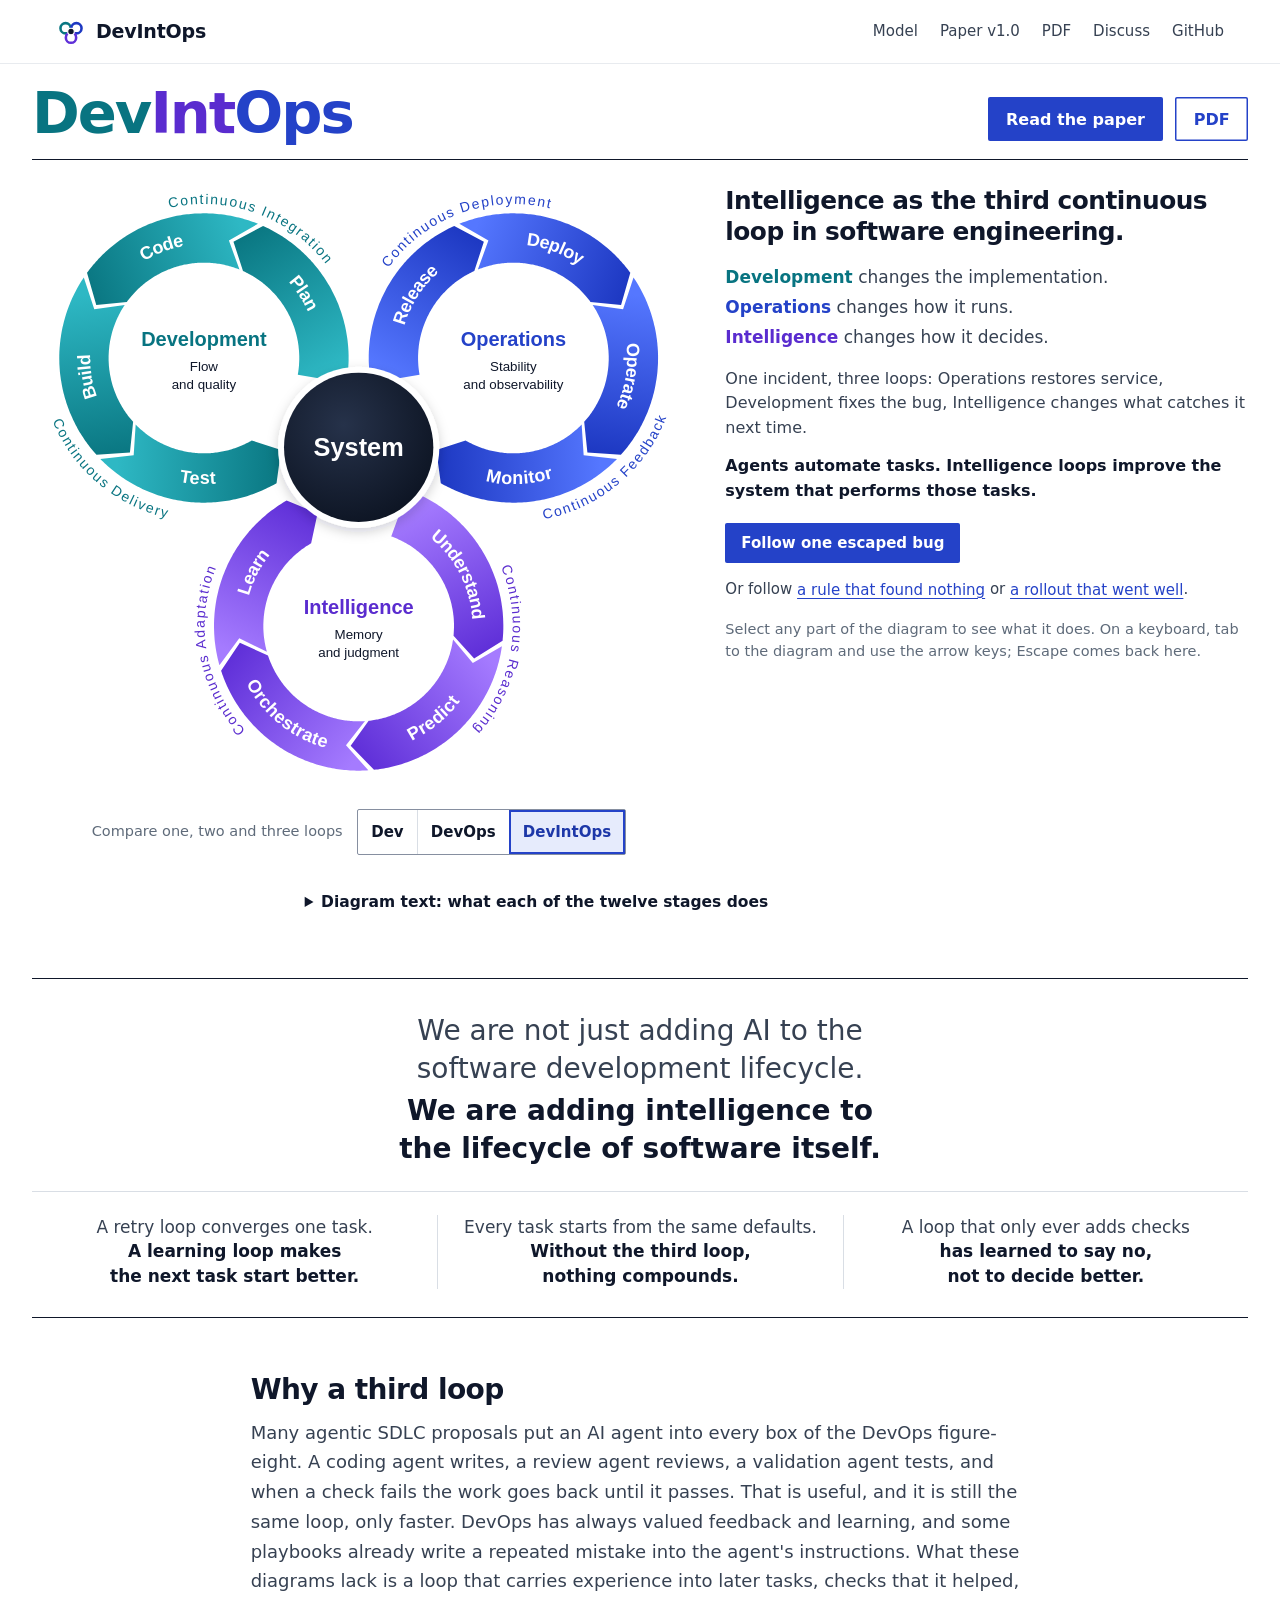
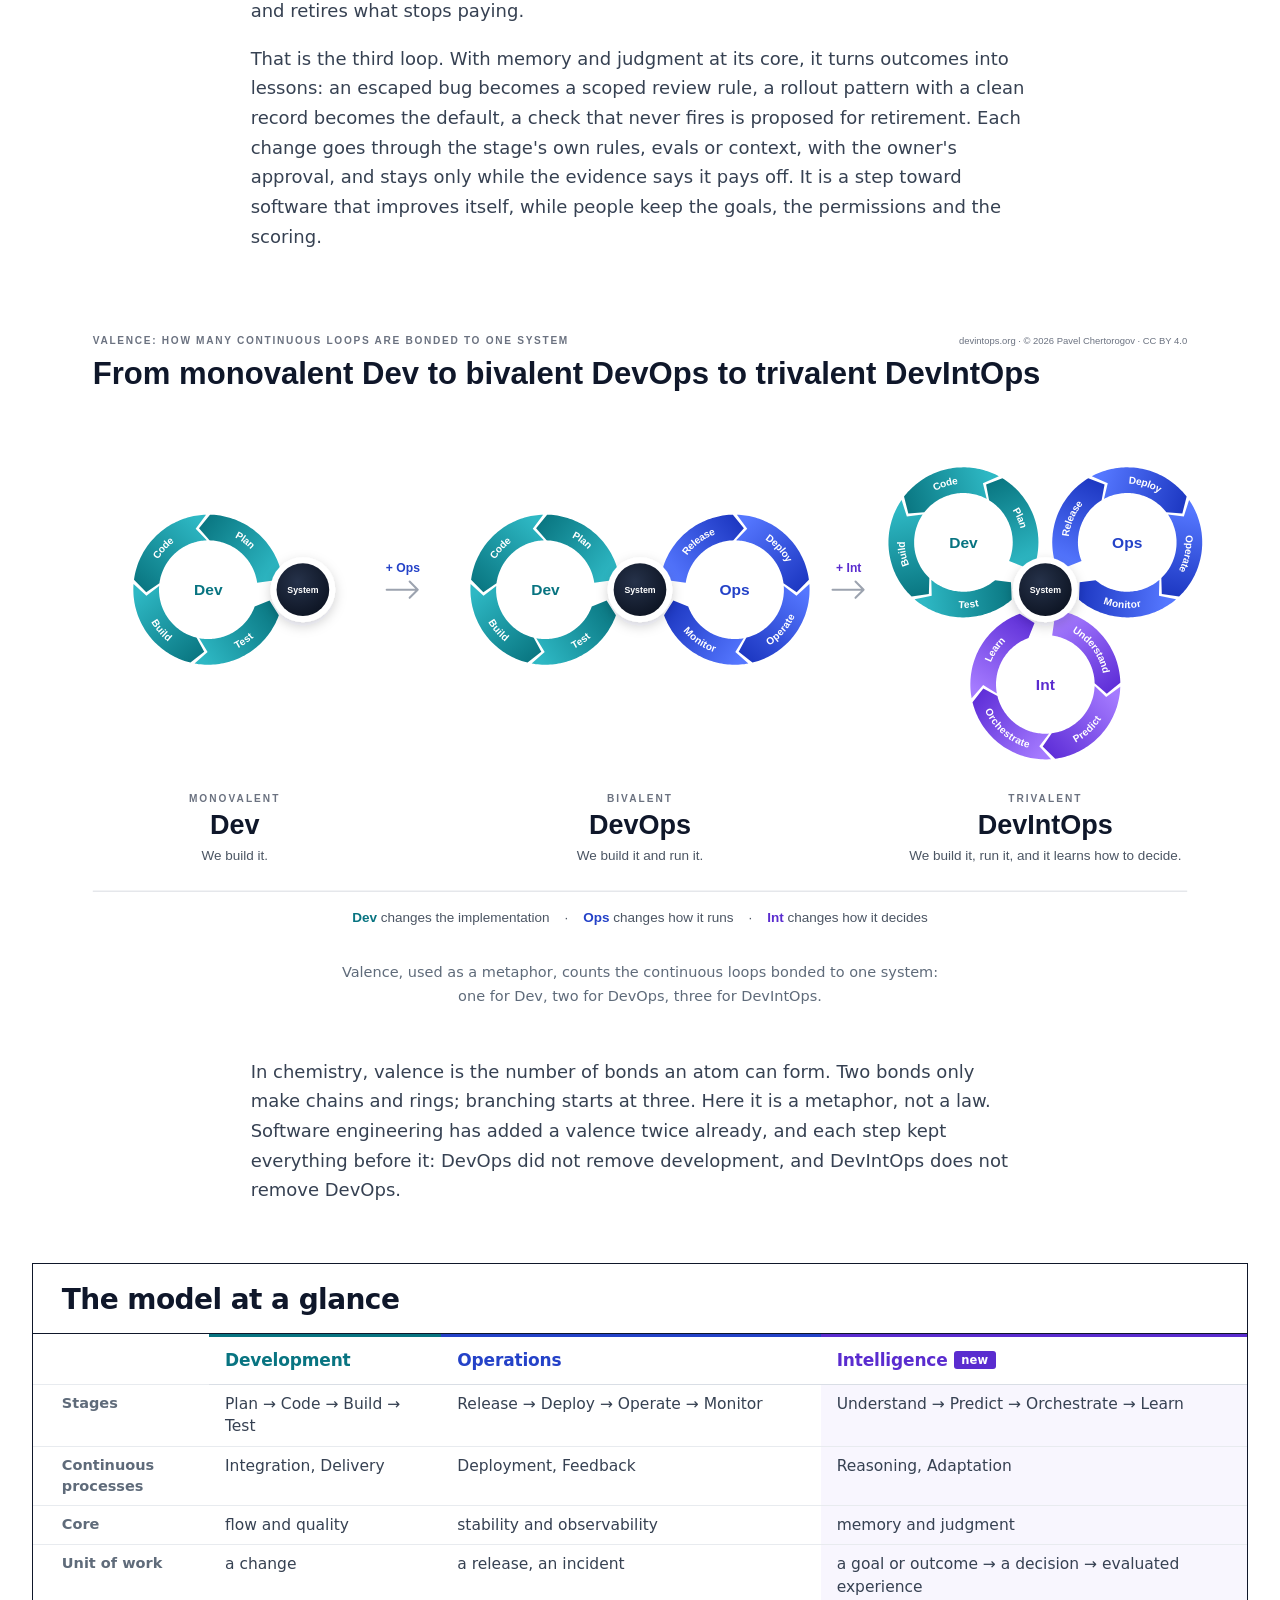
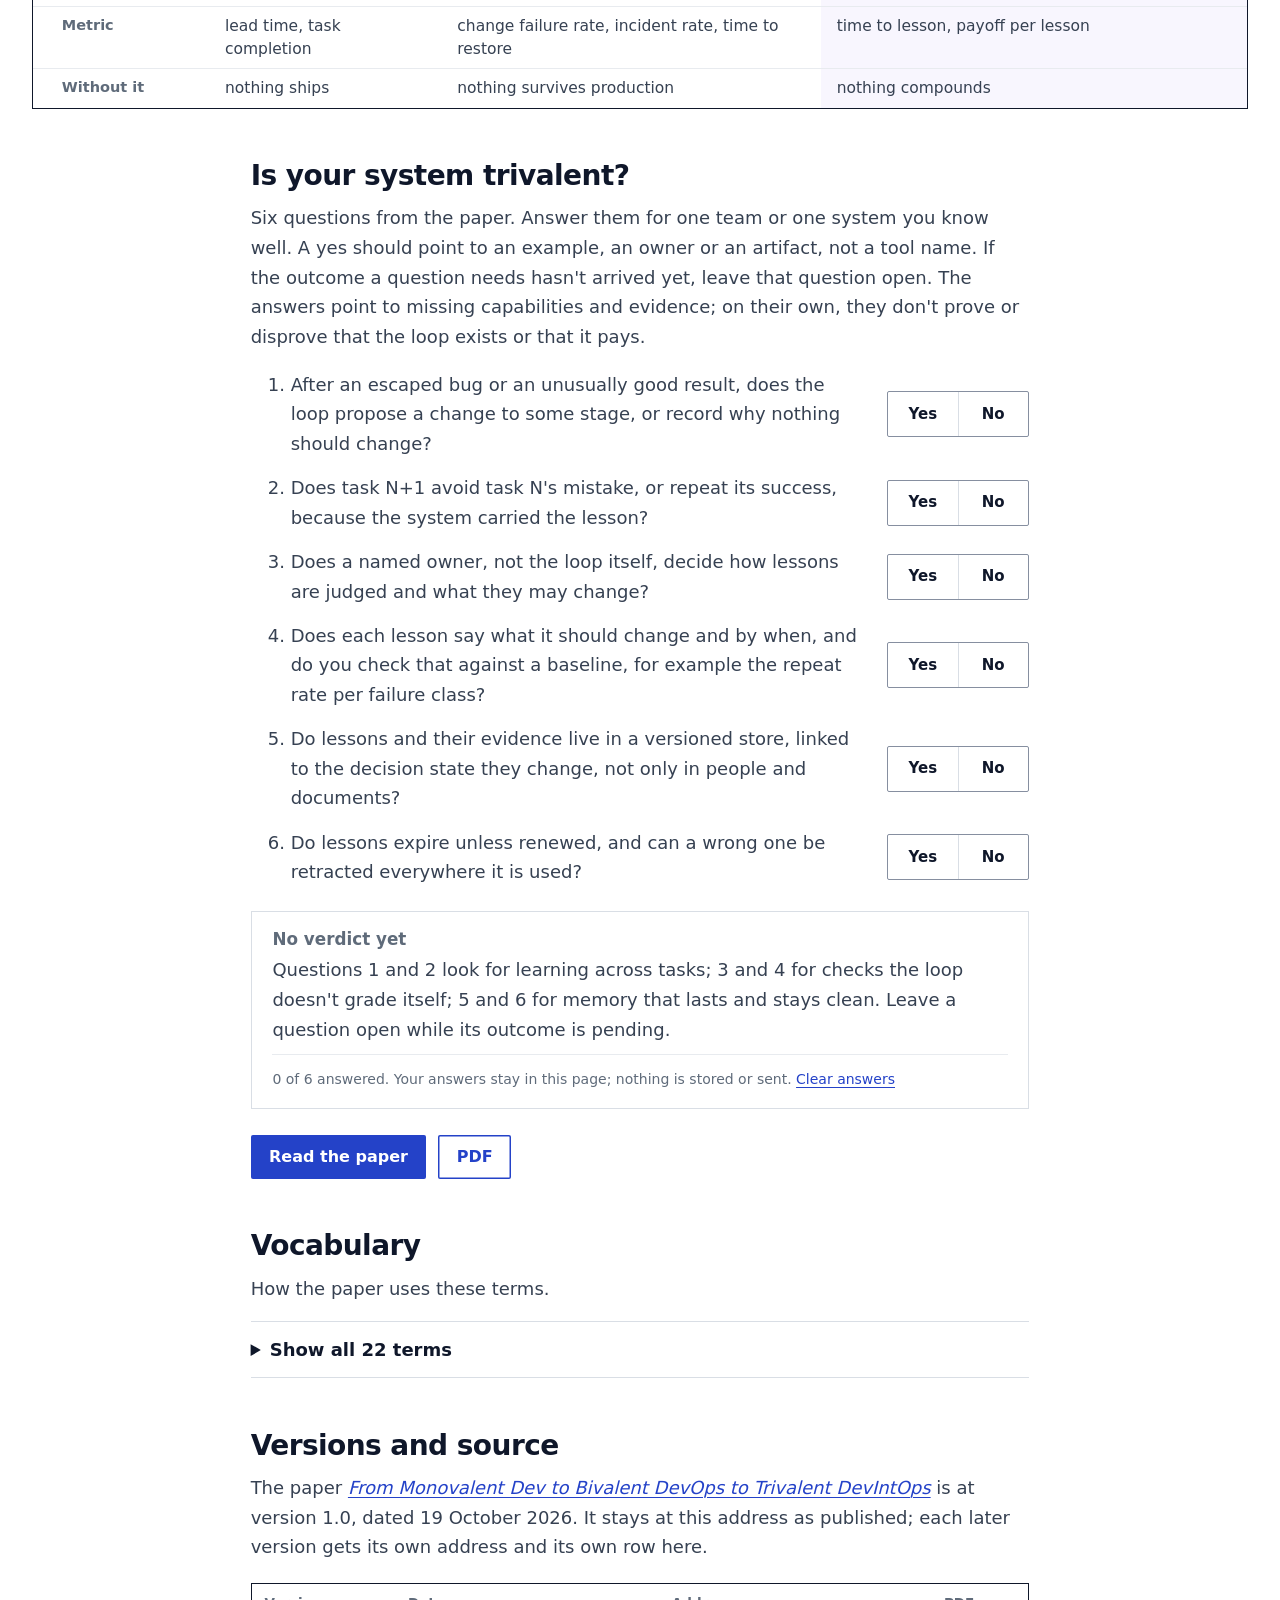
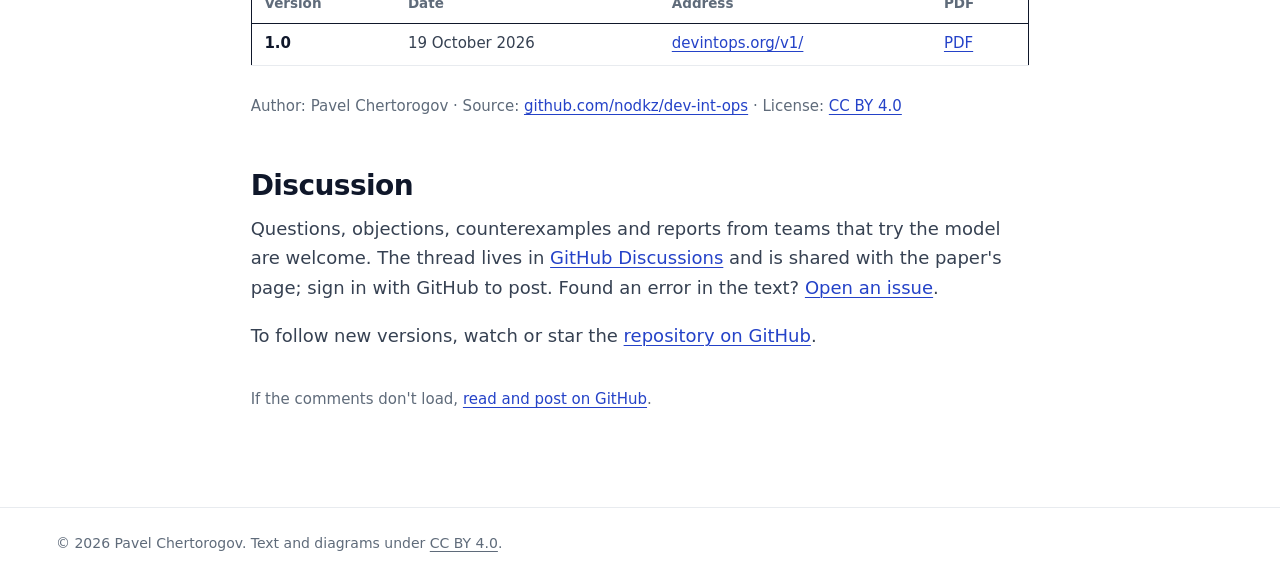
==== site/index.html @ 6a82e6d7 "Proofread version 1.0 and align the site with the paper Paper (typo and consistency fixes only, mean" ====
<!doctype html>
<html lang="en">
<head>
<meta charset="utf-8">
<meta name="viewport" content="width=device-width, initial-scale=1">
<title>DevIntOps: Intelligence as the third continuous loop in software engineering</title>
<meta name="description" content="DevIntOps adds a third continuous loop to software engineering. Development changes the implementation, Operations changes how it runs, Intelligence changes how it decides. A paper by Pavel Chertorogov.">
<meta name="author" content="Pavel Chertorogov">
<link rel="canonical" href="https://devintops.org/">
<link rel="icon" href="assets/favicon.svg" type="image/svg+xml">
<link rel="stylesheet" href="assets/style.css">
<meta property="og:type" content="website">
<meta property="og:site_name" content="DevIntOps">
<meta property="og:title" content="DevIntOps: from monovalent Dev to bivalent DevOps to trivalent DevIntOps">
<meta property="og:description" content="Development changes the implementation. Operations changes how it runs. Intelligence changes how it decides. A paper by Pavel Chertorogov.">
<meta property="og:url" content="https://devintops.org/">
<meta property="og:image" content="https://devintops.org/assets/og-image.png">
<meta property="og:image:width" content="1200">
<meta property="og:image:height" content="630">
<meta property="og:image:alt" content="DevIntOps: three ribbon loops, Development, Operations and Intelligence, around one system.">
<meta name="twitter:card" content="summary_large_image">
<script type="application/ld+json">
{
  "@context": "https://schema.org",
  "@type": "WebSite",
  "name": "DevIntOps",
  "url": "https://devintops.org/",
  "description": "Intelligence as the third continuous loop in software engineering.",
  "author": { "@type": "Person", "name": "Pavel Chertorogov" },
  "license": "https://creativecommons.org/licenses/by/4.0/"
}
</script>
</head>
<body>
<!--
THESIS: The model is the hero: the whole diagram and its argument in the first screen, then the visitor takes it apart word by word.
OWN-WORLD: White paper, ink #0F172A for text, Operations blue #2442C8 for every action (links, buttons, focus), hairline rules, square corners. Loop colors from the approved diagrams: teal #087481, blue #2442C8, violet #5A2CCF. System sans, ribbon diagrams as figures.
STORY: The visitor reads the three verbs next to the diagram, selects parts or follows one lesson through the loops (an escaped bug, a rule that found nothing, a rollout that went well), checks their own system with six questions, then reads the paper or joins the discussion.
FIRST VIEWPORT: A slim title band (the wordmark beside Read the paper and PDF), then the explorable diagram beside its resting panel: the lead, the three verbs, one incident in three loops, the thesis.
FORM: Title band, explorer, the key lines (a thesis band with three supporting punchlines), why, valence figure, the model at a glance, self-check, vocabulary (folded), versions and source, discussion. Revised after a three-model design review (Sol, Astra, Opus).
-->
<a class="skip" href="#main">Skip to content</a>
<header class="site-header">
  <div class="bar">
    <a class="brand" href="./"><img src="assets/favicon.svg" alt="" width="30" height="30">DevIntOps</a>
    <nav class="nav" aria-label="Site">
      <a href="#explore">Model</a>
      <a href="v1/">Paper<span class="nav-version"> v1.0</span></a>
      <a href="v1/devintops-v1.0.pdf">PDF</a>
      <a href="#discuss">Discuss</a>
      <a class="nav-wide" href="https://github.com/nodkz/dev-int-ops">GitHub</a>
    </nav>
  </div>
</header>

<main id="main">
  <section class="hero" aria-labelledby="title">
    <div class="hero-id">
      <h1 id="title" class="wordmark"><span class="dev">Dev</span><span class="int">Int</span><span class="ops">Ops</span></h1>
    </div>
    <div class="actions">
      <a class="button" href="v1/">Read the paper</a>
      <a class="button secondary" href="v1/devintops-v1.0.pdf">PDF</a>
    </div>
  </section>

  <section class="explorer explorer-home" id="explore" aria-labelledby="explore-title" data-explorer data-src="assets/model/three-loops.svg">
    <h2 id="explore-title" class="sr-only">Explore the model</h2>
    <div class="explorer-body">
      <figure class="explorer-figure">
        <div class="explorer-art"><a class="static-figure" href="assets/diagrams/02-three-loops.png"><img src="assets/model/three-loops.svg" width="980" height="918" alt="Three ribbon loops around a dark System hub. Development: Plan, Code, Build and Test, with Continuous Integration and Continuous Delivery and a core of flow and quality. Operations: Release, Deploy, Operate and Monitor, with Continuous Deployment and Continuous Feedback and a core of stability and observability. Intelligence: Understand, Predict, Orchestrate and Learn, with Continuous Reasoning and Continuous Adaptation and a core of memory and judgment."></a></div>
        <div class="explorer-controls"></div>
        <figcaption>Three loops around one system: twelve stages and six continuous processes.</figcaption>
      </figure>
      <aside class="explorer-panel" aria-label="About the model">
        <div class="panel-body">
          <h3 class="panel-title panel-lead" tabindex="-1">Intelligence as the third continuous loop in software engineering.</h3>
          <ul class="panel-verbs">
            <li><b class="dev">Development</b> changes the implementation.</li>
            <li><b class="ops">Operations</b> changes how it runs.</li>
            <li><b class="int">Intelligence</b> changes how it decides.</li>
          </ul>
          <p>One incident, three loops: Operations restores service, Development fixes the bug, Intelligence changes what catches it next time.</p>
          <p class="panel-thesis">Agents automate tasks. Intelligence loops improve the system that performs those tasks.</p>
        </div>
      </aside>
    </div>
  </section>

  <details class="diagram-text measure">
    <summary>Diagram text: what each of the twelve stages does</summary>
    <dl class="stages">
      <dt class="dev">Plan</dt><dd>Turn goals and evidence into a roadmap and specs.</dd>
      <dt class="dev">Code</dt><dd>Implement the change, with agents and people in one repo.</dd>
      <dt class="dev">Build</dt><dd>Turn code into deployable artifacts, automatically.</dd>
      <dt class="dev">Test</dt><dd>Check the change works before anyone depends on it.</dd>
      <dt class="ops">Release</dt><dd>Package a tested build into a versioned release, ready to ship.</dd>
      <dt class="ops">Deploy</dt><dd>Roll out step by step through rings and feature flags.</dd>
      <dt class="ops">Operate</dt><dd>Keep the system available, scaled and within budget.</dd>
      <dt class="ops">Monitor</dt><dd>Watch real behavior: telemetry, errors and user signals.</dd>
      <dt class="int">Understand</dt><dd>Read goals, context and outcomes: what is asked, known and unclear.</dd>
      <dt class="int">Predict</dt><dd>Weigh options, including no action, and select one within the limits.</dd>
      <dt class="int">Orchestrate</dt><dd>Send each decision to the stage or agent allowed to act on it.</dd>
      <dt class="int">Learn</dt><dd>Compare expected with actual and keep, revise or retract the lesson.</dd>
    </dl>
  </details>

  <section class="thesis thesis-home" aria-label="The argument in four lines">
    <div class="thesis-lead">
      <p class="quiet">We are not just adding AI to the software development lifecycle.</p>
      <p>We are adding intelligence to the lifecycle of software itself.</p>
    </div>
    <ul class="thesis-lines">
      <li><span class="quiet">A retry loop converges one task.</span> <span>A learning loop makes the next task start better.</span></li>
      <li><span class="quiet">Every task starts from the same defaults.</span> <span>Without the third loop, nothing compounds.</span></li>
      <li><span class="quiet">A loop that only ever adds checks</span> <span>has learned to say no, not to decide better.</span></li>
    </ul>
  </section>

  <div class="measure">
    <h2 id="why">Why a third loop</h2>
    <p>Many agentic SDLC proposals put an AI agent into every box of the DevOps figure-eight. A coding agent writes, a review agent reviews, a validation agent tests, and when a check fails the work goes back until it passes. That is useful, and it is still the same loop, only faster. DevOps has always valued feedback and learning, and some playbooks already write a repeated mistake into the agent's instructions. What these diagrams lack is a loop that carries experience into later tasks, checks that it helped, and retires what stops paying.</p>
    <p>That is the third loop. With memory and judgment at its core, it turns outcomes into lessons: an escaped bug becomes a scoped review rule, a rollout pattern with a clean record becomes the default, a check that never fires is proposed for retirement. Each change goes through the stage's own rules, evals or context, with the owner's approval, and stays only while the evidence says it pays off. It is a step toward software that improves itself, while people keep the goals, the permissions and the scoring.</p>
  </div>

  <figure class="wide">
    <a href="assets/diagrams/01-valence.png"><img src="assets/diagrams/01-valence.svg" width="1800" height="960" loading="lazy" alt="Diagram titled From monovalent Dev to bivalent DevOps to trivalent DevIntOps. Three panels. Dev: one ribbon loop of Plan, Code, Build and Test attached to a System hub. DevOps: a second loop of Release, Deploy, Operate and Monitor on the other side of the hub. DevIntOps: a third loop of Understand, Predict, Orchestrate and Learn below the hub."></a>
    <figcaption>Valence, used as a metaphor, counts the continuous loops bonded to one system: one for Dev, two for DevOps, three for DevIntOps.</figcaption>
  </figure>

  <div class="measure">
    <p>In chemistry, valence is the number of bonds an atom can form. Two bonds only make chains and rings; branching starts at three. Here it is a metaphor, not a law. Software engineering has added a valence twice already, and each step kept everything before it: DevOps did not remove development, and DevIntOps does not remove DevOps.</p>
  </div>

  <section class="sheet glance" aria-labelledby="glance">
    <div class="glance-head">
      <h2 id="glance">The model at a glance</h2>
    </div>
    <table class="ref">
      <caption class="sr-only">The DevIntOps model at a glance</caption>
      <thead>
        <tr>
          <td></td>
          <th scope="col" class="dev">Development</th>
          <th scope="col" class="ops">Operations</th>
          <th scope="col" class="int">Intelligence<span class="tag">new</span></th>
        </tr>
      </thead>
      <tbody>
        <tr>
          <th scope="row">Stages</th>
          <td class="dev" data-loop="Development">Plan → Code → Build → Test</td>
          <td class="ops" data-loop="Operations">Release → Deploy → Operate → Monitor</td>
          <td class="int" data-loop="Intelligence">Understand → Predict → Orchestrate → Learn</td>
        </tr>
        <tr>
          <th scope="row">Continuous processes</th>
          <td class="dev" data-loop="Development">Integration, Delivery</td>
          <td class="ops" data-loop="Operations">Deployment, Feedback</td>
          <td class="int" data-loop="Intelligence">Reasoning, Adaptation</td>
        </tr>
        <tr>
          <th scope="row">Core</th>
          <td class="dev" data-loop="Development">flow and quality</td>
          <td class="ops" data-loop="Operations">stability and observability</td>
          <td class="int" data-loop="Intelligence">memory and judgment</td>
        </tr>
        <tr>
          <th scope="row">Unit of work</th>
          <td class="dev" data-loop="Development">a change</td>
          <td class="ops" data-loop="Operations">a release, an incident</td>
          <td class="int" data-loop="Intelligence">a goal or outcome → a decision → evaluated experience</td>
        </tr>
        <tr>
          <th scope="row">Metric</th>
          <td class="dev" data-loop="Development">lead time, task completion</td>
          <td class="ops" data-loop="Operations">change failure rate, incident rate, time to restore</td>
          <td class="int" data-loop="Intelligence">time to lesson, payoff per lesson</td>
        </tr>
        <tr>
          <th scope="row">Without it</th>
          <td class="dev" data-loop="Development">nothing ships</td>
          <td class="ops" data-loop="Operations">nothing survives production</td>
          <td class="int" data-loop="Intelligence">nothing compounds</td>
        </tr>
      </tbody>
    </table>
  </section>

  <section class="measure" aria-labelledby="self-check">
    <h2 id="self-check">Is your system trivalent?</h2>
    <p>Six questions from the paper. Answer them for one team or one system you know well. A yes should point to an example, an owner or an artifact, not a tool name. If the outcome a question needs hasn't arrived yet, leave that question open. The answers point to missing capabilities and evidence; on their own, they don't prove or disprove that the loop exists or that it pays.</p>
    <ol data-selfcheck data-paper="v1/" id="check">
      <li>After an escaped bug or an unusually good result, does the loop propose a change to some stage, or record why nothing should change?</li>
      <li>Does task N+1 avoid task N's mistake, or repeat its success, because the system carried the lesson?</li>
      <li>Does a named owner, not the loop itself, decide how lessons are judged and what they may change?</li>
      <li>Does each lesson say what it should change and by when, and do you check that against a baseline, for example the repeat rate per failure class?</li>
      <li>Do lessons and their evidence live in a versioned store, linked to the decision state they change, not only in people and documents?</li>
      <li>Do lessons expire unless renewed, and can a wrong one be retracted everywhere it is used?</li>
    </ol>
    <div class="actions after-check">
      <a class="button" href="v1/">Read the paper</a>
      <a class="button secondary" href="v1/devintops-v1.0.pdf">PDF</a>
    </div>
  </section>

  <section class="measure" aria-labelledby="vocabulary">
    <h2 id="vocabulary">Vocabulary</h2>
    <p>How the paper uses these terms.</p>
    <details class="vocab-more">
      <summary>Show all 22 terms</summary>
      <dl class="vocab">
      <dt id="term-devintops">DevIntOps</dt><dd>Development, Intelligence and Operations: three continuous loops bonded to one system. Int stands for Intelligence.</dd>
      <dt id="term-intelligence">Intelligence</dt><dd>The third loop: Understand, Predict, Orchestrate, Learn. The word means learning from experience to decide better, not a claim that any model is intelligent.</dd>
      <dt id="term-valence">Valence</dt><dd>A metaphor: the number of continuous loops bonded to one system, one for Dev, two for DevOps, three for DevIntOps.</dd>
      <dt id="term-loop">Loop</dt><dd>A continuous cycle with its own unit of work, clock, owner and metric. Development, Operations and Intelligence are the three.</dd>
      <dt id="term-stage">Stage</dt><dd>One step of a loop, such as Plan, Deploy or Learn. There are twelve, four per loop.</dd>
      <dt id="term-process">Continuous process</dt><dd>A practice drawn between two neighboring stages, such as Continuous Integration. The label marks its main area of responsibility; the practice itself can span more stages. There are six, two per loop.</dd>
      <dt id="term-engineering-system">Engineering system</dt><dd>How we build and run software: the repositories, pipelines, agents, people and rules. The paper's main application.</dd>
      <dt id="term-product-system">Product system</dt><dd>What we build: the running product and the decisions it makes for its users. Its loops have their own owners and memory.</dd>
      <dt id="term-outcome">Outcome</dt><dd>An observed result of a decision, including a decision not to act: an escaped bug, an incident, a flaky verdict, a review comment accepted or dismissed, a rollback, a cost spike, user feedback, a change that went better than expected.</dd>
      <dt id="term-outcome-class">Outcome class</dt><dd>A stable, versioned category that people define, so that similar outcomes can be compared over time. A failure class is the most common kind.</dd>
      <dt id="term-failure-class">Failure class</dt><dd>An outcome class for one kind of failure, such as unchecked optional in retry code. People define and version the classes, not the loop.</dd>
      <dt id="term-lesson">Lesson</dt><dd>A scoped, versioned bet about a named class of outcomes: usually that a change in some stage will improve it, sometimes that no change is justified. The class can be a failure that should stop coming back, waste to remove, or a result worth repeating. Its record names the trigger and sources, the evidence, the expected effect and its check date, the owner, what it rests on and when it expires. It can be wrong, so it can be retracted.</dd>
      <dt id="term-decision-state">Decision state</dt><dd>What the stages apply when they make judgment calls: an agent's instructions and context, review rules, gate thresholds, rollout speed, decision policies. It is versioned like any other code or config. Intelligence changes it; memory records why.</dd>
      <dt id="term-memory">Memory</dt><dd>Versioned, provenance-tracked experience, knowledge, preferences, evidence and policies, within permission scopes. In the engineering application, the lesson records and their evidence; lessons reach the stages as decision state. Not a wiki. If the loop goes down, the stages keep their last lessons, and each lesson carries its own expiry date, so it still expires on time.</dd>
      <dt id="term-judgment">Judgment</dt><dd>Weighing options and selecting one, including no action, within owner limits.</dd>
      <dt id="term-owner">Owner</dt><dd>The named team or role that owns a loop, its memory and its learning metric. Stage owners keep a veto over writes to their stage.</dd>
      <dt id="term-payoff">Payoff</dt><dd>What a lesson changed in its class of outcomes, against a baseline, with its attribution and uncertainty stated: repeats for a failure class, time or compute saved for waste, cycle time for flow, cost per task for spend.</dd>
      <dt id="term-repeat-rate">Repeat rate</dt><dd>How often a failure class comes back, per comparable exposure, in a fixed window. Against a baseline, it measures the payoff of a lesson about that class.</dd>
      <dt id="term-time-to-lesson">Time to lesson</dt><dd>From a recorded outcome to a lesson live in the owning stage, at the evidence level its authority needs, or to an explicit decision to change nothing.</dd>
      <dt id="term-cost-of-learning">Cost of learning</dt><dd>What the loop spends to learn: compute, reviewer time, false positives and dismissed comments, upkeep of the lessons it keeps, and rollbacks when a lesson goes wrong.</dd>
      <dt id="term-calibration">Calibration</dt><dd>How well the loop's stated confidence matches what happened: of the bets it calls 80% likely, decisions to change nothing included, about 80% should come true. A check on confidence, read next to payoff and cost.</dd>
      <dt id="term-compounding">Compounding</dt><dd>Later work starting from what earlier work taught, instead of learning it again. It lasts only while kept lessons return more than they cost to keep.</dd>
    </dl>
    </details>
  </section>

  <section class="measure" aria-labelledby="versions">
    <h2 id="versions">Versions and source</h2>
    <p>The paper <a href="v1/"><cite>From Monovalent Dev to Bivalent DevOps to Trivalent DevIntOps</cite></a> is at version 1.0, dated 19 October 2026. It stays at this address as published; each later version gets its own address and its own row here.</p>
    <div class="table-scroll">
      <table class="ledger">
        <caption class="sr-only">Versions</caption>
        <thead>
          <tr><th scope="col">Version</th><th scope="col">Date</th><th scope="col">Address</th><th scope="col">PDF</th></tr>
        </thead>
        <tbody>
          <tr><th scope="row">1.0</th><td data-label="Date"><time datetime="2026-10-19">19 October 2026</time></td><td data-label="Address"><a href="v1/">devintops.org/v1/</a></td><td data-label="PDF"><a href="v1/devintops-v1.0.pdf">PDF</a></td></tr>
        </tbody>
      </table>
    </div>
    <p class="ledger-meta">Author: Pavel Chertorogov · Source: <a href="https://github.com/nodkz/dev-int-ops">github.com/nodkz/dev-int-ops</a> · License: <a href="https://creativecommons.org/licenses/by/4.0/">CC BY 4.0</a></p>
  </section>

  <section class="discuss measure no-print" id="discuss" aria-labelledby="discuss-title">
    <h2 id="discuss-title">Discussion</h2>
    <p>Questions, objections, counterexamples and reports from teams that try the model are welcome. The thread lives in <a href="https://github.com/nodkz/dev-int-ops/discussions">GitHub Discussions</a> and is shared with the paper's page; sign in with GitHub to post. Found an error in the text? <a href="https://github.com/nodkz/dev-int-ops/issues">Open an issue</a>.</p>
    <p>To follow new versions, watch or star the <a href="https://github.com/nodkz/dev-int-ops">repository on GitHub</a>.</p>
    <div class="discuss-box" data-discuss data-term="DevIntOps">
      <div class="giscus"></div>
      <p class="discuss-cta"><a class="button secondary" href="https://github.com/nodkz/dev-int-ops/discussions">Read and post on GitHub</a></p>
      <p class="discuss-note">If the comments don't load, <a href="https://github.com/nodkz/dev-int-ops/discussions">read and post on GitHub</a>.</p>
    </div>
  </section>
</main>

<footer class="site-footer">
  <div class="bar">
    <span>© 2026 Pavel Chertorogov. Text and diagrams under <a href="https://creativecommons.org/licenses/by/4.0/">CC BY 4.0</a>.</span>
  </div>
</footer>
<script src="assets/model-data.js" defer></script>
<script src="assets/explorer.js" defer></script>
<script src="assets/selfcheck.js" defer></script>
<script src="assets/site.js" defer></script>
<script src="assets/discuss.js" defer></script>
</body>
</html>
---- site/assets/style.css ----
/* devintops.org: white sheet, ink, hairline rules, loop colors from the diagrams. No webfonts; small vanilla scripts enhance the model, the self-check and comments. */
:root {
  --ink: #0f172a;
  --body: #364152;
  --muted: #5f6b7a;
  --rule: #d9dee5;
  --hair: #e8ebef;
  --soft: #f5f7fa;
  --dev: #087481;
  --ops: #2442c8;
  --int: #5a2ccf;
  --action: #2442c8;
  --action-hover: #1d37a8;
  --action-active: #172d8a;
  --action-tint: #eef2fe;
  --action-pressed: #e6ebfc;
  --measure: 68ch;
  --wide: 76rem;
  color-scheme: light;
}

*, *::before, *::after { box-sizing: border-box; }

html { -webkit-text-size-adjust: 100%; }

body {
  margin: 0;
  font-family: -apple-system, BlinkMacSystemFont, "Segoe UI", system-ui, "Helvetica Neue", Arial, sans-serif;
  font-size: 18px;
  line-height: 1.65;
  color: var(--body);
  background: #fff;
  text-rendering: optimizeLegibility;
}

a { color: var(--ops); text-decoration-thickness: 1px; text-underline-offset: 3px; }
a:hover { text-decoration-thickness: 2px; }
a:focus-visible, .button:focus-visible { outline: 3px solid var(--action); outline-offset: 3px; border-radius: 2px; }

.skip { position: absolute; left: -9999px; }
.skip:focus { left: 16px; top: 12px; background: #fff; padding: 6px 10px; z-index: 10; }
.sr-only { position: absolute; width: 1px; height: 1px; overflow: hidden; clip: rect(0 0 0 0); white-space: nowrap; }

/* Header and footer */
.site-header .bar, .site-footer .bar {
  max-width: var(--wide);
  margin: 0 auto;
  padding: 16px 24px;
  display: flex;
  align-items: center;
  justify-content: space-between;
  gap: 12px 24px;
  flex-wrap: wrap;
}
.site-header { border-bottom: 1px solid var(--hair); }
.brand { display: inline-flex; align-items: center; gap: 10px; color: var(--ink); text-decoration: none; font-weight: 800; font-size: 19px; letter-spacing: -0.01em; }
.brand img { width: 30px; height: 30px; }
.nav { display: flex; flex-wrap: wrap; gap: 6px 22px; font-size: 15px; }
.nav a { color: var(--body); text-decoration: none; }
.nav a:hover, .nav a[aria-current="page"] { color: var(--ink); text-decoration: underline; }
.site-footer { border-top: 1px solid var(--hair); margin-top: 6rem; font-size: 14px; color: var(--muted); }
.site-footer .bar { padding-top: 24px; padding-bottom: 32px; }
.site-footer a { color: var(--muted); }

/* Layout */
main { padding: 0 24px; }
.measure { max-width: var(--measure); margin-left: auto; margin-right: auto; }
.wide { max-width: var(--wide); margin-left: auto; margin-right: auto; }

/* Type */
h1, h2, h3 { color: var(--ink); line-height: 1.15; letter-spacing: -0.02em; text-wrap: balance; }
h1 { font-size: clamp(2rem, 3.6vw, 2.6rem); margin: 0; font-weight: 800; }
h2 { font-size: clamp(1.45rem, 2.6vw, 1.75rem); margin: 3.2rem 0 0.7rem; font-weight: 800; }
h3 { font-size: 1.18rem; margin: 2rem 0 0.4rem; font-weight: 750; }
p, ul, ol { margin: 0 0 1em; }
li { margin: 0.3em 0; }
strong { color: var(--ink); }
.lead { font-size: clamp(1.15rem, 2vw, 1.35rem); line-height: 1.5; color: var(--ink); text-wrap: pretty; }
.byline { margin: 0.9rem 0 0; font-size: 15px; color: var(--muted); }
.dev { color: var(--dev); }
.ops { color: var(--ops); }
.int { color: var(--int); }

/* Buttons: Operations blue means "you can act", like links and focus rings. Ink stays for text. */
.actions { display: flex; flex-wrap: wrap; gap: 10px 12px; }
.button {
  display: inline-flex;
  align-items: center;
  justify-content: center;
  gap: 0.3em;
  min-height: 44px;
  padding: 0.6rem 1.15rem;
  border: 0;
  border-radius: 2px;
  background: var(--action);
  color: #fff;
  font-family: inherit;
  font-weight: 700;
  font-size: 16px;
  line-height: 1.2;
  text-decoration: none;
  cursor: pointer;
  transition: background-color 0.2s ease-out, color 0.2s ease-out, box-shadow 0.2s ease-out;
}
.button:hover { background: var(--action-hover); }
.button:active { background: var(--action-active); }
.button.secondary { background: #fff; color: var(--action); box-shadow: inset 0 0 0 1.5px var(--action); }
.button.secondary:hover { background: var(--action-tint); color: var(--action-hover); }

/* The reference sheet: the model at a glance */
.sheet {
  max-width: var(--wide);
  margin: 1.5rem auto 0;
  border: 1.5px solid var(--ink);
  background: #fff;
}

.ref { width: 100%; border-collapse: collapse; font-size: 15.5px; line-height: 1.45; }
.ref th, .ref td { text-align: left; vertical-align: top; padding: 0.5rem 1rem; border-bottom: 1px solid var(--hair); }
.ref thead th { padding-top: 0.9rem; padding-bottom: 0.7rem; border-bottom: 1px solid var(--rule); font-size: 17px; font-weight: 800; letter-spacing: -0.01em; }
.ref thead th.dev { color: var(--dev); box-shadow: inset 0 3px 0 var(--dev); }
.ref thead th.ops { color: var(--ops); box-shadow: inset 0 3px 0 var(--ops); }
.ref thead th.int { color: var(--int); box-shadow: inset 0 3px 0 var(--int); }
.ref tbody th { width: 11rem; padding-left: 1.8rem; color: var(--muted); font-weight: 600; font-size: 14.5px; }
.ref td { color: var(--body); }
.ref td:last-child { background: #f8f6fe; }
.ref tbody tr:last-child th, .ref tbody tr:last-child td { border-bottom: 0; }
.tag { display: inline-block; margin-left: 0.4rem; padding: 0.05rem 0.45rem; border-radius: 3px; font-size: 11.5px; font-weight: 700; letter-spacing: 0.02em; vertical-align: 0.2em; color: #fff; background: var(--int); }


/* Figures and blocks */
figure { margin: 3rem auto; }
figure img { display: block; width: 100%; height: auto; }
figure > a { display: block; }
figure > a:focus-visible { outline-offset: 6px; }
figcaption { max-width: var(--measure); margin: 0.8rem auto 0; font-size: 14.5px; color: var(--muted); text-align: center; }
.note { background: var(--soft); border: 1px solid var(--hair); border-radius: 2px; padding: 1rem 1.2rem; margin: 1.6rem 0; font-size: 16px; }
.note p:last-child { margin-bottom: 0; }
.thesis { margin: 3.5rem auto; padding: 1.8rem 0; border-top: 1.5px solid var(--ink); border-bottom: 1.5px solid var(--ink); text-align: center; }
.thesis p { margin: 0.15em auto; max-width: 34ch; font-size: clamp(1.25rem, 2.6vw, 1.65rem); line-height: 1.35; font-weight: 800; color: var(--ink); text-wrap: balance; }
.thesis p.quiet { font-weight: 500; color: var(--body); }

.table-scroll { overflow-x: auto; margin: 1.3rem 0 1.8rem; }
.table { width: 100%; border-collapse: collapse; font-size: 15px; line-height: 1.45; }
.table th, .table td { text-align: left; vertical-align: top; padding: 0.6rem 0.75rem; border-bottom: 1px solid var(--hair); }
.table thead th { color: var(--ink); border-bottom: 1.5px solid var(--ink); }
.table tbody th { color: var(--ink); font-weight: 700; }
.table thead th.dev { color: var(--dev); }
.table thead th.ops { color: var(--ops); }
.table thead th.int { color: var(--int); }

.record { width: 100%; border-collapse: collapse; font-size: 15.5px; }
.record th, .record td { text-align: left; padding: 0.55rem 0; border-bottom: 1px dashed var(--rule); vertical-align: top; }
.record th { width: 9.5rem; color: var(--muted); font-weight: 600; padding-right: 1rem; }
.pending { color: var(--muted); font-style: italic; }
.print-only { display: none; }

/* Version ledger: one row per published version */
.ledger { width: 100%; border-collapse: collapse; border: 1.5px solid var(--ink); font-size: 15px; line-height: 1.45; }
.ledger th, .ledger td { text-align: left; vertical-align: top; padding: 0.6rem 0.8rem; border-bottom: 1px solid var(--hair); }
.ledger thead th { color: var(--muted); font-weight: 600; font-size: 13.5px; border-bottom: 1.5px solid var(--ink); }
.ledger tbody th { color: var(--ink); font-weight: 800; }
.ledger-meta { margin: 0.8rem 0 1.4rem; font-size: 15px; color: var(--muted); }

/* Diagram text, native disclosure */
.diagram-text { margin: -1.2rem auto 3rem; font-size: 15.5px; }
.diagram-text summary { cursor: pointer; color: var(--ink); font-weight: 700; padding: 0.4rem 0; }
.diagram-text summary:focus-visible { outline: 3px solid var(--ops); outline-offset: 3px; }
.stages { display: grid; grid-template-columns: 8.5rem 1fr; gap: 0.3rem 1rem; margin: 0.8rem 0 0; }
.stages dt { font-weight: 750; }
.stages dd { margin: 0; }


.toc { margin: 2rem 0 0.5rem; border-top: 1px solid var(--rule); border-bottom: 1px solid var(--rule); font-size: 15px; }
.toc summary { cursor: pointer; padding: 0.7rem 0; font-weight: 700; color: var(--ink); }
.toc summary:focus-visible { outline: 3px solid var(--action); outline-offset: 2px; }
.toc ol { margin: 0 0 0.9rem; padding-left: 1.7rem; columns: 2; column-gap: 2.5rem; }
.toc li { margin: 0.12em 0; break-inside: avoid; }
.toc a { text-decoration: none; }
.toc a:hover { text-decoration: underline; }
h2 .anchor { margin-left: 0.35em; color: var(--action); font-weight: 600; text-decoration: none; opacity: 0; transition: opacity 0.15s ease-out; }
h2:hover .anchor, h2 .anchor:focus-visible { opacity: 1; }

/* Citations and the reference list */
.cite { text-decoration: none; white-space: nowrap; font-size: 0.88em; }
.cite:hover { text-decoration: underline; }
.references { padding-left: 2.1rem; font-size: 15.5px; }
.references li { margin: 0.5rem 0; overflow-wrap: anywhere; }
.references li:target { background: var(--action-tint); }

/* Article header */
.article-head { margin-top: 2rem; margin-bottom: 1.4rem; }
.version-note { margin: 0 0 1rem; font-size: 15px; color: var(--muted); }
.article-head .lead { margin: 0.8rem 0 0; }
.status { display: flex; flex-wrap: wrap; gap: 8px 16px; margin: 1.2rem 0 0; font-size: 15px; color: var(--muted); }

@media (max-width: 760px) {
  body { font-size: 17px; }
  main { padding: 0 16px; }
  .ref thead { position: absolute; width: 1px; height: 1px; overflow: hidden; clip: rect(0 0 0 0); }
  .ref, .ref tbody, .ref tr, .ref th, .ref td { display: block; width: auto; }
  .ref tbody tr { padding: 0.7rem 1.1rem 0.8rem; border-bottom: 1px solid var(--hair); }
  .ref tbody tr:last-child { border-bottom: 0; }
  .ref tbody th { padding: 0 0 0.25rem; border: 0; }
  .ref td { display: grid; grid-template-columns: 6.6rem 1fr; gap: 0.6rem; padding: 0.2rem 0; border: 0; background: none; }
  .ref td:last-child { background: none; }
  .ref td::before { content: attr(data-loop); font-weight: 800; font-size: 14px; }
  .ref td.dev::before { color: var(--dev); }
  .ref td.ops::before { color: var(--ops); }
  .ref td.int::before { color: var(--int); }
  .ref td.dev, .ref td.ops, .ref td.int { color: var(--body); }
  .toc ul { columns: 1; }
  .actions .button { flex: 1 1 auto; }
  .table-scroll .table { min-width: 34rem; }
  .ledger thead { position: absolute; width: 1px; height: 1px; overflow: hidden; clip: rect(0 0 0 0); }
  .ledger, .ledger tbody, .ledger tr, .ledger th, .ledger td { display: block; width: auto; }
  .ledger tbody th { padding: 0.7rem 0.9rem 0.3rem; border: 0; }
  .ledger tbody th::before { content: "Version "; }
  .ledger td { display: grid; grid-template-columns: 6.2rem 1fr; gap: 0.6rem; padding: 0.15rem 0.9rem; border: 0; }
  .ledger tbody tr { padding-bottom: 0.6rem; }
  .ledger td::before { content: attr(data-label); color: var(--muted); font-weight: 600; font-size: 13.5px; font-style: normal; }
  .site-header .bar { padding: 12px 16px; }
  .brand { font-size: 17px; gap: 8px; }
  .brand img { width: 26px; height: 26px; }
  .nav { font-size: 14.5px; gap: 6px 14px; }
  .nav-version, .nav-wide { display: none; }
}

@media print {
  @page {
    size: A4;
    margin: 15mm 16mm 18mm;
    @bottom-right { content: counter(page) " / " counter(pages); font-family: -apple-system, BlinkMacSystemFont, "Segoe UI", system-ui, "Helvetica Neue", Arial, sans-serif; font-size: 8pt; color: #5f6b7a; }
  }
  body { font-size: 10pt; line-height: 1.5; }
  .site-header, .site-footer, .no-print, .toc, .skip { display: none !important; }
  .print-only { display: block; }
  main { padding: 0; }
  .measure, .wide { max-width: none; }
  .article-head { margin-top: 0; }
  a { color: inherit; text-decoration: none; }
  h2 { break-after: avoid; margin-top: 1.8em; }
  h3 { break-after: avoid; }
  figure, table, pre, .note, .thesis { break-inside: avoid; }
  /* Two long tables may break between rows, so they don't leave half a page blank. */
  .table-scroll.print-split { overflow: visible; }
  .print-split table { break-inside: auto; }
  .print-split tr { break-inside: avoid; }
  .print-split thead { display: table-header-group; }
  #appendix { break-before: page; margin-top: 0; }
  figure { margin: 1.2rem 0; }
}

/* Discussion: GitHub Discussions through giscus */
.discuss-box { margin-top: 1.4rem; }
.discuss-box .giscus { min-height: 1px; }
.discuss-cta { margin: 0.4rem 0 0; }
.discuss-note { display: none; margin: 0.8rem 0 0; font-size: 15px; color: var(--muted); }
.discuss-box[data-state="loading"] .discuss-cta { display: none; }
.discuss-box[data-state="loading"] .discuss-note { display: block; }


/* Landing: a slim title band, then the explorer */
.hero { max-width: var(--wide); margin: 1.4rem auto 0; display: flex; flex-wrap: wrap; align-items: flex-end; justify-content: space-between; gap: 0.9rem 2rem; padding-bottom: 1.1rem; border-bottom: 1.5px solid var(--ink); }
.wordmark { margin: 0; font-size: clamp(2.5rem, 5vw, 3.6rem); line-height: 0.95; letter-spacing: -0.035em; }

/* The model at a glance: the reference sheet, lower on the landing page */
.sheet.glance { margin: 3.6rem auto 0; }
.glance-head { padding: 1.3rem 1.8rem 1rem; border-bottom: 1.5px solid var(--ink); }
.glance-head h2 { margin: 0; }

/* Model explorer: the three-loops diagram, explorable word by word (assets/explorer.js) */
.explorer { max-width: var(--wide); margin: 1.6rem auto 3rem; }
.explorer-figure { margin: 0; }
.explorer.is-live .explorer-body { display: grid; grid-template-columns: minmax(0, 1.25fr) minmax(0, 1fr); gap: 1.5rem 2.5rem; align-items: start; }
.explorer.is-live .static-figure { display: none; }
.explorer-home.is-live .explorer-figure figcaption { display: none; }
.explorer-controls { display: flex; flex-wrap: wrap; align-items: center; justify-content: center; gap: 8px 14px; margin-top: 0.7rem; }
.explorer-controls:empty { display: none; }
.valence-label { font-size: 14.5px; color: var(--muted); }

.seg-control { display: inline-flex; border: 1px solid #868fa0; border-radius: 2px; background: #fff; }
.seg-control button { font: inherit; font-size: 15px; font-weight: 700; line-height: 1.2; min-height: 44px; padding: 0 0.85rem; border: 0; background: none; color: var(--ink); cursor: pointer; transition: background-color 0.2s ease-out, color 0.2s ease-out; }
.seg-control button + button { box-shadow: inset 1px 0 0 var(--rule); }
.seg-control button:hover { background: var(--action-tint); }
.seg-control button[aria-pressed="true"] { background: var(--action-pressed); color: var(--action-hover); box-shadow: inset 0 0 0 2px var(--action); }

.model { display: block; width: 100%; height: auto; overflow: visible; -webkit-tap-highlight-color: transparent; }
.model .loop { transition: opacity 0.5s cubic-bezier(0.2, 0.7, 0.2, 1); }
.model .loop[data-loop="dev"] { color: var(--dev); }
.model .loop[data-loop="ops"] { color: var(--ops); }
.model .loop[data-loop="int"] { color: var(--int); }
.model .hot { cursor: pointer; outline: none; transition: filter 0.3s ease-out; }
/* With a selection, the other parts lose color but keep their brightness, so every label stays as readable. */
.model.has-focus .hot:not(.is-lit):not(.is-active):not(.hub) { filter: saturate(0.2); }
/* A segment lifts its ribbon only. The label never scales or moves, so it stays sharp while the ribbon grows
   and casts its shadow under it. Lit and active come from explorer.js, after the pointer settles on a part. */
.model .seg > path:first-child { transform-box: fill-box; transform-origin: center; transition: transform 0.28s cubic-bezier(0.2, 0.8, 0.2, 1), filter 0.28s ease-out; }
.model .seg.is-lit > path:first-child { transform: scale(1.03); filter: drop-shadow(0 5px 8px rgb(15 23 42 / 0.26)); }
.model .seg.is-active > path:first-child { transform: scale(1.045); filter: drop-shadow(0 6px 8px rgb(15 23 42 / 0.28)); }
.model .seg:focus-visible > path:first-child { stroke: var(--action); stroke-width: 7px; paint-order: stroke; }
.model .proc .hit { stroke: currentColor; transition: stroke-opacity 0.2s ease-out; }
.model .proc.is-lit .hit { stroke-opacity: 0.1; }
.model .proc.is-active .hit { stroke-opacity: 0.16; }
.model .proc:focus-visible .hit { stroke-opacity: 1; }
.model .proc:focus-visible text { fill: #fff; }
.model .core .hit { fill: currentColor; transition: fill-opacity 0.2s ease-out; }
.model .core.is-lit .hit { fill-opacity: 0.06; }
.model .core.is-active .hit { fill-opacity: 0.1; }
.model .core:focus-visible .hit { fill-opacity: 0.12; stroke: currentColor; stroke-width: 3px; }
.model .hub > circle:first-child { stroke: var(--ink); stroke-width: 3px; stroke-opacity: 0; transition: stroke-opacity 0.2s ease-out; }
.model .hub.is-active > circle:first-child { stroke-opacity: 1; }
.model .hub:focus-visible > circle:first-child { stroke: var(--action); stroke-width: 6px; stroke-opacity: 1; }
.model[data-valence="1"] .loop[data-loop="ops"],
.model[data-valence="1"] .loop[data-loop="int"],
.model[data-valence="2"] .loop[data-loop="int"] { opacity: 0.06; pointer-events: none; }
.model.is-tour .seg.is-lit > path:first-child { animation: lit-pulse 1.6s ease-in-out 2; }
@keyframes lit-pulse { 50% { filter: drop-shadow(0 9px 12px rgb(15 23 42 / 0.34)) brightness(1.1); } }

.explorer-panel { padding: 0 0 0.4rem; background: #fff; font-size: 16px; line-height: 1.55; }
/* Without the script the panel follows the figure in plain flow, at the live stacked layout's row gap. */
.explorer:not(.is-live) .explorer-panel { margin-top: 1.5rem; }
/* Live, the panel reserves room for the views it covers (explorer.js measures them all at the panel's width),
   so moving among them swaps the text in place and moves nothing: not the panel, not its buttons, not the page
   below. Each kind of view keeps its navigation where its tallest covered member puts it; stacked, part
   navigation follows its text. A view taller than the reserve makes the page longer only when selected, and a
   shorter view after it keeps the height until the change is out of sight. */
.explorer.is-live .panel-body { display: flow-root; min-height: var(--reserve-panel, 0px); }
.panel-main { display: flow-root; }
.panel-main.is-part { min-height: var(--reserve-part, 0px); }
.panel-main.is-tour { min-height: var(--reserve-tour, 0px); }
.panel-main.is-valence { min-height: var(--reserve-valence, 0px); }
.panel-body p { margin: 0 0 0.8em; }
.panel-title { margin: 0; font-size: clamp(1.45rem, 2.4vw, 1.8rem); line-height: 1.15; outline: none; }
.panel-title:focus-visible { outline: 3px solid var(--action); outline-offset: 3px; }
.panel-title .tag { vertical-align: 0.3em; }
.panel-lead { font-size: clamp(1.3rem, 2.1vw, 1.55rem); line-height: 1.25; }
.panel-verbs { list-style: none; margin: 1rem 0; padding: 0; font-size: 17px; }
.panel-verbs li { margin: 0.25rem 0; }
.panel-verbs b { font-weight: 800; }
.panel-body .panel-thesis { font-weight: 750; color: var(--ink); }
.panel-body .panel-cta { margin: 1.2rem 0 0.8rem; }
/* The other walkthroughs, as links in one sentence under the button. */
.panel-body .panel-more { margin: 0 0 0.8rem; font-size: 15px; }
.panel-more .link-button { padding: 0.2rem 0; }
.panel-hint { font-size: 14.5px; color: var(--muted); }
.panel-body .panel-meta { margin: 0.3rem 0 0; font-size: 14.5px; color: var(--muted); }
.panel-body .panel-summary { margin: 0.95rem 0 0.7rem; font-size: 17px; font-weight: 700; color: var(--ink); line-height: 1.45; }
.panel-note { padding: 0.75rem 0.95rem; background: var(--soft); font-size: 15px; line-height: 1.5; }
.panel-note.is-int { background: #f8f6fe; }
.panel-note strong { color: var(--ink); }
.panel-note.is-int strong { color: var(--int); }
.panel-how { margin-top: 1.1rem; }
.panel-how h4 { margin: 0 0 0.35rem; font-size: 15px; font-weight: 700; line-height: 1.4; color: var(--ink); }
.panel-facts { display: grid; grid-template-columns: 6.6rem minmax(0, 1fr); gap: 0.3rem 1rem; margin: 0 0 0.8rem; font-size: 15px; line-height: 1.45; }
.panel-facts dt { color: var(--muted); font-weight: 600; }
.panel-facts dd { margin: 0; }
.panel-body .panel-related { display: flex; flex-wrap: wrap; align-items: center; gap: 6px 8px; margin: 1rem 0 0; font-size: 14px; }
.panel-related > span { color: var(--muted); font-weight: 600; margin-right: 2px; }
/* The reserved block ends at its last line; the gap below it belongs to what follows. */
.panel-body .panel-main > :last-child { margin-bottom: 0; }
.panel-body .panel-add { margin-top: 0.7rem; }
.panel-nav { display: flex; flex-wrap: wrap; align-items: center; justify-content: space-between; gap: 0.6rem 1rem; margin-top: 1.1rem; padding-top: 0.9rem; border-top: 1px solid var(--hair); font-size: 15px; }
/* Previous, Overview and next keep fixed columns, so each stays under the pointer from part to part. */
.panel-nav.is-part { display: grid; grid-template-columns: minmax(0, 1fr) auto minmax(0, 1fr); align-items: start; }
.panel-nav.is-part [data-nav="prev"] { justify-self: stretch; text-align: left; }
.panel-nav.is-part [data-overview] { justify-self: center; }
.panel-nav.is-part [data-nav="next"] { justify-self: stretch; text-align: right; }
.panel-body .panel-exit { margin: 0.7rem 0 0; font-size: 14.5px; }
.explorer-panel .button { font-size: 15px; min-height: 40px; padding: 0.5rem 1rem; }
.tour-track { display: grid; grid-template-columns: repeat(8, 1fr); gap: 3px; margin: 0 0 0.9rem; }
.tour-track span { height: 6px; transition: background-color 0.3s ease-out; }
.tour-track .is-ops { background: #d3d9f4; }
.tour-track .is-int { background: #ddd5f5; }
.tour-track .is-ops.is-reached { background: var(--ops); }
.tour-track .is-int.is-reached { background: var(--int); }

.chip { font: inherit; font-size: 14px; font-weight: 700; line-height: 1.2; padding: 0.4rem 0.65rem; border: 1px solid #b6bfcc; border-radius: 2px; background: #fff; color: var(--ink); cursor: pointer; transition: border-color 0.2s ease-out, background-color 0.2s ease-out; }
.chip.dev { color: var(--dev); }
.chip.ops { color: var(--ops); }
.chip.int { color: var(--int); }
.chip:hover { border-color: currentColor; background: var(--action-tint); }
.link-button { font: inherit; padding: 0.55rem 0; border: 0; background: none; color: var(--action); cursor: pointer; text-decoration: underline; text-decoration-thickness: 1px; text-underline-offset: 3px; }
.link-button:hover { color: var(--action-hover); text-decoration-thickness: 2px; }
.link-button:disabled { color: var(--muted); text-decoration: none; cursor: default; }
.chip:focus-visible, .link-button:focus-visible, .seg-control button:focus-visible { outline: 3px solid var(--action); outline-offset: 2px; }

/* Self-check: six yes/no questions with a live verdict (assets/selfcheck.js) */
ol[data-selfcheck] > li { margin: 0.9rem 0; }
.answers { display: inline-flex; margin-top: 0.5rem; border: 1px solid #868fa0; border-radius: 2px; background: #fff; }
.answers label { position: relative; display: inline-flex; align-items: center; justify-content: center; min-width: 4.4rem; min-height: 44px; padding: 0 0.9rem; font-size: 15px; font-weight: 700; color: var(--ink); cursor: pointer; transition: background-color 0.2s ease-out; }
.answers label + label { box-shadow: inset 1px 0 0 var(--rule); }
.answers input { position: absolute; inset: 0; width: 100%; height: 100%; margin: 0; opacity: 0; cursor: pointer; }
.answers label:hover { background: var(--action-tint); }
.answers label:has(input:checked) { background: var(--action-pressed); color: var(--action-hover); box-shadow: inset 0 0 0 2px var(--action); }
.answers label:has(input:focus-visible) { outline: 3px solid var(--action); outline-offset: 2px; z-index: 1; }
.verdict { margin: 1.5rem 0 0; padding: 1.1rem 1.3rem 0.9rem; border: 1.5px solid var(--ink); }
.verdict[data-level="pending"] { border-color: var(--rule); }
.verdict-title { margin: 0 0 0.3rem; font-size: 1.3rem; font-weight: 800; line-height: 1.25; color: var(--ink); }
.verdict[data-level="bivalent"] .verdict-title { color: var(--ops); }
.verdict[data-level="unproven"] .verdict-title, .verdict[data-level="fragile"] .verdict-title, .verdict[data-level="trivalent"] .verdict-title { color: var(--int); }
.verdict[data-level="pending"] .verdict-title { font-size: 1.05rem; color: var(--muted); }
.verdict-text { margin: 0 0 0.6rem; }
.verdict-link { margin: 0 0 0.7rem; font-weight: 600; }
.verdict-link:empty { display: none; }
.verdict-foot { margin: 0; padding-top: 0.6rem; border-top: 1px solid var(--hair); font-size: 14px; color: var(--muted); }
.verdict-foot .link-button { padding: 0.2rem 0; }

/* Vocabulary, folded until opened or deep-linked (assets/site.js) */
.vocab-more { margin-top: 1rem; border-top: 1px solid var(--rule); border-bottom: 1px solid var(--rule); }
.vocab-more summary { cursor: pointer; padding: 0.8rem 0; font-weight: 700; color: var(--ink); }
.vocab-more summary:focus-visible { outline: 3px solid var(--action); outline-offset: 2px; }
.vocab-more[open] { padding-bottom: 1rem; }
.vocab { display: grid; grid-template-columns: 11rem minmax(0, 1fr); gap: 0.55rem 1.4rem; margin: 0.4rem 0 0; font-size: 16.5px; line-height: 1.55; }
.vocab dt { font-weight: 750; color: var(--ink); }
.vocab dd { margin: 0; }
.vocab dt:target, .vocab dt:target + dd { background: #f8f6fe; }

@media (min-width: 761px) {
  .check-row { display: grid; grid-template-columns: minmax(0, 1fr) auto; column-gap: 1.5rem; align-items: center; }
  .check-row .answers { margin-top: 0; }
}

@media (max-width: 960px) {
  .explorer.is-live .explorer-body { grid-template-columns: 1fr; }
}

@media (max-width: 760px) {
  .hero { margin-top: 1rem; gap: 0.8rem; }
  .hero .actions { width: 100%; }
  .glance-head { padding-left: 1.1rem; padding-right: 1.1rem; }
  .article-head { margin-top: 1.5rem; }
  .toc ol { columns: 1; }
  /* The diagram runs edge to edge and scrolls with the page; selecting a part scrolls its text into view. */
  .explorer.is-live .explorer-figure { margin: 0 -16px; padding: 4px 0 8px; }
  .explorer-controls { margin-top: 0.3rem; padding: 0 16px; }
  .valence-label { display: none; }
  .seg-control button { padding: 0 0.75rem; }
  .vocab { grid-template-columns: 1fr; gap: 0.1rem; }
  .vocab dd { margin-bottom: 0.7rem; }
}

@media (prefers-reduced-motion: reduce) {
  .model .loop, .model .hot, .model .seg > path:first-child, .model .hit, .chip, .seg-control button, .answers label, .tour-track span { transition: none; }
  .model.is-tour .seg.is-lit > path:first-child { animation: none; }
}

@media print {
  .explorer .model, .explorer-controls, .explorer-panel, .answers, .verdict, h2 .anchor { display: none !important; }
  .explorer .static-figure { display: block !important; }
  .explorer.is-live .explorer-body { display: block; }
  .explorer { margin: 1.2rem 0; }
}
.after-check { margin-top: 1.6rem; }

/* Landing: the key lines. The thesis band, wide, under the model, with three supporting punchlines (setup quiet, punchline ink). */
.thesis-home { max-width: var(--wide); }
.thesis-home .thesis-lead p { max-width: 36ch; font-size: clamp(1.45rem, 2.6vw, 1.75rem); }
.thesis-lines { list-style: none; display: grid; grid-template-columns: repeat(3, minmax(0, 1fr)); margin: 1.5rem 0 0; padding: 1.4rem 0 0; border-top: 1px solid var(--rule); }
.thesis-lines li { margin: 0; padding: 0 1.4rem; font-size: 17px; line-height: 1.45; text-wrap: balance; }
.thesis-lines li + li { border-left: 1px solid var(--rule); }
.thesis-lines span { display: block; }
.thesis-lines .quiet { color: var(--body); font-weight: 500; }
.thesis-lines span:last-child { color: var(--ink); font-weight: 750; }
@media (max-width: 760px) {
  .thesis-lines { grid-template-columns: 1fr; padding-top: 0; }
  .thesis-lines li { padding: 1rem 0.25rem; }
  .thesis-lines li + li { border-left: 0; border-top: 1px solid var(--hair); }
}

/* Paper: Figure 3's written-out text and the appendix follow a stage list with a paragraph. */
.stages + p { margin-top: 1em; }
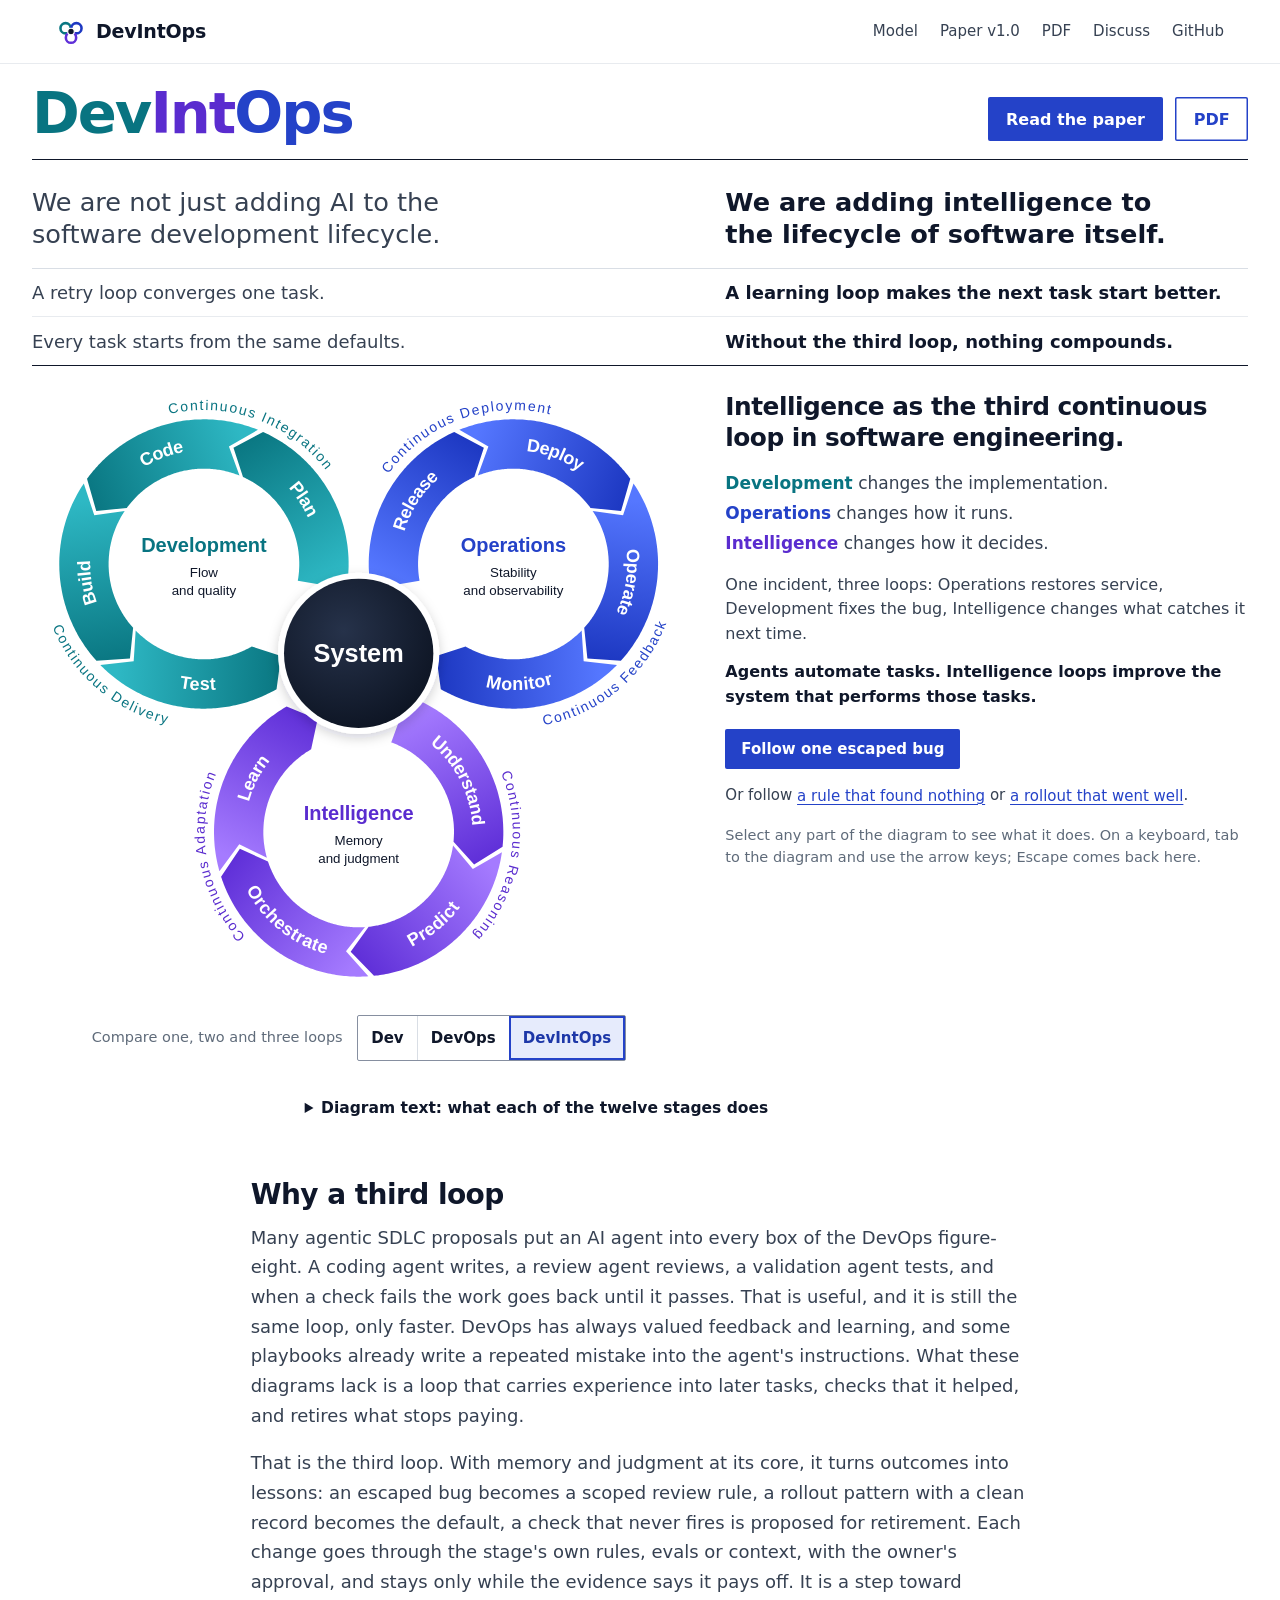
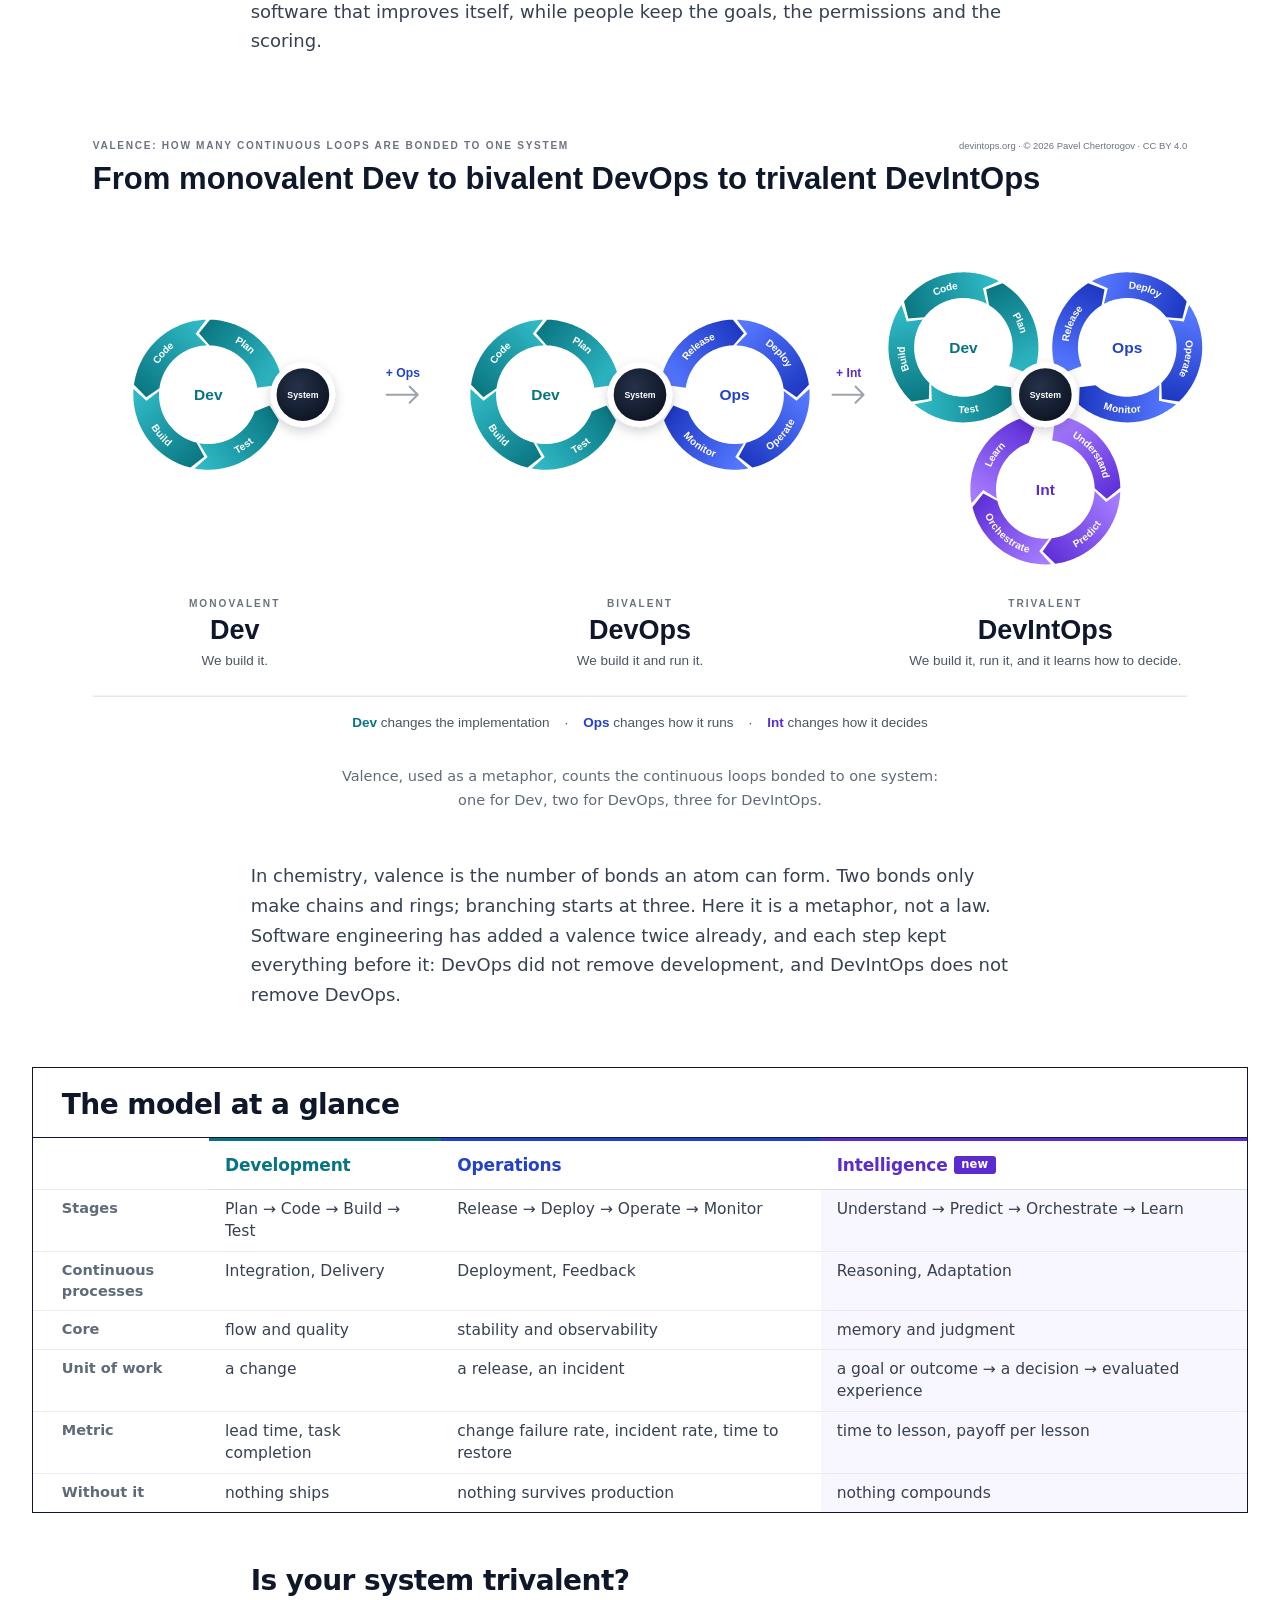
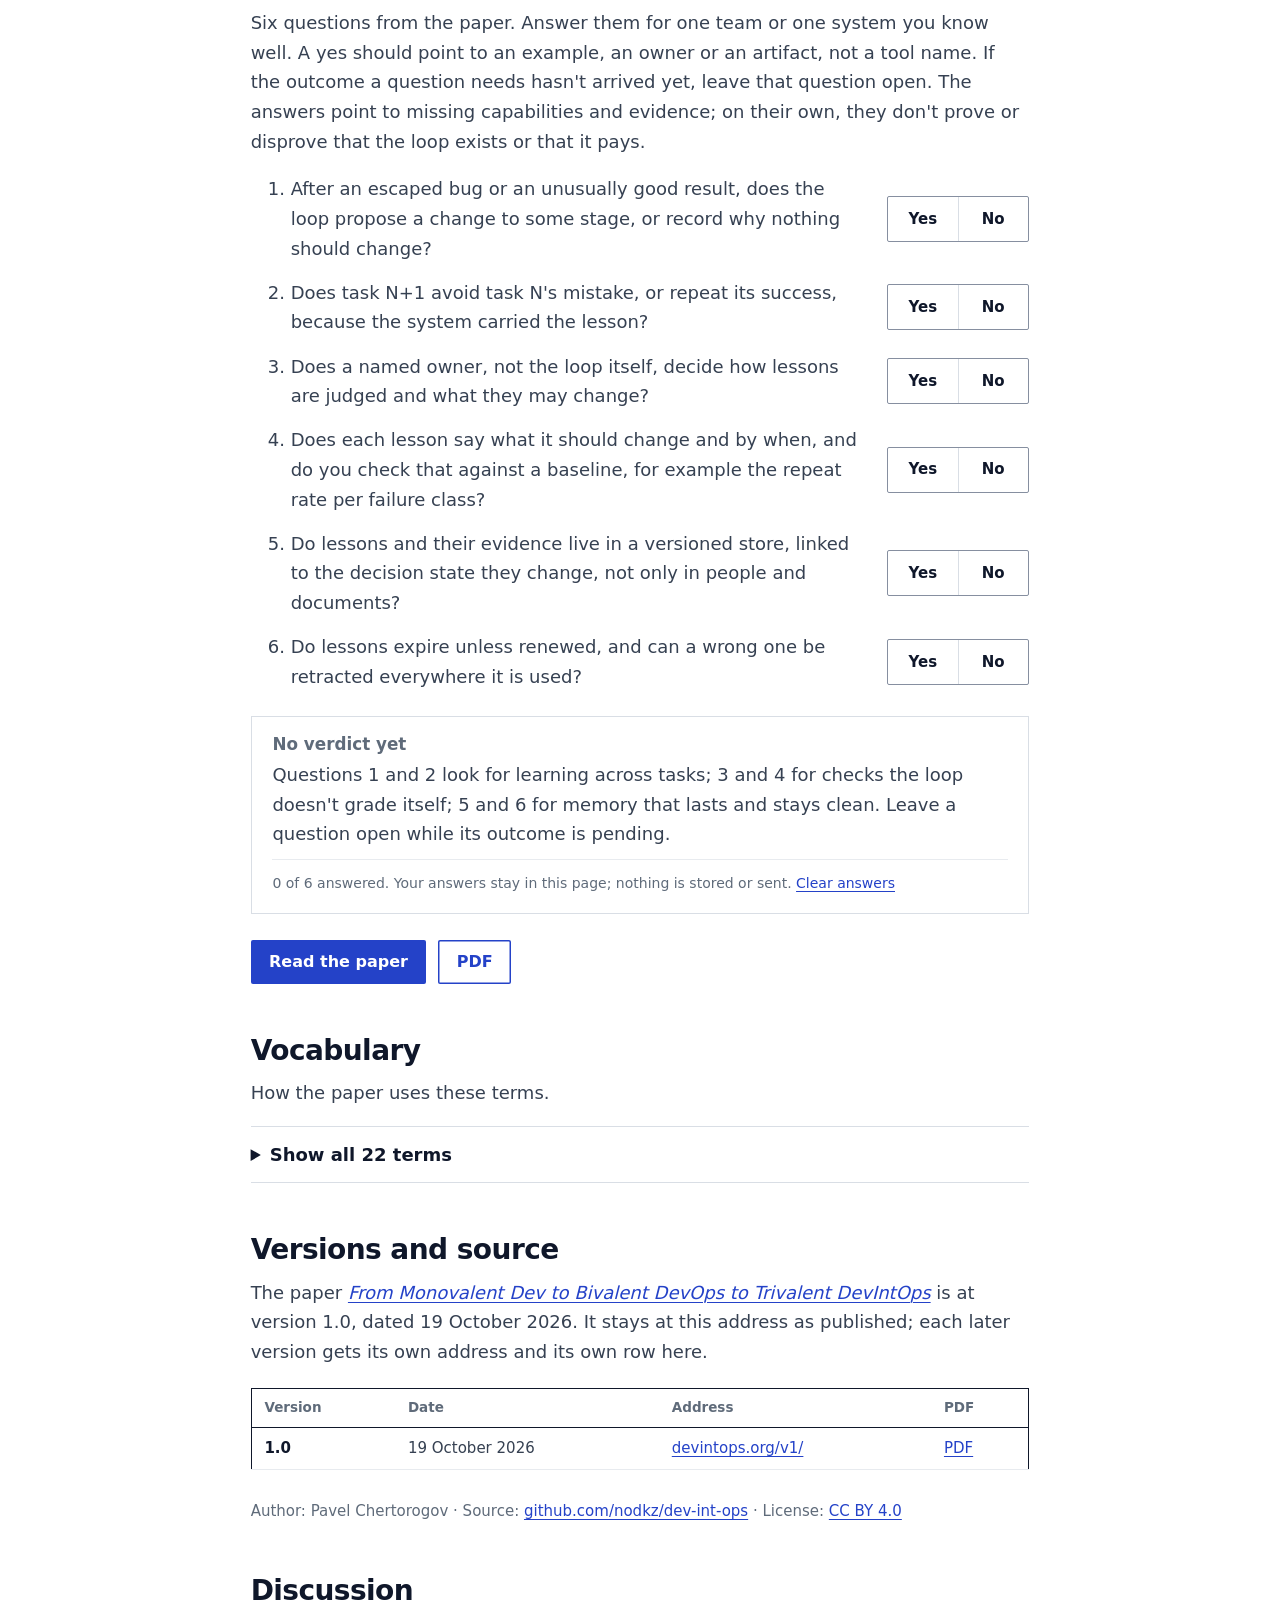
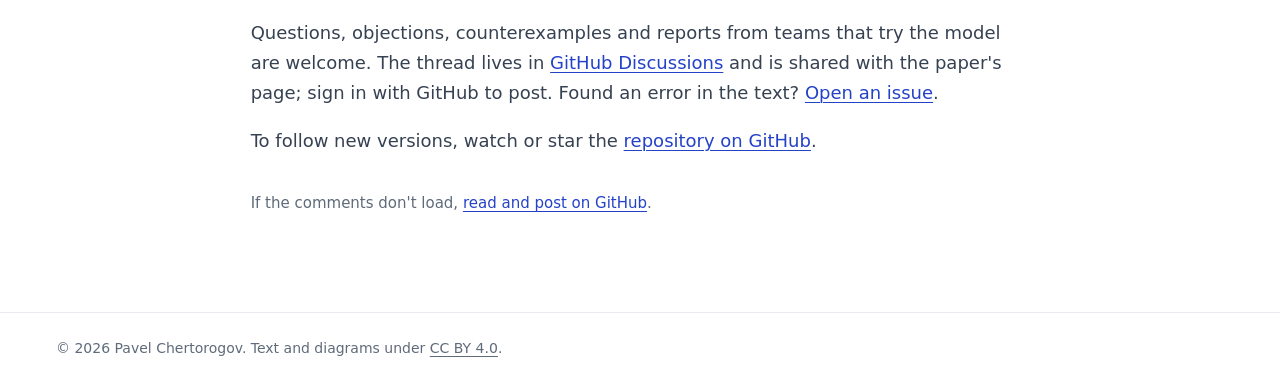
==== commit 3a1931cc: "Move the key lines above the model and set them as a ledger The home page's key lines now sit betwee" ====
--- a/site/index.html
+++ b/site/index.html
@@ -33,11 +33,11 @@
 </head>
 <body>
 <!--
-THESIS: The model is the hero: the whole diagram and its argument in the first screen, then the visitor takes it apart word by word.
+THESIS: The argument, then the model: the key lines set as a short ledger under the wordmark, then the diagram, still the hero of the first screen, which the visitor takes apart word by word.
 OWN-WORLD: White paper, ink #0F172A for text, Operations blue #2442C8 for every action (links, buttons, focus), hairline rules, square corners. Loop colors from the approved diagrams: teal #087481, blue #2442C8, violet #5A2CCF. System sans, ribbon diagrams as figures.
-STORY: The visitor reads the three verbs next to the diagram, selects parts or follows one lesson through the loops (an escaped bug, a rule that found nothing, a rollout that went well), checks their own system with six questions, then reads the paper or joins the discussion.
-FIRST VIEWPORT: A slim title band (the wordmark beside Read the paper and PDF), then the explorable diagram beside its resting panel: the lead, the three verbs, one incident in three loops, the thesis.
-FORM: Title band, explorer, the key lines (a thesis band with three supporting punchlines), why, valence figure, the model at a glance, self-check, vocabulary (folded), versions and source, discussion. Revised after a three-model design review (Sol, Astra, Opus).
+STORY: The visitor reads the key lines, then the three verbs next to the diagram, selects parts or follows one lesson through the loops (an escaped bug, a rule that found nothing, a rollout that went well), checks their own system with six questions, then reads the paper or joins the discussion.
+FIRST VIEWPORT: A slim title band (the wordmark beside Read the paper and PDF), the key lines as a ledger (each quiet setup on the left, its ink punchline on the right, on the explorer's columns), then the explorable diagram beside its resting panel: the lead, the three verbs, one incident in three loops, the thesis. At 1440 by 900 the hub and both upper loops are in view; on a phone, the hub.
+FORM: Title band, the key lines (the lead pair and two supporting pairs, closed by an ink rule), explorer, why, valence figure, the model at a glance, self-check, vocabulary (folded), versions and source, discussion. Revised after a three-model design review (Sol, Astra, Opus); the key lines moved above the explorer at the author's request.
 -->
 <a class="skip" href="#main">Skip to content</a>
 <header class="site-header">
@@ -62,6 +62,17 @@
       <a class="button" href="v1/">Read the paper</a>
       <a class="button secondary" href="v1/devintops-v1.0.pdf">PDF</a>
     </div>
+  </section>
+
+  <section class="thesis thesis-home" aria-label="The argument in three lines">
+    <div class="thesis-lead">
+      <p class="quiet">We are not just adding AI to the software development lifecycle.</p>
+      <p>We are adding intelligence to the lifecycle of software itself.</p>
+    </div>
+    <ul class="thesis-lines">
+      <li><span class="quiet">A retry loop converges one task.</span> <span>A learning loop makes the next task start better.</span></li>
+      <li><span class="quiet">Every task starts from the same defaults.</span> <span>Without the third loop, nothing compounds.</span></li>
+    </ul>
   </section>
 
   <section class="explorer explorer-home" id="explore" aria-labelledby="explore-title" data-explorer data-src="assets/model/three-loops.svg">
@@ -104,18 +115,6 @@
       <dt class="int">Learn</dt><dd>Compare expected with actual and keep, revise or retract the lesson.</dd>
     </dl>
   </details>
-
-  <section class="thesis thesis-home" aria-label="The argument in four lines">
-    <div class="thesis-lead">
-      <p class="quiet">We are not just adding AI to the software development lifecycle.</p>
-      <p>We are adding intelligence to the lifecycle of software itself.</p>
-    </div>
-    <ul class="thesis-lines">
-      <li><span class="quiet">A retry loop converges one task.</span> <span>A learning loop makes the next task start better.</span></li>
-      <li><span class="quiet">Every task starts from the same defaults.</span> <span>Without the third loop, nothing compounds.</span></li>
-      <li><span class="quiet">A loop that only ever adds checks</span> <span>has learned to say no, not to decide better.</span></li>
-    </ul>
-  </section>
 
   <div class="measure">
     <h2 id="why">Why a third loop</h2>
--- a/site/assets/style.css
+++ b/site/assets/style.css
@@ -453,19 +453,22 @@
 }
 .after-check { margin-top: 1.6rem; }
 
-/* Landing: the key lines. The thesis band, wide, under the model, with three supporting punchlines (setup quiet, punchline ink). */
-.thesis-home { max-width: var(--wide); }
-.thesis-home .thesis-lead p { max-width: 36ch; font-size: clamp(1.45rem, 2.6vw, 1.75rem); }
-.thesis-lines { list-style: none; display: grid; grid-template-columns: repeat(3, minmax(0, 1fr)); margin: 1.5rem 0 0; padding: 1.4rem 0 0; border-top: 1px solid var(--rule); }
-.thesis-lines li { margin: 0; padding: 0 1.4rem; font-size: 17px; line-height: 1.45; text-wrap: balance; }
-.thesis-lines li + li { border-left: 1px solid var(--rule); }
-.thesis-lines span { display: block; }
+/* Landing: the key lines, a ledger under the title band and above the model. Each row sets its quiet setup on the
+   explorer's figure column and its ink punchline on the panel column, so the punchlines read down as one argument. */
+.thesis-home { max-width: var(--wide); margin: 0 auto; padding: 0; border-top: 0; text-align: left; }
+.thesis-home .thesis-lead, .thesis-lines li { display: grid; grid-template-columns: minmax(0, 1.25fr) minmax(0, 1fr); column-gap: 2.5rem; align-items: baseline; }
+.thesis-home .thesis-lead { padding: 1.6rem 0 1.05rem; }
+.thesis-home .thesis-lead p { max-width: 30ch; margin: 0; font-size: clamp(1.3rem, 2.2vw, 1.6rem); line-height: 1.28; }
+.thesis-lines { list-style: none; margin: 0; padding: 0; border-top: 1px solid var(--rule); }
+.thesis-lines li { margin: 0; padding: 0.7rem 0; font-size: 18px; line-height: 1.4; text-wrap: balance; }
+.thesis-lines li + li { border-top: 1px solid var(--hair); }
 .thesis-lines .quiet { color: var(--body); font-weight: 500; }
 .thesis-lines span:last-child { color: var(--ink); font-weight: 750; }
 @media (max-width: 760px) {
-  .thesis-lines { grid-template-columns: 1fr; padding-top: 0; }
-  .thesis-lines li { padding: 1rem 0.25rem; }
-  .thesis-lines li + li { border-left: 0; border-top: 1px solid var(--hair); }
+  .thesis-home .thesis-lead, .thesis-lines li { grid-template-columns: 1fr; }
+  .thesis-home .thesis-lead { padding: 1.4rem 0 0.9rem; }
+  .thesis-home .thesis-lead p { font-size: 1.3rem; }
+  .thesis-lines li { font-size: 16px; }
 }
 
 /* Paper: Figure 3's written-out text and the appendix follow a stage list with a paragraph. */
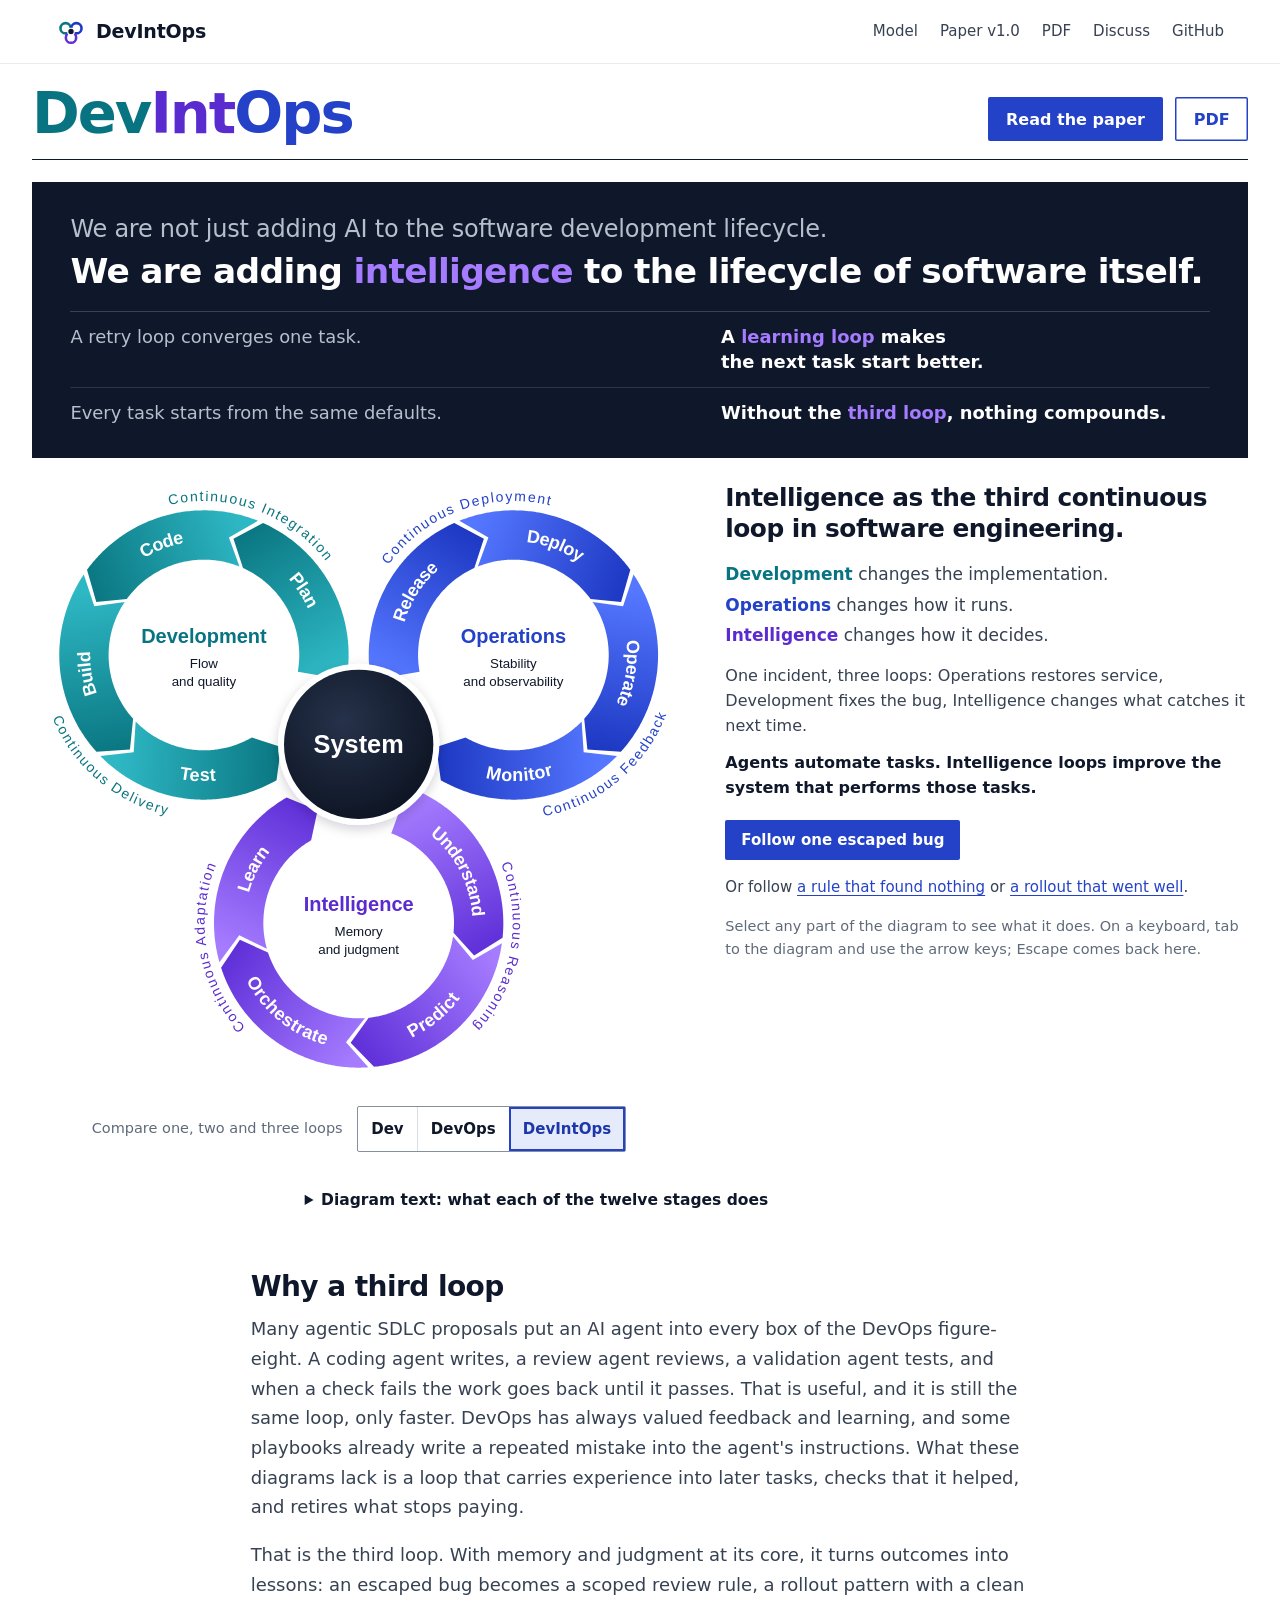
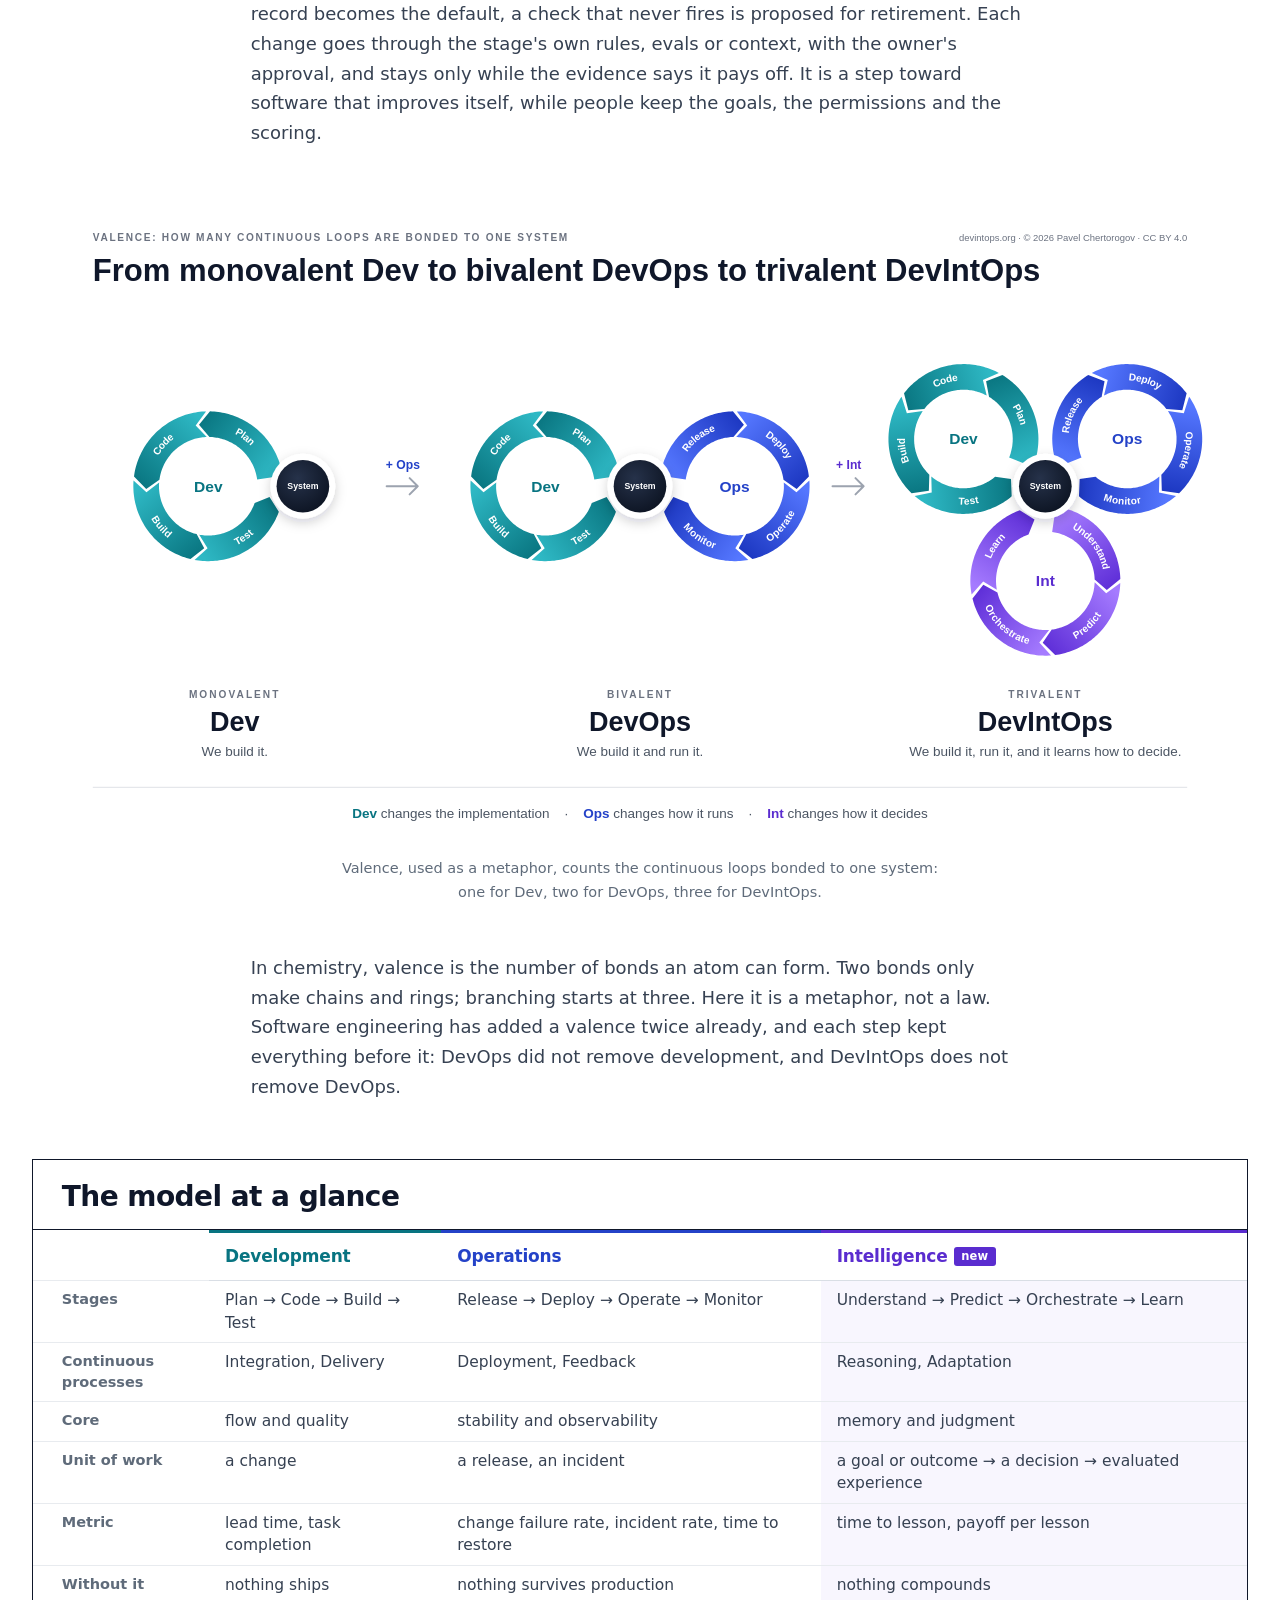
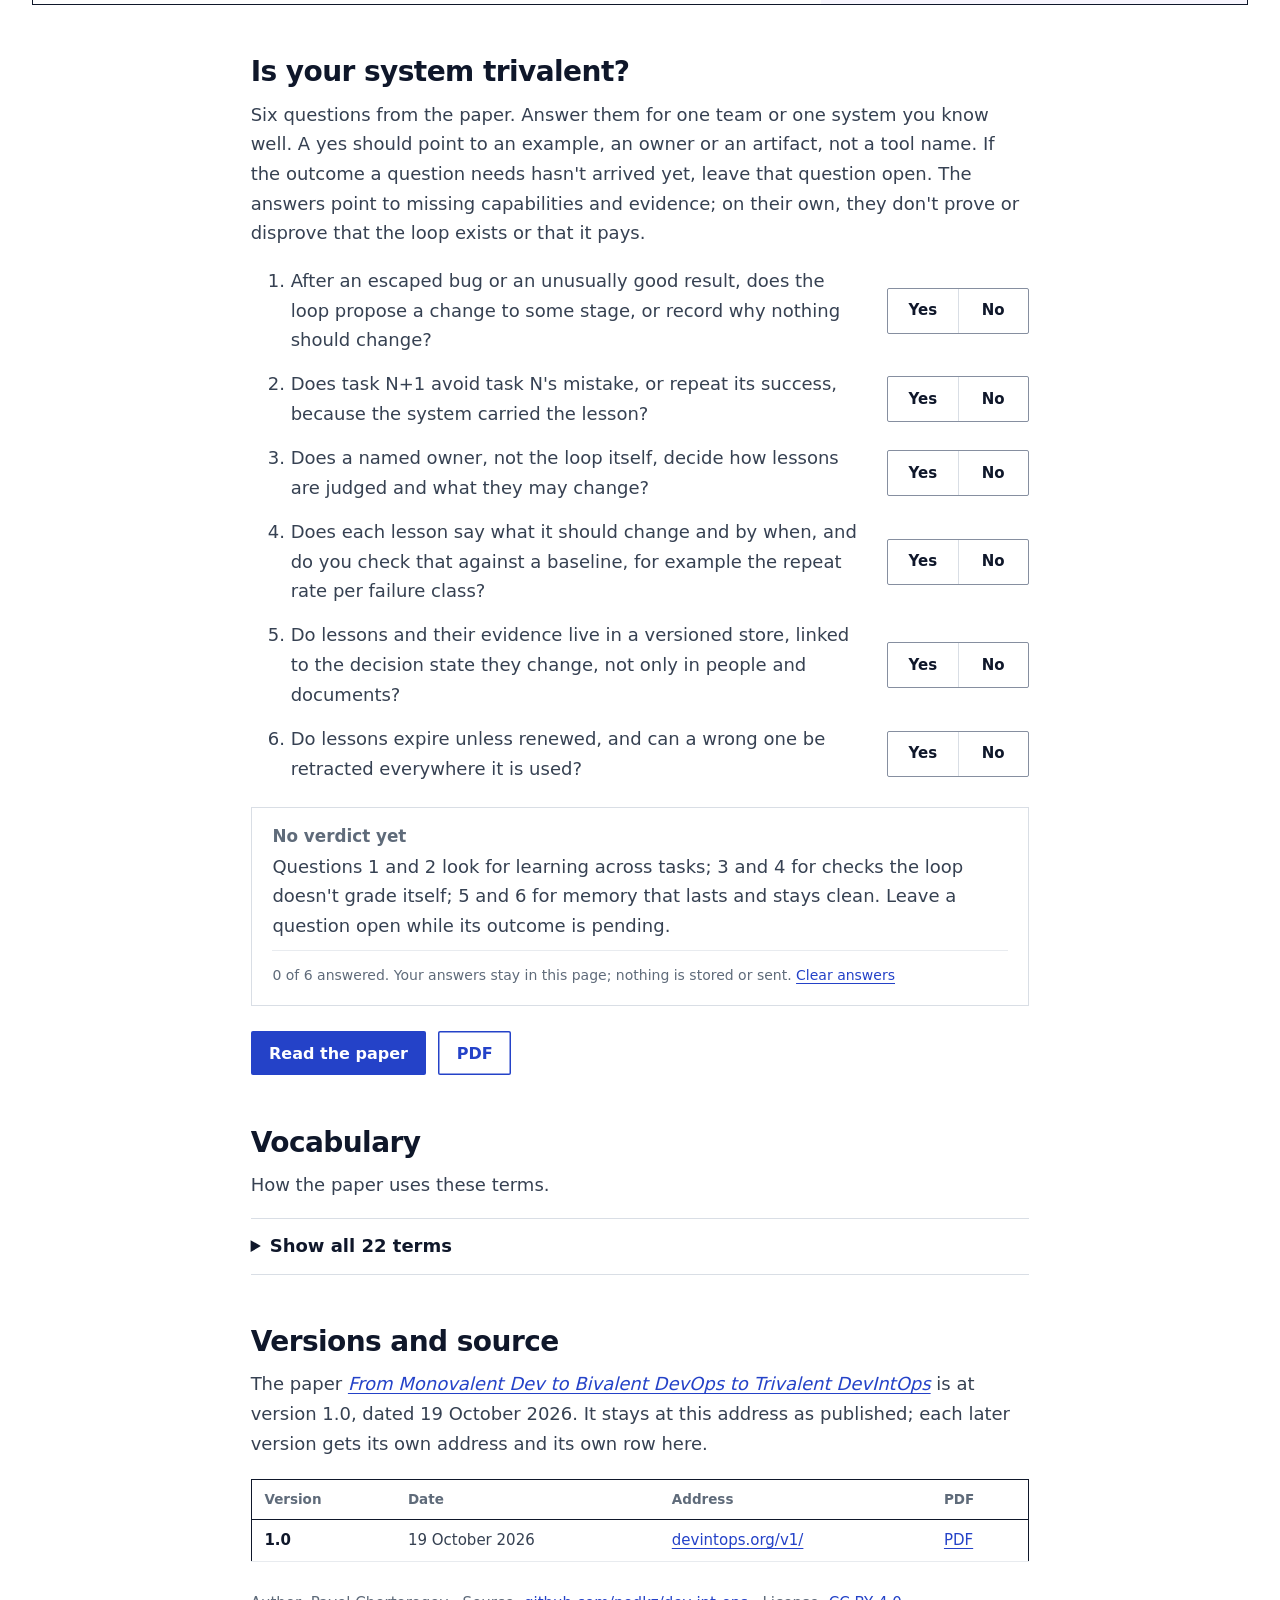
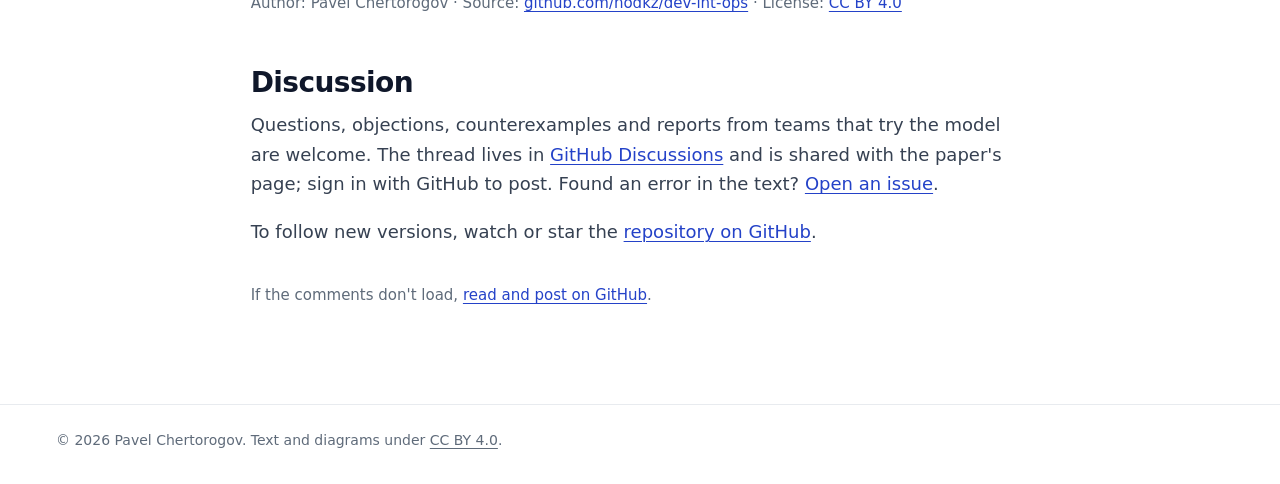
==== commit ee47521e: "Set the key lines on a slate slab with larger type The ledger read too plain as the top of the page." ====
--- a/site/index.html
+++ b/site/index.html
@@ -33,11 +33,11 @@
 </head>
 <body>
 <!--
-THESIS: The argument, then the model: the key lines set as a short ledger under the wordmark, then the diagram, still the hero of the first screen, which the visitor takes apart word by word.
+THESIS: The argument, then the model: the key lines on a slate slab under the wordmark, in the System hub's ink, then the diagram, still the hero of the first screen, which the visitor takes apart word by word.
 OWN-WORLD: White paper, ink #0F172A for text, Operations blue #2442C8 for every action (links, buttons, focus), hairline rules, square corners. Loop colors from the approved diagrams: teal #087481, blue #2442C8, violet #5A2CCF. System sans, ribbon diagrams as figures.
 STORY: The visitor reads the key lines, then the three verbs next to the diagram, selects parts or follows one lesson through the loops (an escaped bug, a rule that found nothing, a rollout that went well), checks their own system with six questions, then reads the paper or joins the discussion.
-FIRST VIEWPORT: A slim title band (the wordmark beside Read the paper and PDF), the key lines as a ledger (each quiet setup on the left, its ink punchline on the right, on the explorer's columns), then the explorable diagram beside its resting panel: the lead, the three verbs, one incident in three loops, the thesis. At 1440 by 900 the hub and both upper loops are in view; on a phone, the hub.
-FORM: Title band, the key lines (the lead pair and two supporting pairs, closed by an ink rule), explorer, why, valence figure, the model at a glance, self-check, vocabulary (folded), versions and source, discussion. Revised after a three-model design review (Sol, Astra, Opus); the key lines moved above the explorer at the author's request.
+FIRST VIEWPORT: A slim title band (the wordmark beside Read the paper and PDF), the key lines on a slate slab (the lead pair one headline step up in white, then the two lines as a ledger whose punchlines line up with the panel; the loop names in the ribbons' light violet), then the explorable diagram beside its resting panel: the lead, the three verbs, one incident in three loops, the thesis. At 1440 by 900 the hub and both upper loops are in view; on a phone, the hub.
+FORM: Title band, the key lines (the lead pair and two supporting pairs on a slate slab), explorer, why, valence figure, the model at a glance, self-check, vocabulary (folded), versions and source, discussion. Revised after a three-model design review (Sol, Astra, Opus); the key lines moved above the explorer at the author's request.
 -->
 <a class="skip" href="#main">Skip to content</a>
 <header class="site-header">
@@ -67,11 +67,11 @@
   <section class="thesis thesis-home" aria-label="The argument in three lines">
     <div class="thesis-lead">
       <p class="quiet">We are not just adding AI to the software development lifecycle.</p>
-      <p>We are adding intelligence to the lifecycle of software itself.</p>
+      <p>We are adding <b class="int">intelligence</b> to the lifecycle of software itself.</p>
     </div>
     <ul class="thesis-lines">
-      <li><span class="quiet">A retry loop converges one task.</span> <span>A learning loop makes the next task start better.</span></li>
-      <li><span class="quiet">Every task starts from the same defaults.</span> <span>Without the third loop, nothing compounds.</span></li>
+      <li><span class="quiet">A retry loop converges one task.</span> <span>A <b class="int">learning loop</b> makes the next task start better.</span></li>
+      <li><span class="quiet">Every task starts from the same defaults.</span> <span>Without the <b class="int">third loop</b>, nothing compounds.</span></li>
     </ul>
   </section>
 
--- a/site/assets/style.css
+++ b/site/assets/style.css
@@ -453,22 +453,35 @@
 }
 .after-check { margin-top: 1.6rem; }
 
-/* Landing: the key lines, a ledger under the title band and above the model. Each row sets its quiet setup on the
-   explorer's figure column and its ink punchline on the panel column, so the punchlines read down as one argument. */
-.thesis-home { max-width: var(--wide); margin: 0 auto; padding: 0; border-top: 0; text-align: left; }
-.thesis-home .thesis-lead, .thesis-lines li { display: grid; grid-template-columns: minmax(0, 1.25fr) minmax(0, 1fr); column-gap: 2.5rem; align-items: baseline; }
-.thesis-home .thesis-lead { padding: 1.6rem 0 1.05rem; }
-.thesis-home .thesis-lead p { max-width: 30ch; margin: 0; font-size: clamp(1.3rem, 2.2vw, 1.6rem); line-height: 1.28; }
-.thesis-lines { list-style: none; margin: 0; padding: 0; border-top: 1px solid var(--rule); }
-.thesis-lines li { margin: 0; padding: 0.7rem 0; font-size: 18px; line-height: 1.4; text-wrap: balance; }
-.thesis-lines li + li { border-top: 1px solid var(--hair); }
-.thesis-lines .quiet { color: var(--body); font-weight: 500; }
-.thesis-lines span:last-child { color: var(--ink); font-weight: 750; }
+/* Landing: the key lines, a slate slab in the System hub's ink under the title band and above the model. The lead
+   pair one headline step up, then the two lines as a ledger whose punchlines line up with the panel's text below.
+   Loop names take the ribbons' light violet, the violet that reads on slate (5.8:1); setups take #b6bfcc (9.6:1). */
+.thesis-home { max-width: var(--wide); margin: 1.4rem auto 0; padding: 1.9rem 2.4rem 1.2rem; border: 0; background: var(--ink); text-align: left; }
+.thesis-home b { font-weight: inherit; }
+.thesis-home .int { color: #a57bff; }
+.thesis-home .thesis-lead { padding: 0 0 1.25rem; }
+.thesis-home .thesis-lead p { max-width: none; margin: 0; color: #fff; font-size: clamp(1.55rem, 2.75vw, 2.15rem); line-height: 1.15; letter-spacing: -0.02em; }
+.thesis-home .thesis-lead p.quiet { margin-bottom: 0.4rem; color: #b6bfcc; font-size: clamp(1.15rem, 1.9vw, 1.5rem); line-height: 1.35; letter-spacing: -0.01em; }
+.thesis-lines { list-style: none; margin: 0; padding: 0; border-top: 1px solid rgb(255 255 255 / 0.18); }
+.thesis-lines li { display: grid; grid-template-columns: minmax(0, 1.25fr) minmax(0, 1fr); column-gap: 2.5rem; align-items: baseline; margin: 0; padding: 0.8rem 0; font-size: clamp(1.02rem, 1.4vw, 1.25rem); line-height: 1.38; text-wrap: balance; }
+.thesis-lines li + li { border-top: 1px solid rgb(255 255 255 / 0.12); }
+.thesis-lines .quiet { color: #b6bfcc; font-weight: 500; }
+.thesis-lines span:last-child { color: #fff; font-weight: 750; }
 @media (max-width: 760px) {
-  .thesis-home .thesis-lead, .thesis-lines li { grid-template-columns: 1fr; }
-  .thesis-home .thesis-lead { padding: 1.4rem 0 0.9rem; }
-  .thesis-home .thesis-lead p { font-size: 1.3rem; }
-  .thesis-lines li { font-size: 16px; }
+  .thesis-home { margin-top: 0.9rem; padding: 1.15rem 1rem 0.5rem; }
+  .thesis-home .thesis-lead { padding-bottom: 0.95rem; }
+  .thesis-home .thesis-lead p { font-size: 1.45rem; line-height: 1.13; }
+  .thesis-home .thesis-lead p.quiet { margin-bottom: 0.3rem; font-size: 1.08rem; }
+  .thesis-lines li { grid-template-columns: 1fr; padding: 0.65rem 0; font-size: 16px; line-height: 1.36; }
+}
+/* On paper the slab gives way to ink on white between two ink rules, like the paper's thesis band. */
+@media print {
+  .thesis-home { margin-top: 1.2rem; padding: 1rem 0 0.4rem; background: none; border-top: 1.5px solid var(--ink); border-bottom: 1.5px solid var(--ink); }
+  .thesis-home .thesis-lead p, .thesis-lines span:last-child { color: var(--ink); }
+  .thesis-home .thesis-lead p.quiet, .thesis-lines .quiet { color: var(--body); }
+  .thesis-home .int { color: var(--int); }
+  .thesis-lines { border-top-color: var(--rule); }
+  .thesis-lines li + li { border-top-color: var(--hair); }
 }
 
 /* Paper: Figure 3's written-out text and the appendix follow a stage list with a paragraph. */
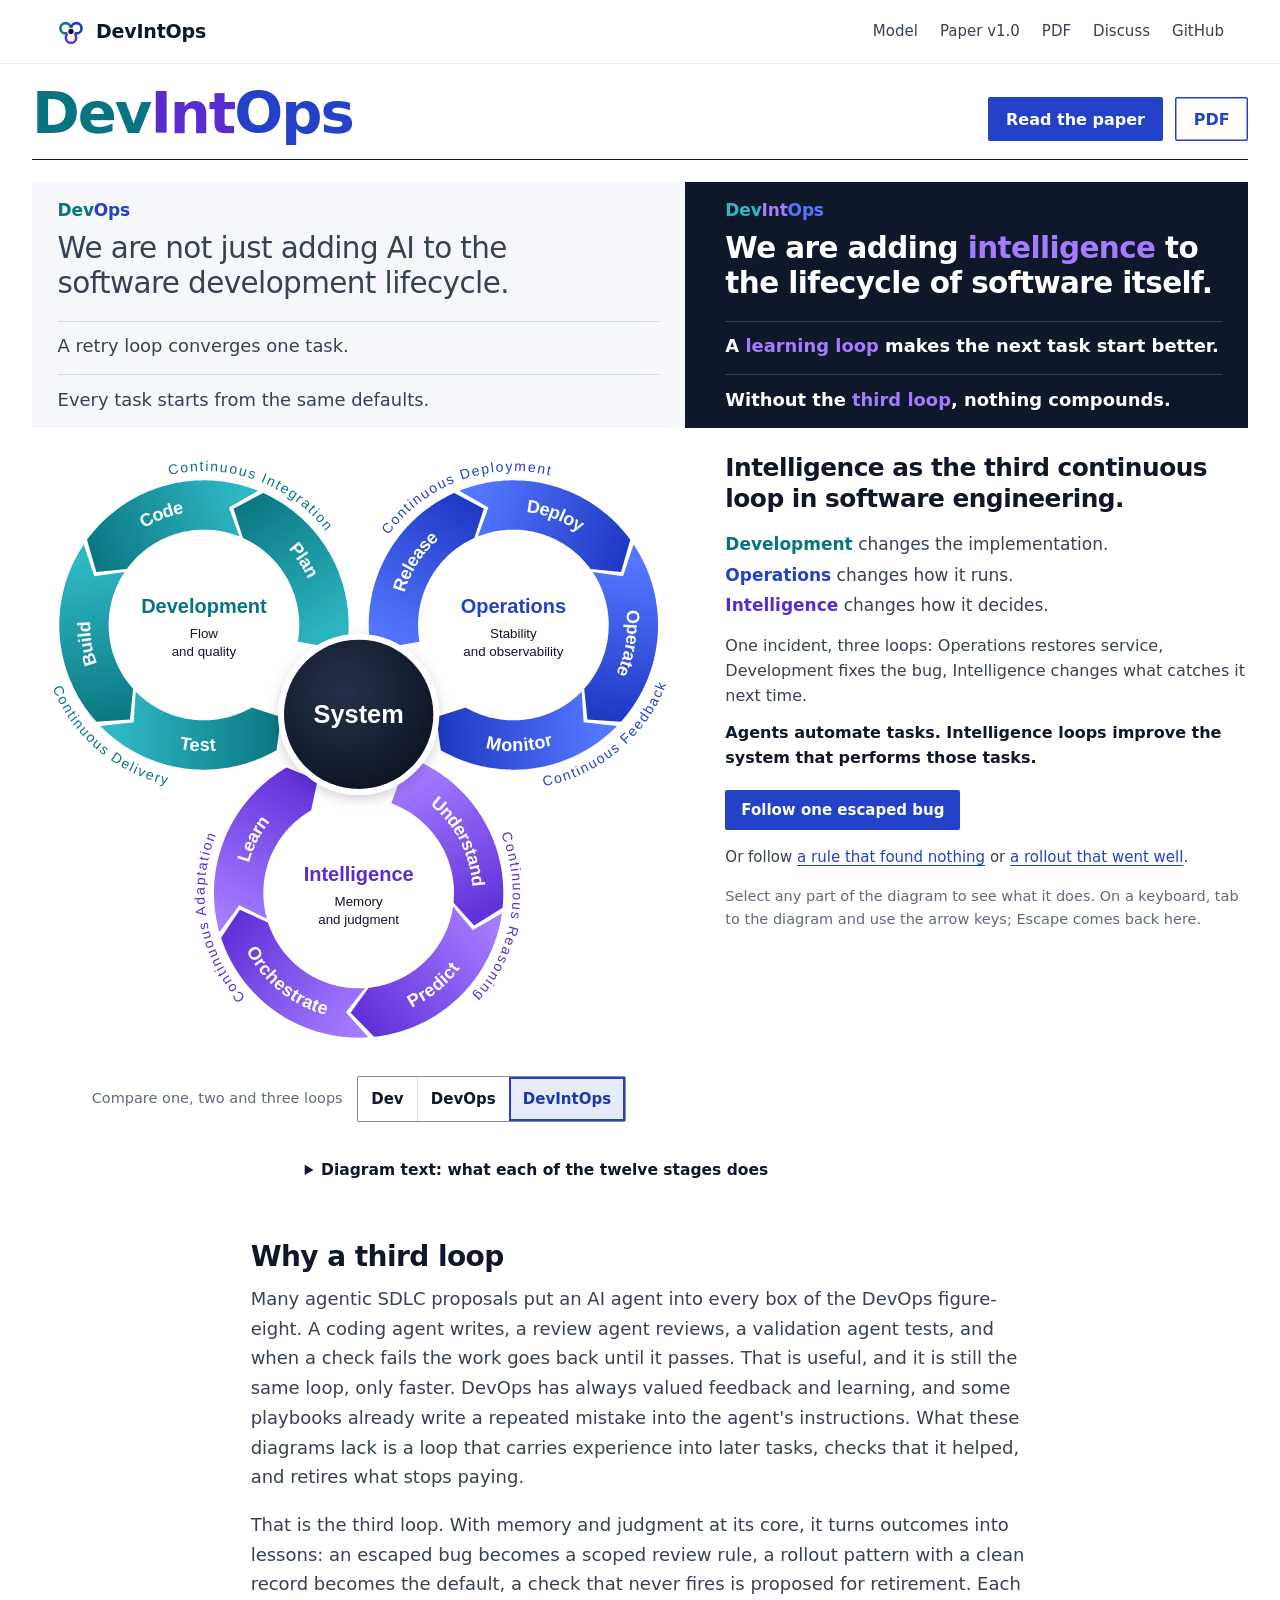
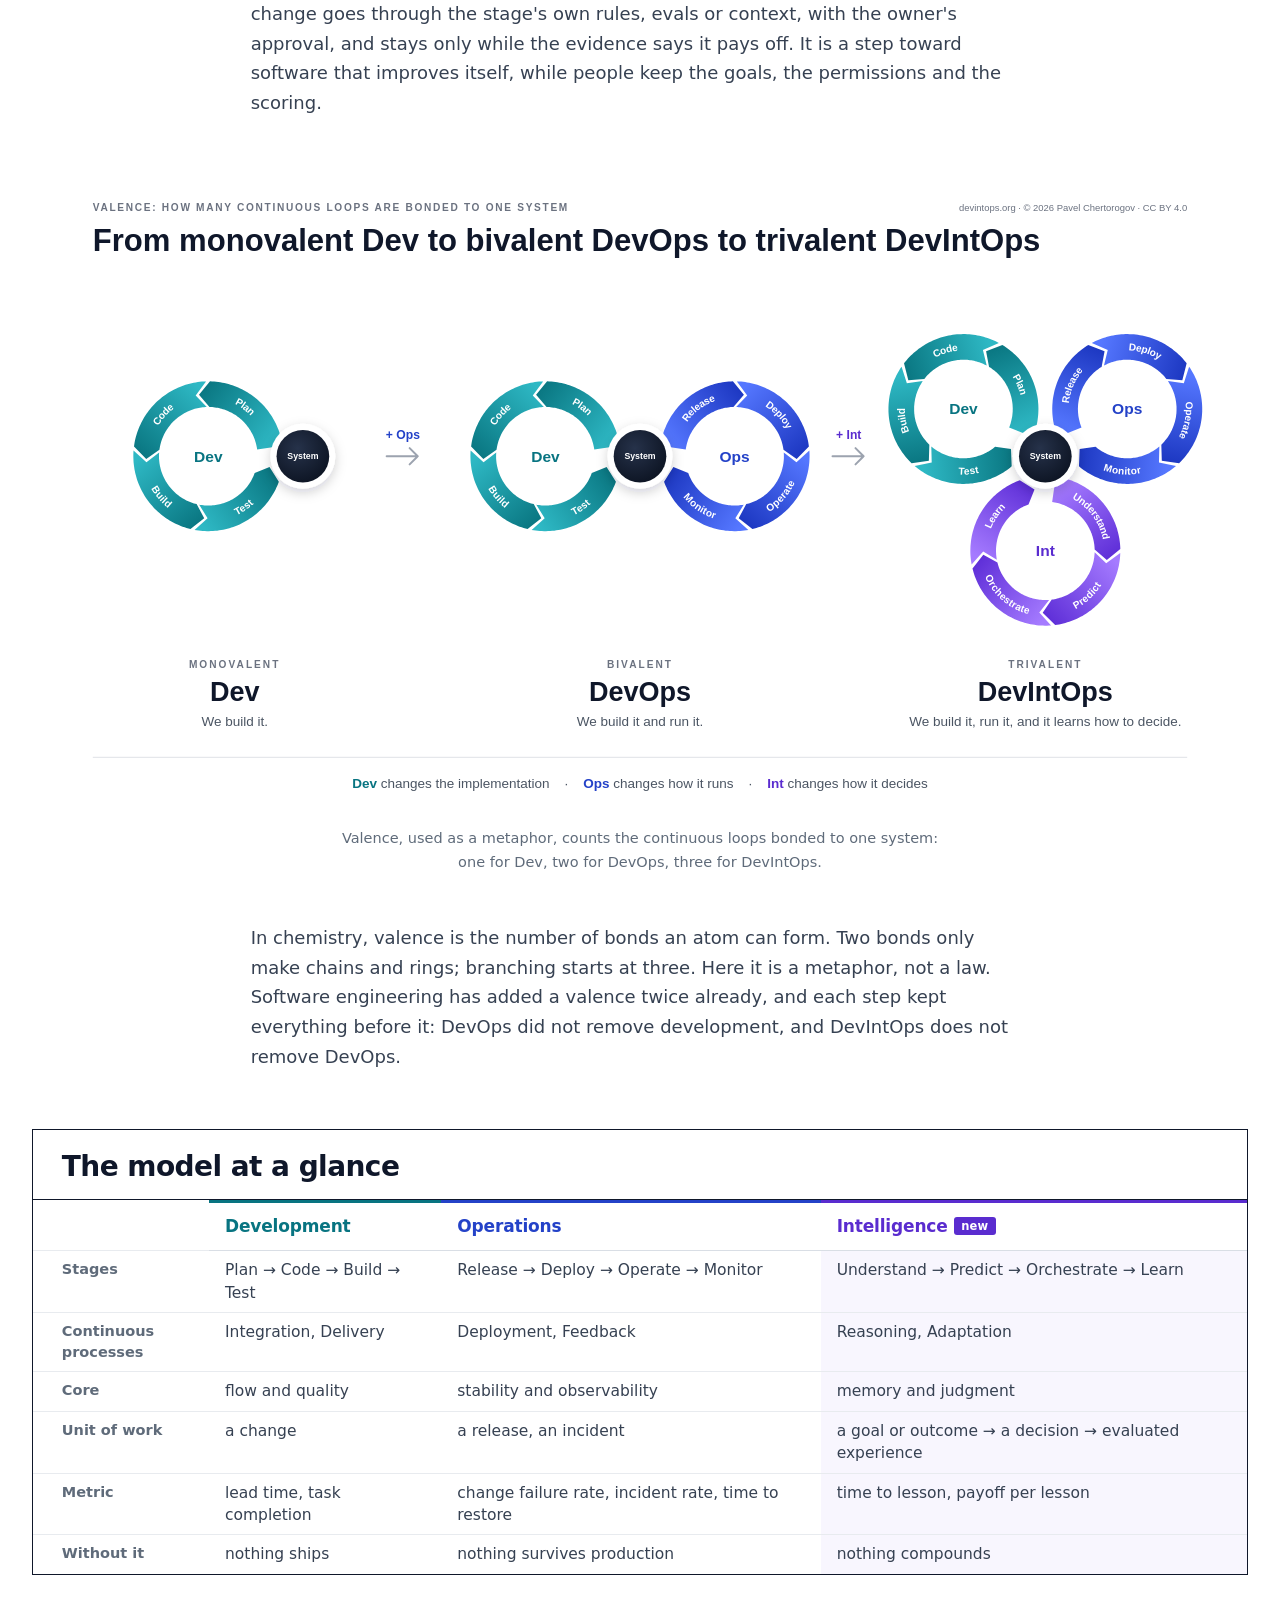
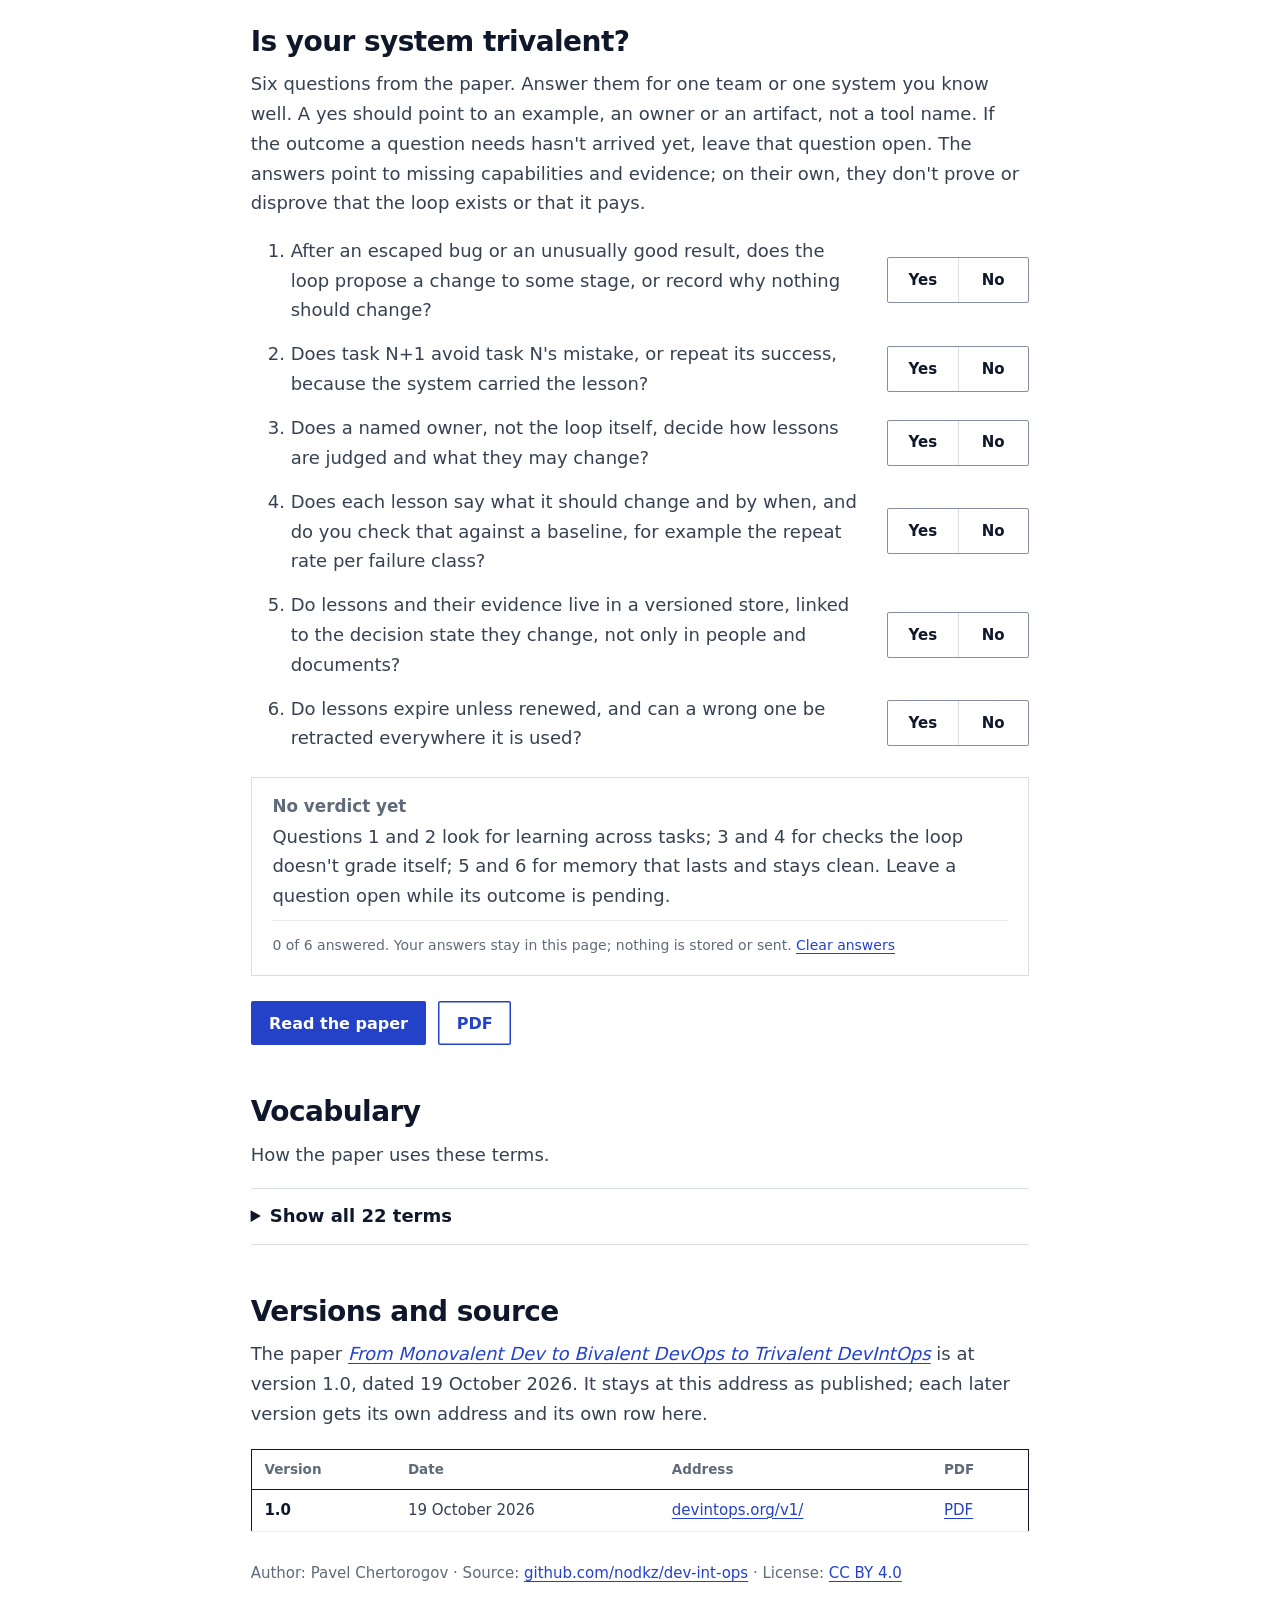
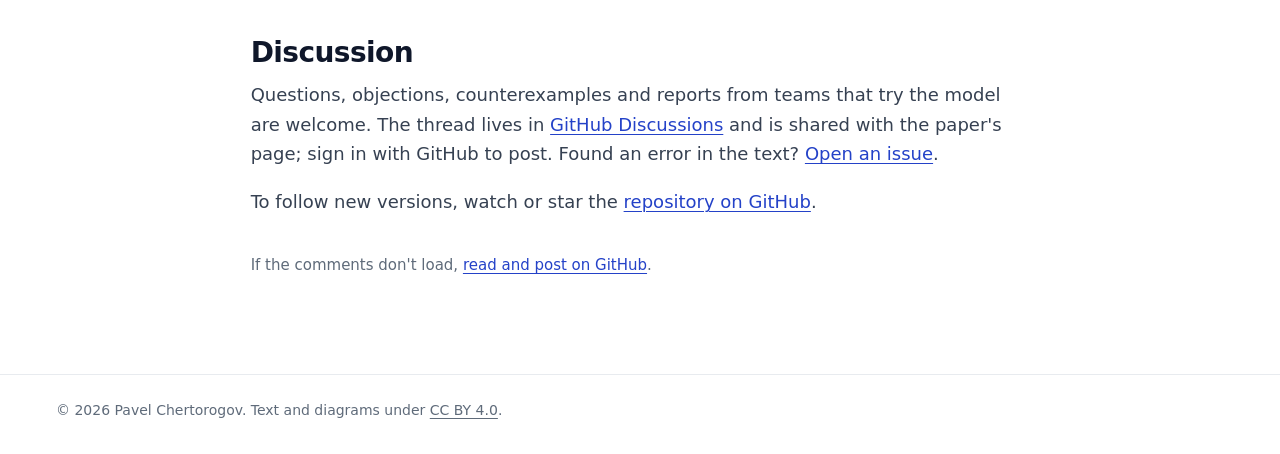
==== commit 282a62d1: "Set the key lines as DevOps against DevIntOps The author asked for better options made with the desi" ====
--- a/site/index.html
+++ b/site/index.html
@@ -33,11 +33,11 @@
 </head>
 <body>
 <!--
-THESIS: The argument, then the model: the key lines on a slate slab under the wordmark, in the System hub's ink, then the diagram, still the hero of the first screen, which the visitor takes apart word by word.
+THESIS: The argument, then the model: the key lines as a comparison under the wordmark, DevOps on light paper against DevIntOps on the System hub's slate, then the diagram, still the hero of the first screen, which the visitor takes apart word by word.
 OWN-WORLD: White paper, ink #0F172A for text, Operations blue #2442C8 for every action (links, buttons, focus), hairline rules, square corners. Loop colors from the approved diagrams: teal #087481, blue #2442C8, violet #5A2CCF. System sans, ribbon diagrams as figures.
 STORY: The visitor reads the key lines, then the three verbs next to the diagram, selects parts or follows one lesson through the loops (an escaped bug, a rule that found nothing, a rollout that went well), checks their own system with six questions, then reads the paper or joins the discussion.
-FIRST VIEWPORT: A slim title band (the wordmark beside Read the paper and PDF), the key lines on a slate slab (the lead pair one headline step up in white, then the two lines as a ledger whose punchlines line up with the panel; the loop names in the ribbons' light violet), then the explorable diagram beside its resting panel: the lead, the three verbs, one incident in three loops, the thesis. At 1440 by 900 the hub and both upper loops are in view; on a phone, the hub.
-FORM: Title band, the key lines (the lead pair and two supporting pairs on a slate slab), explorer, why, valence figure, the model at a glance, self-check, vocabulary (folded), versions and source, discussion. Revised after a three-model design review (Sol, Astra, Opus); the key lines moved above the explorer at the author's request.
+FIRST VIEWPORT: A slim title band (the wordmark beside Read the paper and PDF), the key lines as two columns on the explorer's grid (DevOps: the setups on Soft Sheet; DevIntOps: the punchlines in white on slate, the loop names in the ribbons' light stops; phones stack DevOps over DevIntOps), then the explorable diagram beside its resting panel: the lead, the three verbs, one incident in three loops, the thesis. At 1440 by 900 the hub and both upper loops are in view; on a phone, the hub.
+FORM: Title band, the key lines (the lead pair and two supporting pairs as a DevOps and DevIntOps comparison), explorer, why, valence figure, the model at a glance, self-check, vocabulary (folded), versions and source, discussion. Revised after a three-model design review (Sol, Astra, Opus); the key lines moved above the explorer at the author's request.
 -->
 <a class="skip" href="#main">Skip to content</a>
 <header class="site-header">
@@ -65,14 +65,18 @@
   </section>
 
   <section class="thesis thesis-home" aria-label="The argument in three lines">
-    <div class="thesis-lead">
-      <p class="quiet">We are not just adding AI to the software development lifecycle.</p>
-      <p>We are adding <b class="int">intelligence</b> to the lifecycle of software itself.</p>
-    </div>
-    <ul class="thesis-lines">
-      <li><span class="quiet">A retry loop converges one task.</span> <span>A <b class="int">learning loop</b> makes the next task start better.</span></li>
-      <li><span class="quiet">Every task starts from the same defaults.</span> <span>Without the <b class="int">third loop</b>, nothing compounds.</span></li>
-    </ul>
+    <div class="thesis-col thesis-was">
+      <p class="thesis-label"><span class="dev">Dev</span><span class="ops">Ops</span></p>
+      <p class="thesis-claim">We are not just adding AI to the software development lifecycle.</p>
+      <p>A retry loop converges one task.</p>
+      <p>Every task starts from the same defaults.</p>
+    </div>
+    <div class="thesis-col thesis-now">
+      <p class="thesis-label"><span class="dev">Dev</span><span class="int">Int</span><span class="ops">Ops</span></p>
+      <p class="thesis-claim">We are adding <b class="int">intelligence</b> to the lifecycle of software itself.</p>
+      <p>A <b class="int">learning loop</b> makes the next task start better.</p>
+      <p>Without the <b class="int">third loop</b>, nothing compounds.</p>
+    </div>
   </section>
 
   <section class="explorer explorer-home" id="explore" aria-labelledby="explore-title" data-explorer data-src="assets/model/three-loops.svg">
--- a/site/assets/style.css
+++ b/site/assets/style.css
@@ -453,35 +453,42 @@
 }
 .after-check { margin-top: 1.6rem; }
 
-/* Landing: the key lines, a slate slab in the System hub's ink under the title band and above the model. The lead
-   pair one headline step up, then the two lines as a ledger whose punchlines line up with the panel's text below.
-   Loop names take the ribbons' light violet, the violet that reads on slate (5.8:1); setups take #b6bfcc (9.6:1). */
-.thesis-home { max-width: var(--wide); margin: 1.4rem auto 0; padding: 1.9rem 2.4rem 1.2rem; border: 0; background: var(--ink); text-align: left; }
+/* Landing: the key lines as a comparison under the title band and above the model. The setups stand in a light
+   DevOps column, the punchlines in a DevIntOps column of the System hub's slate, split on the explorer's columns so
+   the punchlines line up with the panel's text below; subgrid keeps each setup level with its punchline. On slate
+   the loops take the ribbons' light stops (teal 7.5:1, violet 5.9:1, blue 4.7:1). Phones stack DevOps over DevIntOps. */
+.thesis-home { display: grid; grid-template-columns: minmax(0, 1.25fr) 2.5rem minmax(0, 1fr); max-width: var(--wide); margin: 1.4rem auto 0; padding: 0; border: 0; text-align: left; }
+.thesis-col { display: grid; grid-row: span 4; grid-template-rows: subgrid; }
+.thesis-was { grid-column: 1; padding: 0 1.6rem; background: var(--soft); }
+.thesis-now { grid-column: 2 / 4; padding: 0 1.6rem 0 2.5rem; background: var(--ink); -webkit-font-smoothing: antialiased; -moz-osx-font-smoothing: grayscale; }
+.thesis-home p { max-width: none; margin: 0; padding: 0.85rem 0 0.95rem; font-size: clamp(1.02rem, 1.4vw, 1.22rem); line-height: 1.38; text-wrap: balance; }
+.thesis-was p { color: var(--body); font-weight: 500; box-shadow: inset 0 1px 0 var(--rule); }
+.thesis-now p { color: #fff; font-weight: 750; box-shadow: inset 0 1px 0 rgb(255 255 255 / 0.16); }
 .thesis-home b { font-weight: inherit; }
-.thesis-home .int { color: #a57bff; }
-.thesis-home .thesis-lead { padding: 0 0 1.25rem; }
-.thesis-home .thesis-lead p { max-width: none; margin: 0; color: #fff; font-size: clamp(1.55rem, 2.75vw, 2.15rem); line-height: 1.15; letter-spacing: -0.02em; }
-.thesis-home .thesis-lead p.quiet { margin-bottom: 0.4rem; color: #b6bfcc; font-size: clamp(1.15rem, 1.9vw, 1.5rem); line-height: 1.35; letter-spacing: -0.01em; }
-.thesis-lines { list-style: none; margin: 0; padding: 0; border-top: 1px solid rgb(255 255 255 / 0.18); }
-.thesis-lines li { display: grid; grid-template-columns: minmax(0, 1.25fr) minmax(0, 1fr); column-gap: 2.5rem; align-items: baseline; margin: 0; padding: 0.8rem 0; font-size: clamp(1.02rem, 1.4vw, 1.25rem); line-height: 1.38; text-wrap: balance; }
-.thesis-lines li + li { border-top: 1px solid rgb(255 255 255 / 0.12); }
-.thesis-lines .quiet { color: #b6bfcc; font-weight: 500; }
-.thesis-lines span:last-child { color: #fff; font-weight: 750; }
+.thesis-now .int { color: #a57bff; white-space: nowrap; }
+.thesis-home .thesis-label { padding: 1.1rem 0 0.15rem; font-size: 17px; font-weight: 800; line-height: 1.2; letter-spacing: -0.01em; box-shadow: none; }
+.thesis-now .thesis-label .dev { color: #2eb8c4; }
+.thesis-now .thesis-label .ops { color: #5577ff; }
+.thesis-home .thesis-claim { padding: 0.5rem 0 1.2rem; font-size: clamp(1.35rem, 2.3vw, 1.85rem); line-height: 1.2; letter-spacing: -0.02em; box-shadow: none; }
+.thesis-now .thesis-claim { font-weight: 800; }
 @media (max-width: 760px) {
-  .thesis-home { margin-top: 0.9rem; padding: 1.15rem 1rem 0.5rem; }
-  .thesis-home .thesis-lead { padding-bottom: 0.95rem; }
-  .thesis-home .thesis-lead p { font-size: 1.45rem; line-height: 1.13; }
-  .thesis-home .thesis-lead p.quiet { margin-bottom: 0.3rem; font-size: 1.08rem; }
-  .thesis-lines li { grid-template-columns: 1fr; padding: 0.65rem 0; font-size: 16px; line-height: 1.36; }
-}
-/* On paper the slab gives way to ink on white between two ink rules, like the paper's thesis band. */
+  .thesis-home { display: block; margin-top: 0.9rem; }
+  .thesis-col { display: block; padding: 0.8rem 1rem 0.85rem; }
+  .thesis-home p { padding: 0; font-size: 15.5px; line-height: 1.36; box-shadow: none; }
+  .thesis-home p + p { margin-top: 0.4rem; }
+  .thesis-home .thesis-label { padding: 0; font-size: 15px; }
+  .thesis-home .thesis-claim { margin-top: 0.25rem; padding: 0 0 0.1rem; font-size: 1.1rem; line-height: 1.24; letter-spacing: -0.012em; }
+  .thesis-now .thesis-claim { font-size: 1.24rem; line-height: 1.16; }
+}
+/* On paper both columns print as ink on white between two ink rules, the loops in their own colors. */
 @media print {
-  .thesis-home { margin-top: 1.2rem; padding: 1rem 0 0.4rem; background: none; border-top: 1.5px solid var(--ink); border-bottom: 1.5px solid var(--ink); }
-  .thesis-home .thesis-lead p, .thesis-lines span:last-child { color: var(--ink); }
-  .thesis-home .thesis-lead p.quiet, .thesis-lines .quiet { color: var(--body); }
-  .thesis-home .int { color: var(--int); }
-  .thesis-lines { border-top-color: var(--rule); }
-  .thesis-lines li + li { border-top-color: var(--hair); }
+  .thesis-home { margin-top: 1.2rem; border-top: 1.5px solid var(--ink); border-bottom: 1.5px solid var(--ink); }
+  .thesis-was, .thesis-now { background: none; }
+  .thesis-now p { color: var(--ink); box-shadow: inset 0 1px 0 var(--rule); }
+  .thesis-now .int { color: var(--int); }
+  .thesis-now .thesis-label .dev { color: var(--dev); }
+  .thesis-now .thesis-label .ops { color: var(--ops); }
+  .thesis-home .thesis-label, .thesis-home .thesis-claim { box-shadow: none; }
 }
 
 /* Paper: Figure 3's written-out text and the appendix follow a stage list with a paragraph. */
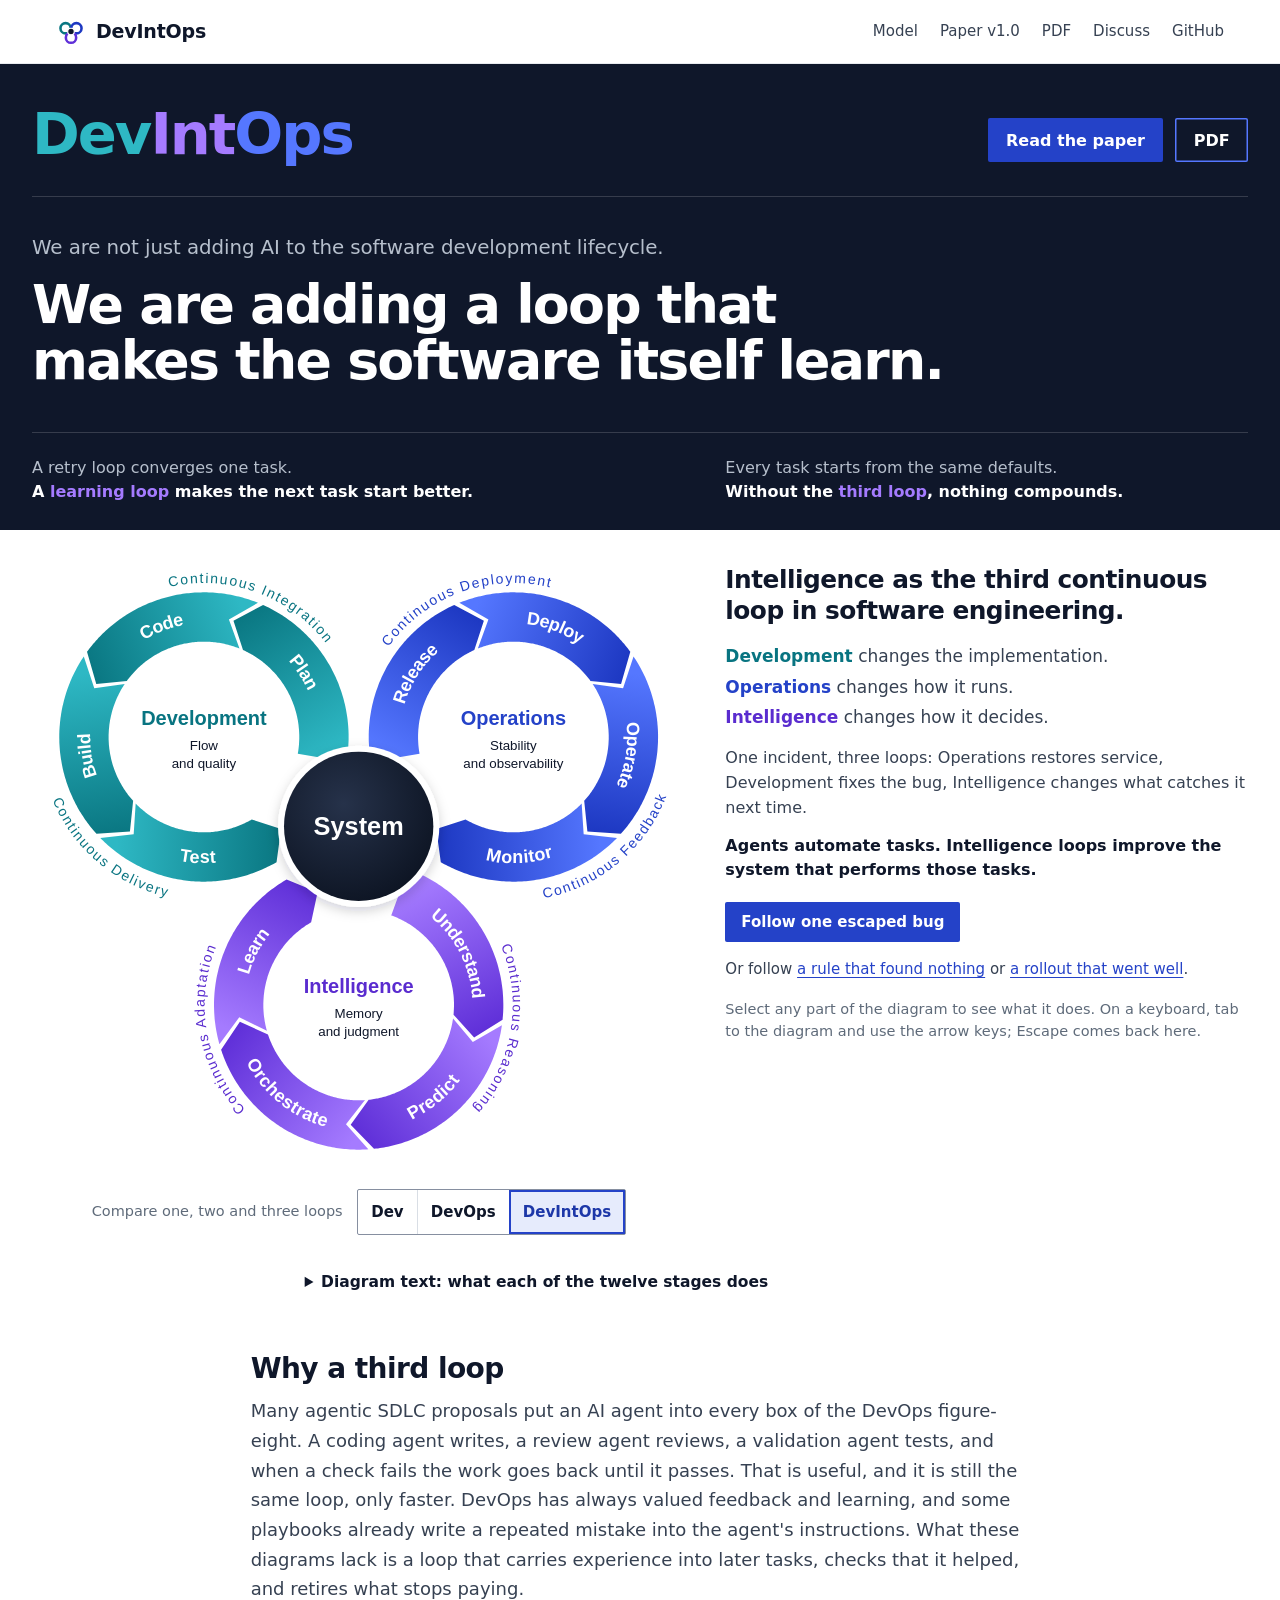
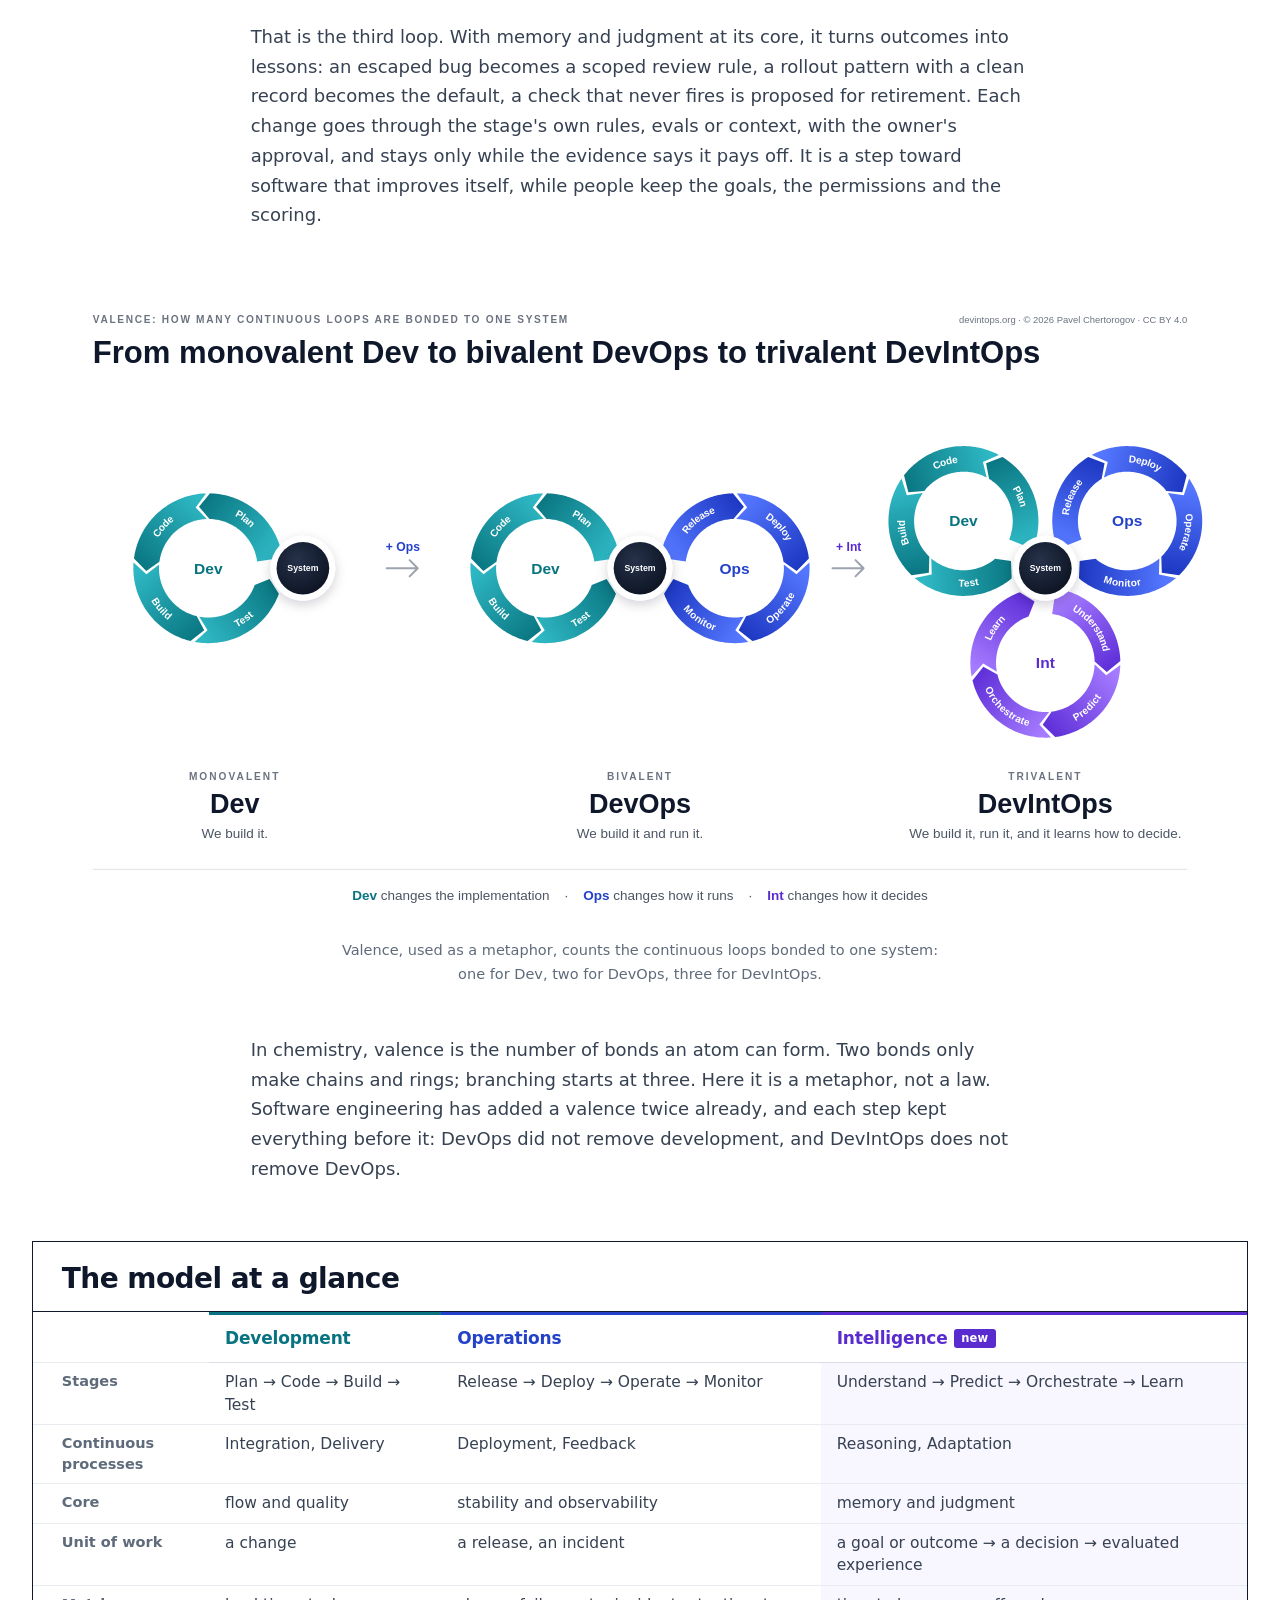
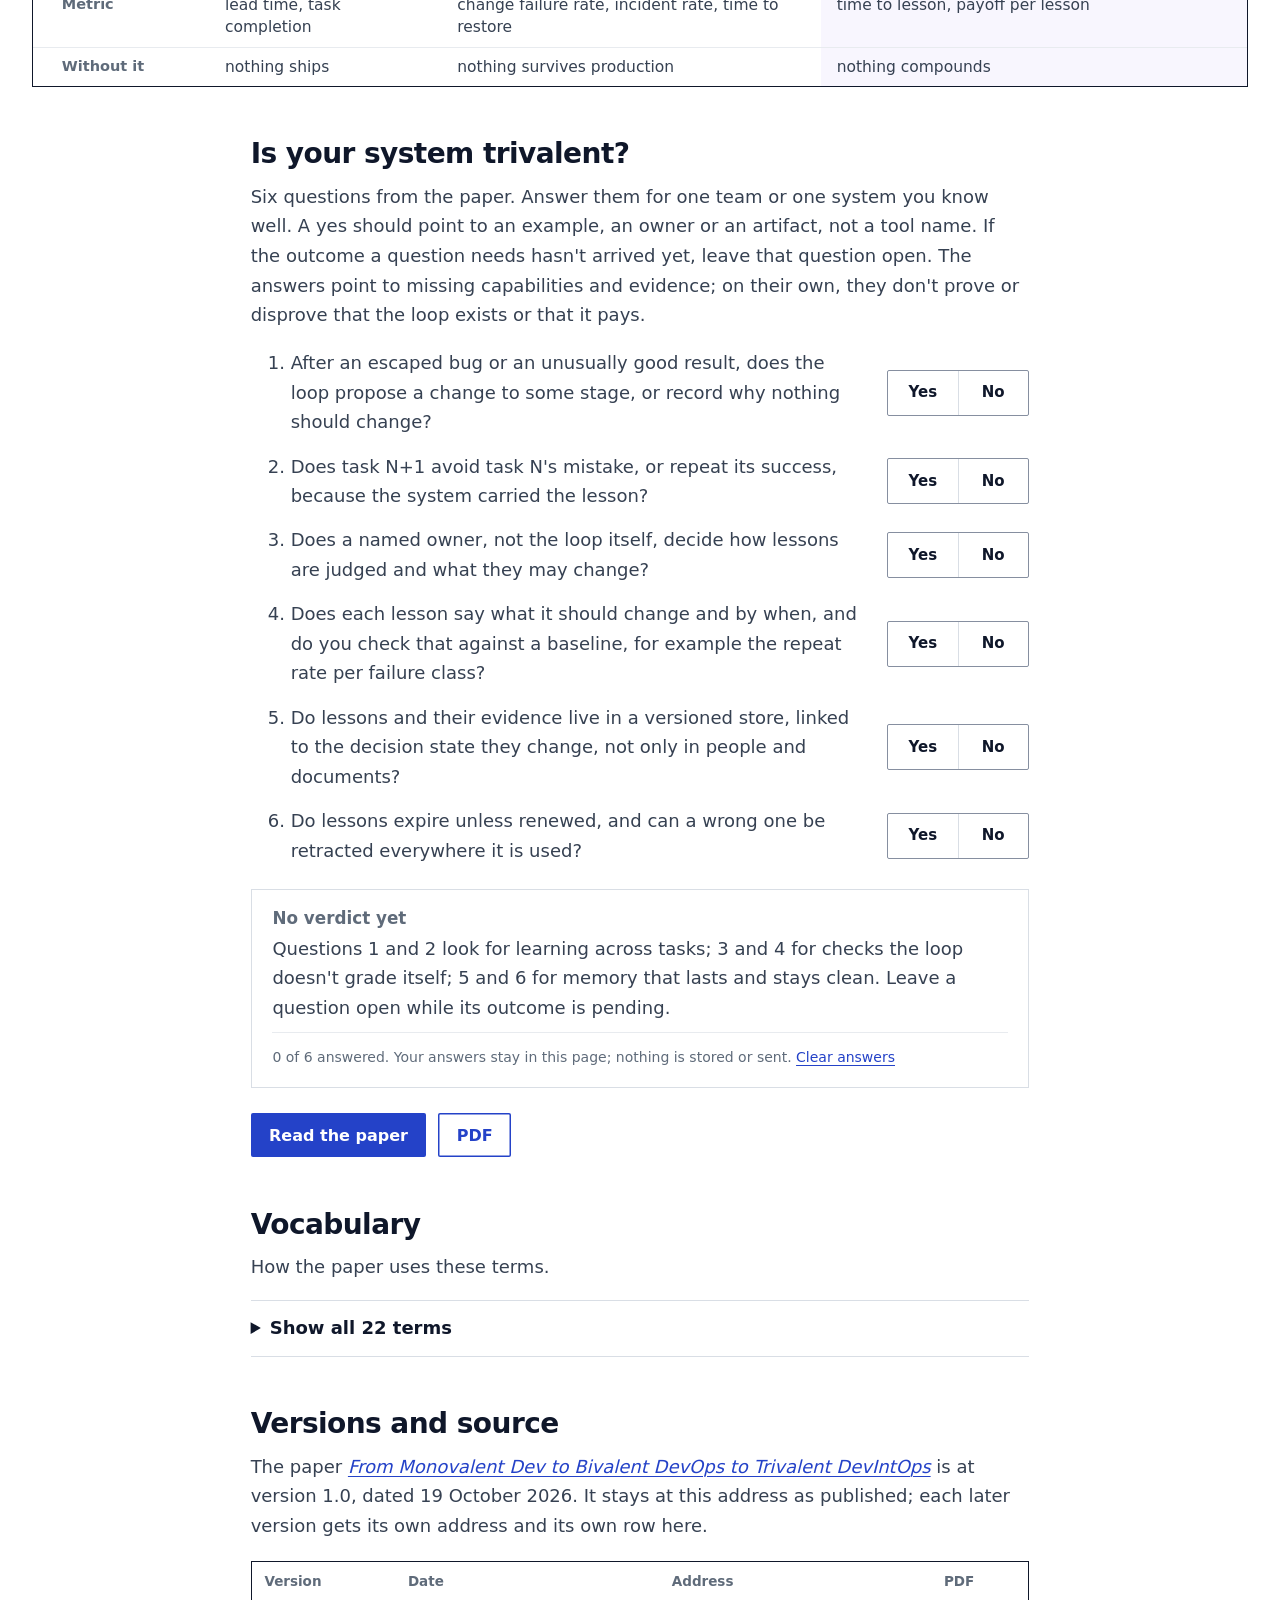
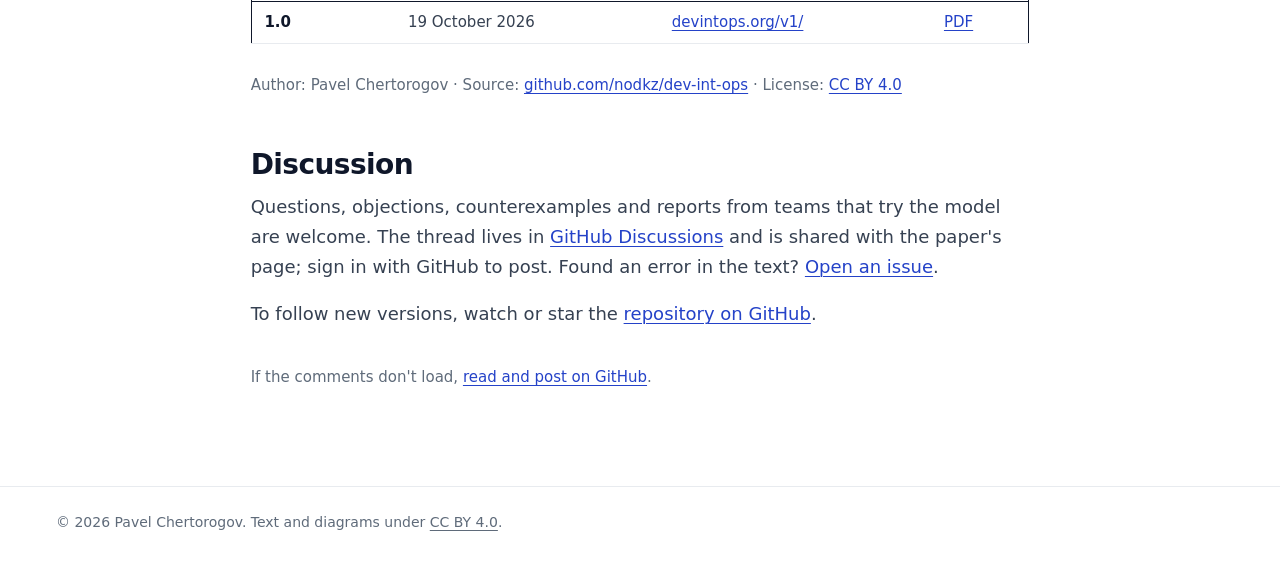
==== commit 69520113: "Open the home page on one slate field edge to edge The author liked round three's M but asked for mo" ====
--- a/site/index.html
+++ b/site/index.html
@@ -33,11 +33,11 @@
 </head>
 <body>
 <!--
-THESIS: The argument, then the model: the key lines as a comparison under the wordmark, DevOps on light paper against DevIntOps on the System hub's slate, then the diagram, still the hero of the first screen, which the visitor takes apart word by word.
+THESIS: The argument, then the model: one slate field edge to edge under the header carries the wordmark, the paper's two buttons and the claim, "We are adding a loop that makes the software itself learn.", then the diagram, still the hero of the first screen, which the visitor takes apart word by word.
 OWN-WORLD: White paper, ink #0F172A for text, Operations blue #2442C8 for every action (links, buttons, focus), hairline rules, square corners. Loop colors from the approved diagrams: teal #087481, blue #2442C8, violet #5A2CCF. System sans, ribbon diagrams as figures.
 STORY: The visitor reads the key lines, then the three verbs next to the diagram, selects parts or follows one lesson through the loops (an escaped bug, a rule that found nothing, a rollout that went well), checks their own system with six questions, then reads the paper or joins the discussion.
-FIRST VIEWPORT: A slim title band (the wordmark beside Read the paper and PDF), the key lines as two columns on the explorer's grid (DevOps: the setups on Soft Sheet; DevIntOps: the punchlines in white on slate, the loop names in the ribbons' light stops; phones stack DevOps over DevIntOps), then the explorable diagram beside its resting panel: the lead, the three verbs, one incident in three loops, the thesis. At 1440 by 900 the hub and both upper loops are in view; on a phone, the hub.
-FORM: Title band, the key lines (the lead pair and two supporting pairs as a DevOps and DevIntOps comparison), explorer, why, valence figure, the model at a glance, self-check, vocabulary (folded), versions and source, discussion. Revised after a three-model design review (Sol, Astra, Opus); the key lines moved above the explorer at the author's request.
+FIRST VIEWPORT: The title band and the key lines as one field of the System hub's slate, edge to edge, its text on the wide column: the wordmark (loops in the ribbons' light stops) beside Read the paper and PDF over a pale rule; the setup quiet; the claim in white at headline scale; the two key lines on the explorer's columns. Then the explorable diagram beside its resting panel: the lead, the three verbs, one incident in three loops, the thesis. At 1440 by 900 the hub and both upper loops are in view; on a phone, the hub.
+FORM: The slate field (title band and key lines), explorer, why, valence figure, the model at a glance, self-check, vocabulary (folded), versions and source, discussion. Revised after a three-model design review (Sol, Astra, Opus); the key lines moved above the explorer and joined the title band at the author's request.
 -->
 <a class="skip" href="#main">Skip to content</a>
 <header class="site-header">
@@ -55,27 +55,20 @@
 
 <main id="main">
   <section class="hero" aria-labelledby="title">
-    <div class="hero-id">
-      <h1 id="title" class="wordmark"><span class="dev">Dev</span><span class="int">Int</span><span class="ops">Ops</span></h1>
-    </div>
-    <div class="actions">
-      <a class="button" href="v1/">Read the paper</a>
-      <a class="button secondary" href="v1/devintops-v1.0.pdf">PDF</a>
-    </div>
-  </section>
-
-  <section class="thesis thesis-home" aria-label="The argument in three lines">
-    <div class="thesis-col thesis-was">
-      <p class="thesis-label"><span class="dev">Dev</span><span class="ops">Ops</span></p>
-      <p class="thesis-claim">We are not just adding AI to the software development lifecycle.</p>
-      <p>A retry loop converges one task.</p>
-      <p>Every task starts from the same defaults.</p>
-    </div>
-    <div class="thesis-col thesis-now">
-      <p class="thesis-label"><span class="dev">Dev</span><span class="int">Int</span><span class="ops">Ops</span></p>
-      <p class="thesis-claim">We are adding <b class="int">intelligence</b> to the lifecycle of software itself.</p>
-      <p>A <b class="int">learning loop</b> makes the next task start better.</p>
-      <p>Without the <b class="int">third loop</b>, nothing compounds.</p>
+    <div class="hero-in">
+      <div class="hero-top">
+        <h1 id="title" class="wordmark"><span class="dev">Dev</span><span class="int">Int</span><span class="ops">Ops</span></h1>
+        <div class="actions">
+          <a class="button" href="v1/">Read the paper</a>
+          <a class="button secondary" href="v1/devintops-v1.0.pdf">PDF</a>
+        </div>
+      </div>
+      <p class="hero-setup">We are not just adding AI to the software development lifecycle.</p>
+      <p class="hero-head">We are adding a loop that makes the software itself learn.</p>
+      <ul class="hero-lines">
+        <li><span class="quiet">A retry loop converges one task.</span> <span>A <b class="int">learning loop</b> makes the next task start better.</span></li>
+        <li><span class="quiet">Every task starts from the same defaults.</span> <span>Without the <b class="int">third loop</b>, nothing compounds.</span></li>
+      </ul>
     </div>
   </section>
 
--- a/site/assets/style.css
+++ b/site/assets/style.css
@@ -260,8 +260,7 @@
 .discuss-box[data-state="loading"] .discuss-note { display: block; }
 
 
-/* Landing: a slim title band, then the explorer */
-.hero { max-width: var(--wide); margin: 1.4rem auto 0; display: flex; flex-wrap: wrap; align-items: flex-end; justify-content: space-between; gap: 0.9rem 2rem; padding-bottom: 1.1rem; border-bottom: 1.5px solid var(--ink); }
+/* Landing: the wordmark, set in the slate field at the end of this sheet */
 .wordmark { margin: 0; font-size: clamp(2.5rem, 5vw, 3.6rem); line-height: 0.95; letter-spacing: -0.035em; }
 
 /* The model at a glance: the reference sheet, lower on the landing page */
@@ -426,8 +425,6 @@
 }
 
 @media (max-width: 760px) {
-  .hero { margin-top: 1rem; gap: 0.8rem; }
-  .hero .actions { width: 100%; }
   .glance-head { padding-left: 1.1rem; padding-right: 1.1rem; }
   .article-head { margin-top: 1.5rem; }
   .toc ol { columns: 1; }
@@ -453,42 +450,54 @@
 }
 .after-check { margin-top: 1.6rem; }
 
-/* Landing: the key lines as a comparison under the title band and above the model. The setups stand in a light
-   DevOps column, the punchlines in a DevIntOps column of the System hub's slate, split on the explorer's columns so
-   the punchlines line up with the panel's text below; subgrid keeps each setup level with its punchline. On slate
-   the loops take the ribbons' light stops (teal 7.5:1, violet 5.9:1, blue 4.7:1). Phones stack DevOps over DevIntOps. */
-.thesis-home { display: grid; grid-template-columns: minmax(0, 1.25fr) 2.5rem minmax(0, 1fr); max-width: var(--wide); margin: 1.4rem auto 0; padding: 0; border: 0; text-align: left; }
-.thesis-col { display: grid; grid-row: span 4; grid-template-rows: subgrid; }
-.thesis-was { grid-column: 1; padding: 0 1.6rem; background: var(--soft); }
-.thesis-now { grid-column: 2 / 4; padding: 0 1.6rem 0 2.5rem; background: var(--ink); -webkit-font-smoothing: antialiased; -moz-osx-font-smoothing: grayscale; }
-.thesis-home p { max-width: none; margin: 0; padding: 0.85rem 0 0.95rem; font-size: clamp(1.02rem, 1.4vw, 1.22rem); line-height: 1.38; text-wrap: balance; }
-.thesis-was p { color: var(--body); font-weight: 500; box-shadow: inset 0 1px 0 var(--rule); }
-.thesis-now p { color: #fff; font-weight: 750; box-shadow: inset 0 1px 0 rgb(255 255 255 / 0.16); }
-.thesis-home b { font-weight: inherit; }
-.thesis-now .int { color: #a57bff; white-space: nowrap; }
-.thesis-home .thesis-label { padding: 1.1rem 0 0.15rem; font-size: 17px; font-weight: 800; line-height: 1.2; letter-spacing: -0.01em; box-shadow: none; }
-.thesis-now .thesis-label .dev { color: #2eb8c4; }
-.thesis-now .thesis-label .ops { color: #5577ff; }
-.thesis-home .thesis-claim { padding: 0.5rem 0 1.2rem; font-size: clamp(1.35rem, 2.3vw, 1.85rem); line-height: 1.2; letter-spacing: -0.02em; box-shadow: none; }
-.thesis-now .thesis-claim { font-weight: 800; }
+/* Landing: the title band and the key lines as one field of the System hub's slate, edge to edge under the header,
+   its text on the wide column: the wordmark beside the paper's two buttons over a pale rule, the quiet setup, the
+   claim at headline scale, then the two key lines on the explorer's columns, so the second starts where the panel's
+   text does below. On slate the loops take the ribbons' light stops (teal 7.5:1, violet 5.8:1, blue 4.6:1), quiet
+   text #b6bfcc (9.6:1), focus rings #8ea2ff (7.4:1). */
+.hero { margin: 0 -24px; padding: 0 24px; background: var(--ink); color: #fff; -webkit-font-smoothing: antialiased; -moz-osx-font-smoothing: grayscale; }
+.hero-in { max-width: var(--wide); margin: 0 auto; padding-top: 2.7rem; }
+.hero-top { display: flex; flex-wrap: wrap; align-items: flex-end; justify-content: space-between; gap: 1rem 2rem; margin-bottom: 2.3rem; padding-bottom: 2.1rem; border-bottom: 1px solid rgb(255 255 255 / 0.16); }
+.hero .wordmark { color: #fff; }
+.hero .dev { color: #2eb8c4; }
+.hero .int { color: #a57bff; }
+.hero .ops { color: #5577ff; }
+.hero b { font-weight: inherit; }
+.hero b.int { white-space: nowrap; }
+.hero .button.secondary { background: transparent; color: #fff; box-shadow: inset 0 0 0 1.5px #5577ff; }
+.hero .button.secondary:hover { background: rgb(85 119 255 / 0.18); color: #fff; }
+.hero a:focus-visible { outline-color: #8ea2ff; }
+.hero-setup { max-width: 56ch; margin: 0; color: #b6bfcc; font-size: clamp(1.1rem, 1.55vw, 1.36rem); line-height: 1.4; font-weight: 500; letter-spacing: -0.005em; text-wrap: balance; }
+.hero-head { max-width: 26ch; margin: 0.95rem 0 0; color: #fff; font-size: clamp(2rem, 4.2vw, 3.4rem); line-height: 1.04; font-weight: 800; letter-spacing: -0.033em; text-wrap: balance; }
+.hero-lines { list-style: none; display: grid; grid-template-columns: minmax(0, 1.25fr) 2.5rem minmax(0, 1fr); margin: 2.7rem 0 0; padding: 0; border-top: 1px solid rgb(255 255 255 / 0.16); }
+.hero-lines li { margin: 0; padding: 1.45rem 0 1.65rem; font-size: clamp(1rem, 1.25vw, 1.14rem); line-height: 1.5; text-wrap: pretty; }
+.hero-lines li:last-child { grid-column: 3; }
+.hero-lines .quiet { color: #b6bfcc; font-weight: 500; }
+.hero-lines span:last-child { display: inline-block; color: #fff; font-weight: 750; }
+.hero + .explorer { margin-top: 2.2rem; }
 @media (max-width: 760px) {
-  .thesis-home { display: block; margin-top: 0.9rem; }
-  .thesis-col { display: block; padding: 0.8rem 1rem 0.85rem; }
-  .thesis-home p { padding: 0; font-size: 15.5px; line-height: 1.36; box-shadow: none; }
-  .thesis-home p + p { margin-top: 0.4rem; }
-  .thesis-home .thesis-label { padding: 0; font-size: 15px; }
-  .thesis-home .thesis-claim { margin-top: 0.25rem; padding: 0 0 0.1rem; font-size: 1.1rem; line-height: 1.24; letter-spacing: -0.012em; }
-  .thesis-now .thesis-claim { font-size: 1.24rem; line-height: 1.16; }
-}
-/* On paper both columns print as ink on white between two ink rules, the loops in their own colors. */
+  .hero { margin: 0 -16px; padding: 0 16px; }
+  .hero-in { padding-top: 1.8rem; }
+  .hero-top { margin-bottom: 1.6rem; padding-bottom: 1.5rem; }
+  .hero-top .actions { width: 100%; }
+  .hero-setup { font-size: 1.05rem; line-height: 1.42; }
+  .hero-head { margin-top: 0.75rem; font-size: clamp(1.7rem, 7.4vw, 2.05rem); line-height: 1.07; }
+  .hero-lines { display: block; margin-top: 2rem; }
+  .hero-lines li { padding: 1.1rem 0 1.2rem; font-size: 15.5px; }
+  .hero-lines li + li { border-top: 1px solid rgb(255 255 255 / 0.12); }
+  .hero + .explorer { margin-top: 1.6rem; }
+}
+/* On paper the field gives way to ink on white, closed by an ink rule, the loops in their own colors. */
 @media print {
-  .thesis-home { margin-top: 1.2rem; border-top: 1.5px solid var(--ink); border-bottom: 1.5px solid var(--ink); }
-  .thesis-was, .thesis-now { background: none; }
-  .thesis-now p { color: var(--ink); box-shadow: inset 0 1px 0 var(--rule); }
-  .thesis-now .int { color: var(--int); }
-  .thesis-now .thesis-label .dev { color: var(--dev); }
-  .thesis-now .thesis-label .ops { color: var(--ops); }
-  .thesis-home .thesis-label, .thesis-home .thesis-claim { box-shadow: none; }
+  .hero { margin: 0; padding: 0 0 0.6rem; background: none; color: var(--ink); border-bottom: 1.5px solid var(--ink); }
+  .hero-in { padding-top: 0; }
+  .hero .wordmark, .hero-head, .hero-lines span:last-child { color: var(--ink); }
+  .hero .dev { color: var(--dev); }
+  .hero .int { color: var(--int); }
+  .hero .ops { color: var(--ops); }
+  .hero-setup, .hero-lines .quiet { color: var(--body); }
+  .hero-top, .hero-lines { border-color: var(--rule); }
+  .hero .button.secondary { color: var(--action); box-shadow: inset 0 0 0 1.5px var(--action); }
 }
 
 /* Paper: Figure 3's written-out text and the appendix follow a stage list with a paragraph. */
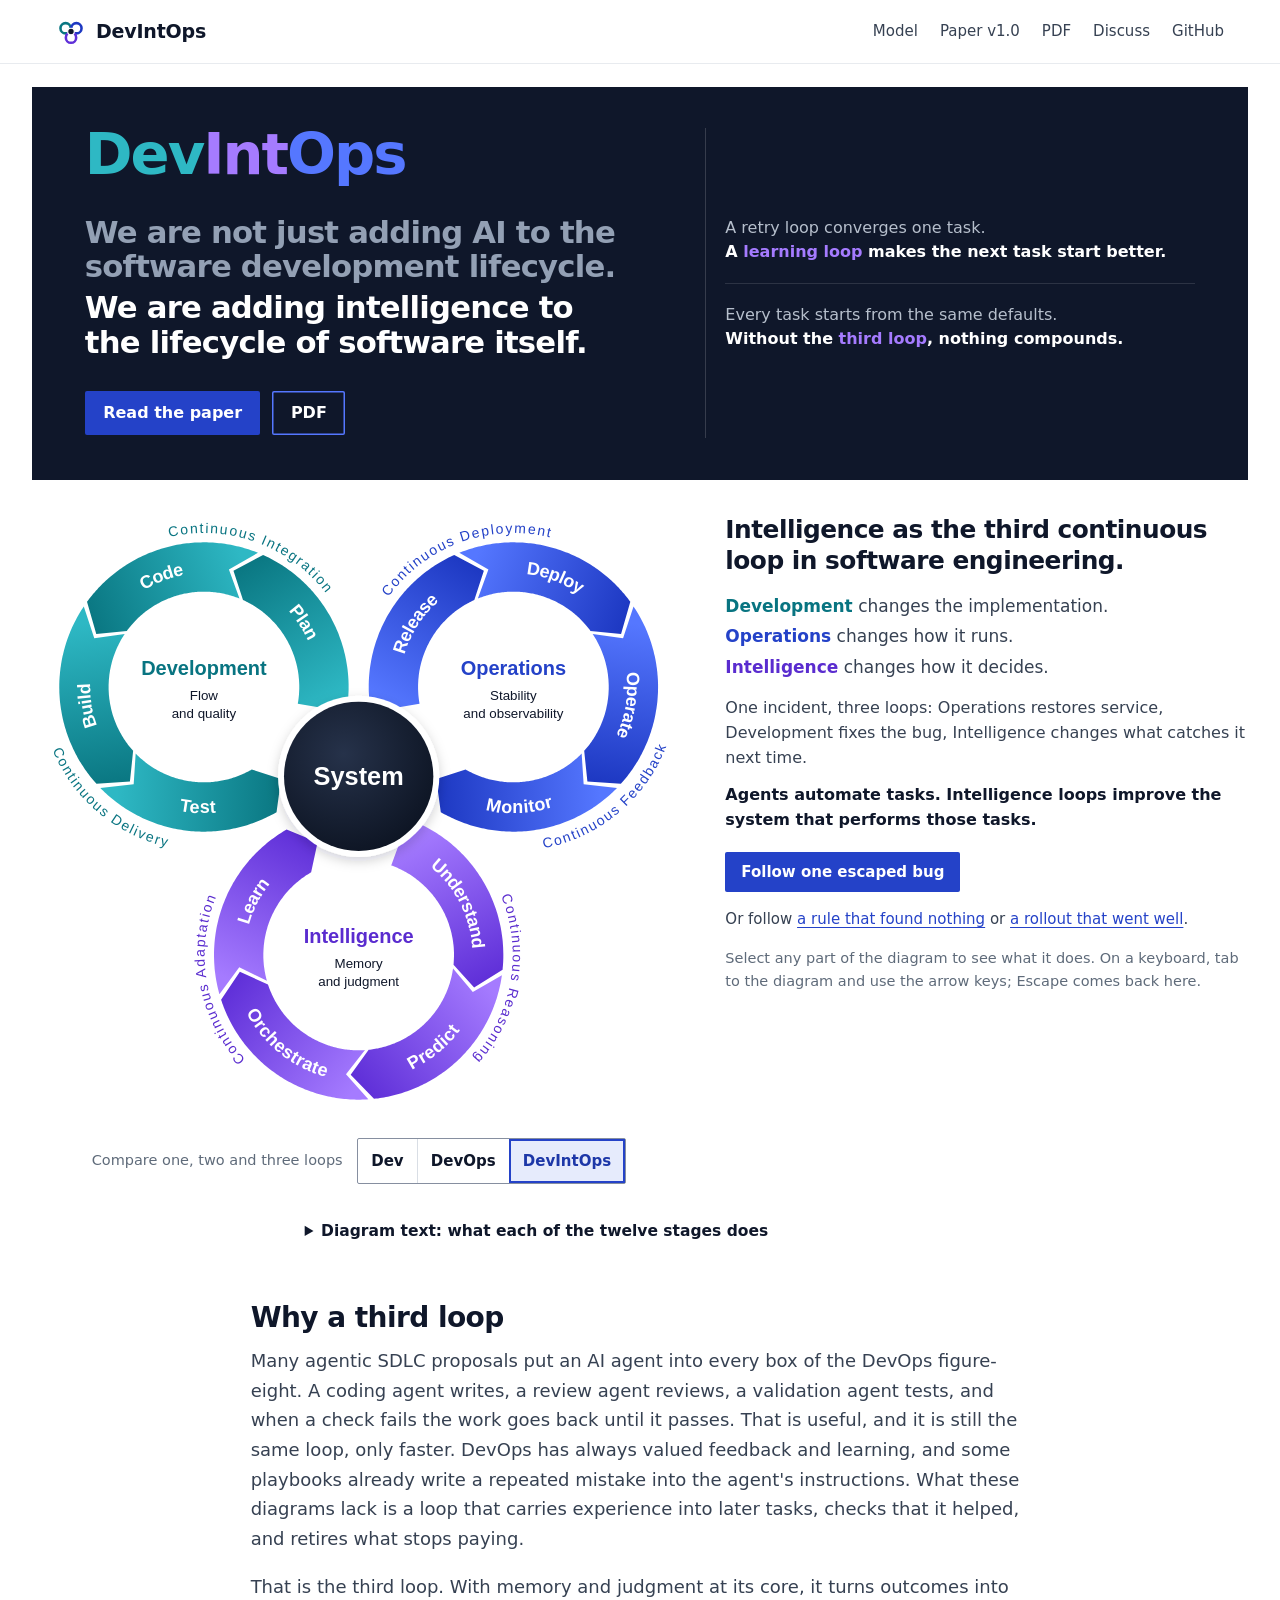
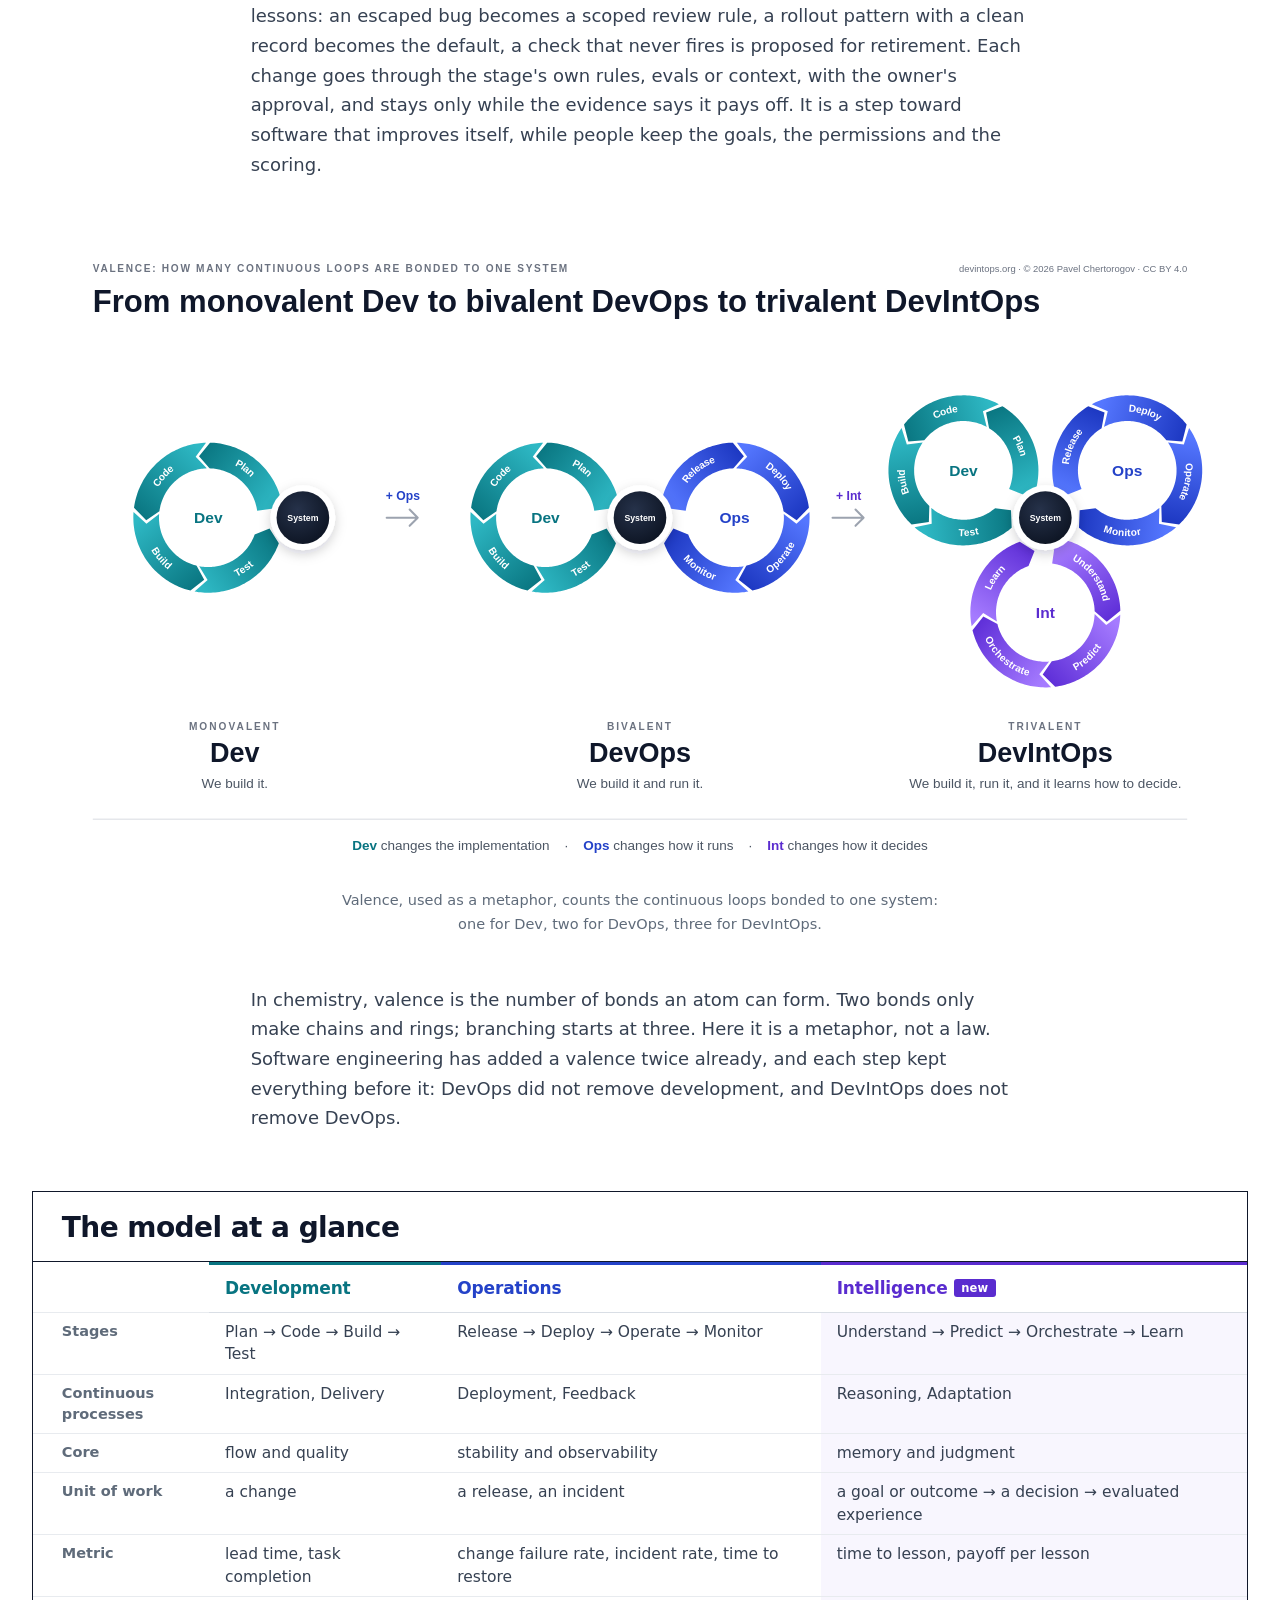
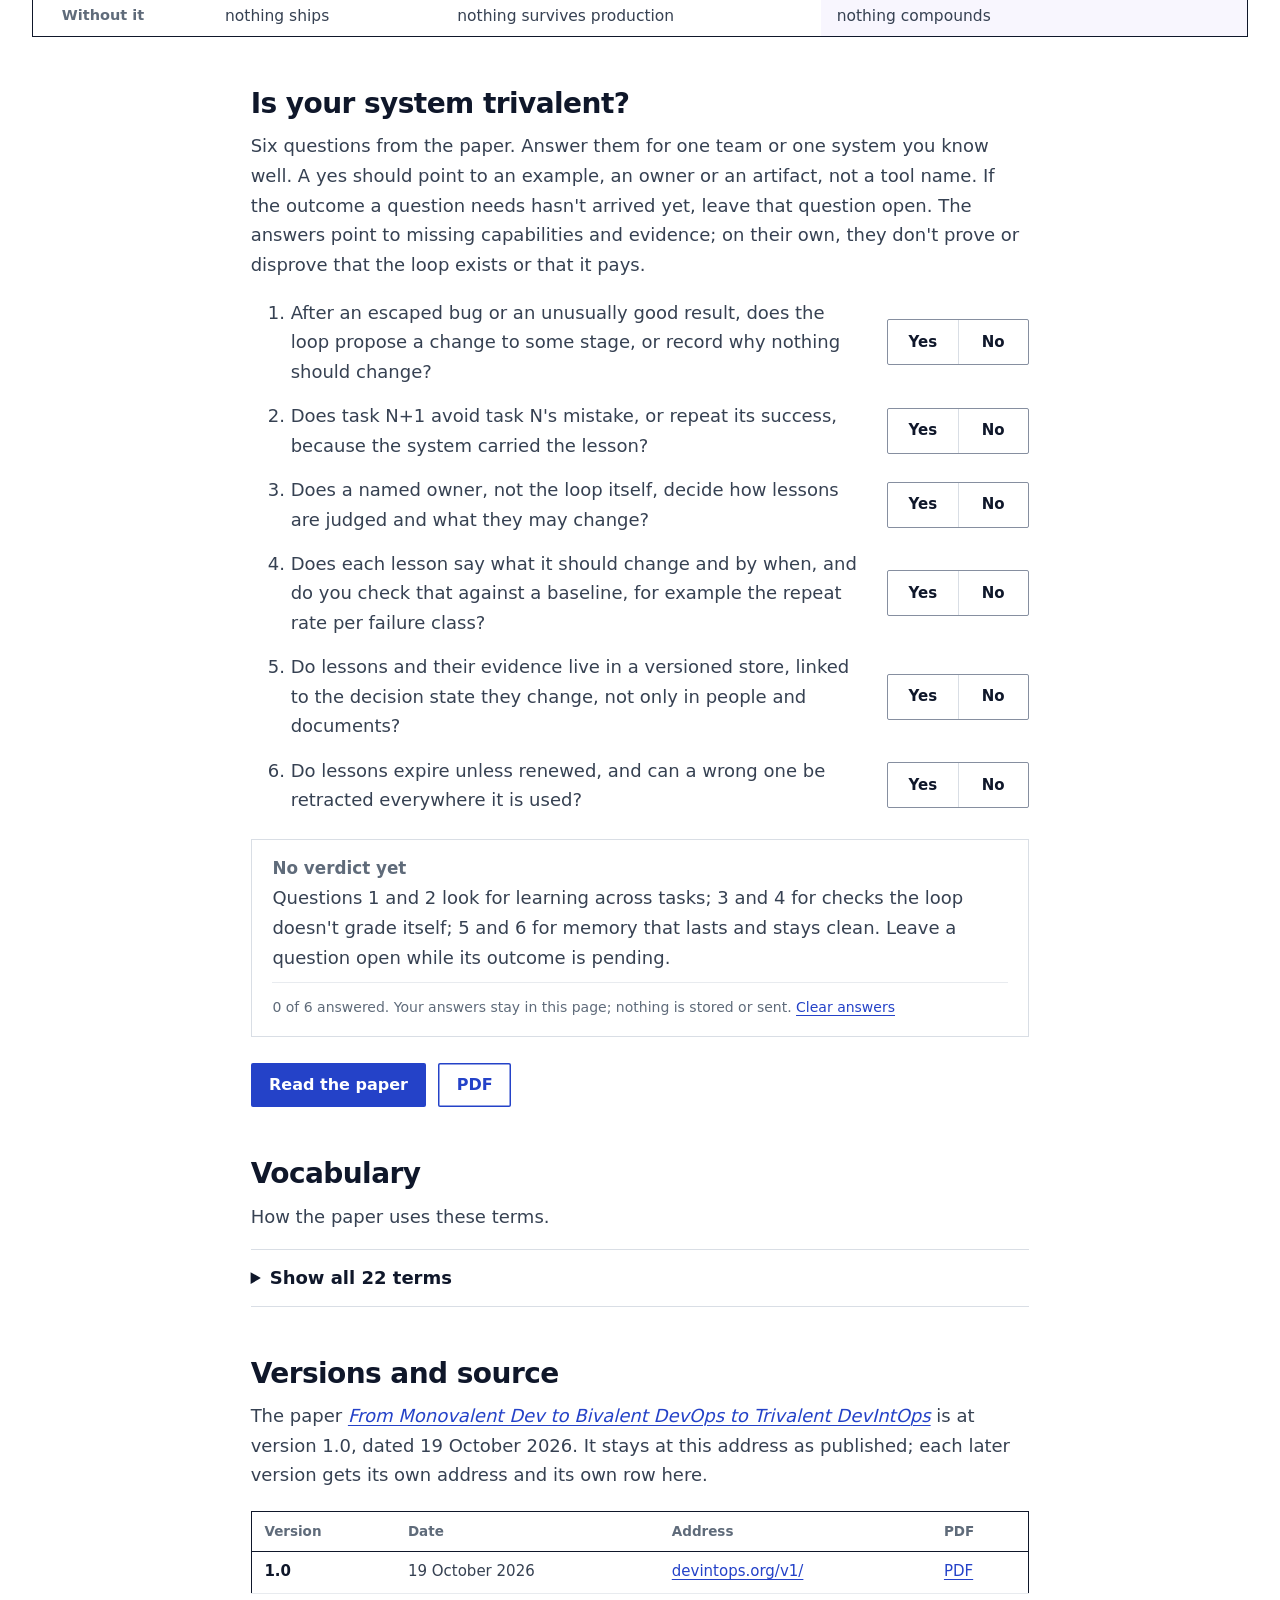
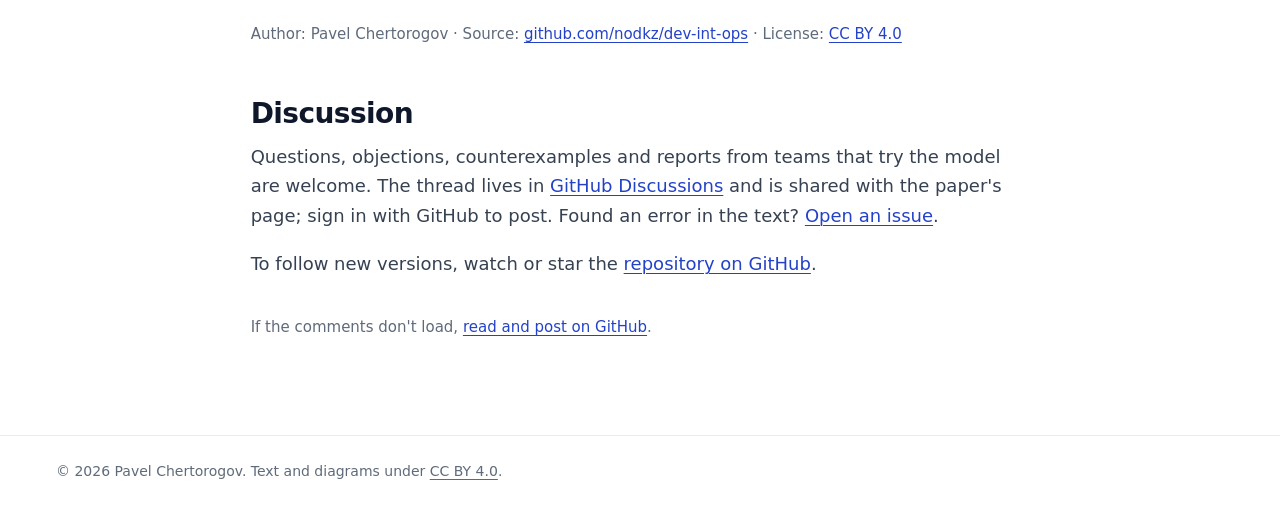
==== commit 6db87e7a: "Split the slate field on the model's columns, with the author's words The author picked M14's layout" ====
--- a/site/index.html
+++ b/site/index.html
@@ -33,11 +33,11 @@
 </head>
 <body>
 <!--
-THESIS: The argument, then the model: one slate field edge to edge under the header carries the wordmark, the paper's two buttons and the claim, "We are adding a loop that makes the software itself learn.", then the diagram, still the hero of the first screen, which the visitor takes apart word by word.
+THESIS: The argument, then the model: one slate field under the header, on the explorer's columns, carries the wordmark, the paper's two buttons and the two sentences as one statement, "We are not just adding AI to the software development lifecycle. We are adding intelligence to the lifecycle of software itself.", then the diagram, still the hero of the first screen, which the visitor takes apart word by word.
 OWN-WORLD: White paper, ink #0F172A for text, Operations blue #2442C8 for every action (links, buttons, focus), hairline rules, square corners. Loop colors from the approved diagrams: teal #087481, blue #2442C8, violet #5A2CCF. System sans, ribbon diagrams as figures.
 STORY: The visitor reads the key lines, then the three verbs next to the diagram, selects parts or follows one lesson through the loops (an escaped bug, a rule that found nothing, a rollout that went well), checks their own system with six questions, then reads the paper or joins the discussion.
-FIRST VIEWPORT: The title band and the key lines as one field of the System hub's slate, edge to edge, its text on the wide column: the wordmark (loops in the ribbons' light stops) beside Read the paper and PDF over a pale rule; the setup quiet; the claim in white at headline scale; the two key lines on the explorer's columns. Then the explorable diagram beside its resting panel: the lead, the three verbs, one incident in three loops, the thesis. At 1440 by 900 the hub and both upper loops are in view; on a phone, the hub.
-FORM: The slate field (title band and key lines), explorer, why, valence figure, the model at a glance, self-check, vocabulary (folded), versions and source, discussion. Revised after a three-model design review (Sol, Astra, Opus); the key lines moved above the explorer and joined the title band at the author's request.
+FIRST VIEWPORT: The title band and the key lines as one field of the System hub's slate in the wide container, split on the explorer's columns: over the drawing, the wordmark (loops in the ribbons' light stops), the two sentences at one size (the setup in quiet gray, the claim in white) and Read the paper and PDF; over the panel, the two key lines, stacked behind a pale vertical rule. Then the explorable diagram beside its resting panel: the lead, the three verbs, one incident in three loops, the thesis. At 1440 by 900 the hub and both upper loops are in view.
+FORM: The slate field (title band, the claim and two key lines), explorer, why, valence figure, the model at a glance, self-check, vocabulary (folded), versions and source, discussion. Revised after a three-model design review (Sol, Astra, Opus); the key lines moved above the explorer and joined the title band at the author's request.
 -->
 <a class="skip" href="#main">Skip to content</a>
 <header class="site-header">
@@ -55,21 +55,19 @@
 
 <main id="main">
   <section class="hero" aria-labelledby="title">
-    <div class="hero-in">
-      <div class="hero-top">
-        <h1 id="title" class="wordmark"><span class="dev">Dev</span><span class="int">Int</span><span class="ops">Ops</span></h1>
-        <div class="actions">
-          <a class="button" href="v1/">Read the paper</a>
-          <a class="button secondary" href="v1/devintops-v1.0.pdf">PDF</a>
-        </div>
+    <div class="hero-main">
+      <h1 id="title" class="wordmark"><span class="dev">Dev</span><span class="int">Int</span><span class="ops">Ops</span></h1>
+      <p class="hero-setup">We are not just adding AI to the software development lifecycle.</p>
+      <p class="hero-head">We are adding intelligence to the lifecycle of software itself.</p>
+      <div class="actions">
+        <a class="button" href="v1/">Read the paper</a>
+        <a class="button secondary" href="v1/devintops-v1.0.pdf">PDF</a>
       </div>
-      <p class="hero-setup">We are not just adding AI to the software development lifecycle.</p>
-      <p class="hero-head">We are adding a loop that makes the software itself learn.</p>
-      <ul class="hero-lines">
-        <li><span class="quiet">A retry loop converges one task.</span> <span>A <b class="int">learning loop</b> makes the next task start better.</span></li>
-        <li><span class="quiet">Every task starts from the same defaults.</span> <span>Without the <b class="int">third loop</b>, nothing compounds.</span></li>
-      </ul>
-    </div>
+    </div>
+    <ul class="hero-lines">
+      <li><span class="quiet">A retry loop converges one task.</span> <span>A <b class="int">learning loop</b> makes the next task start better.</span></li>
+      <li><span class="quiet">Every task starts from the same defaults.</span> <span>Without the <b class="int">third loop</b>, nothing compounds.</span></li>
+    </ul>
   </section>
 
   <section class="explorer explorer-home" id="explore" aria-labelledby="explore-title" data-explorer data-src="assets/model/three-loops.svg">
--- a/site/assets/style.css
+++ b/site/assets/style.css
@@ -450,53 +450,66 @@
 }
 .after-check { margin-top: 1.6rem; }
 
-/* Landing: the title band and the key lines as one field of the System hub's slate, edge to edge under the header,
-   its text on the wide column: the wordmark beside the paper's two buttons over a pale rule, the quiet setup, the
-   claim at headline scale, then the two key lines on the explorer's columns, so the second starts where the panel's
-   text does below. On slate the loops take the ribbons' light stops (teal 7.5:1, violet 5.8:1, blue 4.6:1), quiet
-   text #b6bfcc (9.6:1), focus rings #8ea2ff (7.4:1). */
-.hero { margin: 0 -24px; padding: 0 24px; background: var(--ink); color: #fff; -webkit-font-smoothing: antialiased; -moz-osx-font-smoothing: grayscale; }
-.hero-in { max-width: var(--wide); margin: 0 auto; padding-top: 2.7rem; }
-.hero-top { display: flex; flex-wrap: wrap; align-items: flex-end; justify-content: space-between; gap: 1rem 2rem; margin-bottom: 2.3rem; padding-bottom: 2.1rem; border-bottom: 1px solid rgb(255 255 255 / 0.16); }
+/* Landing: the title band and the key lines as one field of the System hub's slate in the wide container, split on
+   the explorer's columns. Over the drawing: the wordmark, the two sentences at one size, so the second is never read
+   alone (the setup in quiet gray, the claim in white), and the paper's two buttons. Over the panel: the two key lines,
+   stacked behind a pale rule, their text starting where the panel's does below. On slate the loops take the ribbons'
+   light stops (teal 7.5:1, violet 5.8:1, blue 4.6:1), quiet text #93a0b4 (6.7:1) and #b6bfcc (9.6:1), focus rings
+   #8ea2ff (7.4:1). Under 960px the key lines move under the statement; under 760px they stack. */
+.hero { display: grid; grid-template-columns: minmax(0, 1.25fr) 2.5rem minmax(0, 1fr); max-width: var(--wide); margin: 1.4rem auto 0; background: var(--ink); color: #fff; -webkit-font-smoothing: antialiased; -moz-osx-font-smoothing: grayscale; }
+.hero-main { grid-column: 1; padding: 2.6rem 0 2.8rem 3.3rem; }
 .hero .wordmark { color: #fff; }
 .hero .dev { color: #2eb8c4; }
 .hero .int { color: #a57bff; }
 .hero .ops { color: #5577ff; }
 .hero b { font-weight: inherit; }
 .hero b.int { white-space: nowrap; }
+.hero-setup, .hero-head { max-width: none; margin: 0; font-size: clamp(1.45rem, 2.4vw, 2.05rem); line-height: 1.12; letter-spacing: -0.026em; text-wrap: balance; }
+.hero-setup { margin-top: 2rem; color: #93a0b4; font-weight: 600; }
+.hero-head { margin-top: 0.4rem; color: #fff; font-weight: 800; }
+.hero .actions { margin-top: 2rem; }
 .hero .button.secondary { background: transparent; color: #fff; box-shadow: inset 0 0 0 1.5px #5577ff; }
 .hero .button.secondary:hover { background: rgb(85 119 255 / 0.18); color: #fff; }
 .hero a:focus-visible { outline-color: #8ea2ff; }
-.hero-setup { max-width: 56ch; margin: 0; color: #b6bfcc; font-size: clamp(1.1rem, 1.55vw, 1.36rem); line-height: 1.4; font-weight: 500; letter-spacing: -0.005em; text-wrap: balance; }
-.hero-head { max-width: 26ch; margin: 0.95rem 0 0; color: #fff; font-size: clamp(2rem, 4.2vw, 3.4rem); line-height: 1.04; font-weight: 800; letter-spacing: -0.033em; text-wrap: balance; }
-.hero-lines { list-style: none; display: grid; grid-template-columns: minmax(0, 1.25fr) 2.5rem minmax(0, 1fr); margin: 2.7rem 0 0; padding: 0; border-top: 1px solid rgb(255 255 255 / 0.16); }
-.hero-lines li { margin: 0; padding: 1.45rem 0 1.65rem; font-size: clamp(1rem, 1.25vw, 1.14rem); line-height: 1.5; text-wrap: pretty; }
-.hero-lines li:last-child { grid-column: 3; }
+.hero-lines { grid-column: 3; display: flex; flex-direction: column; justify-content: center; position: relative; list-style: none; margin: 0; padding: 2.2rem 3.3rem 2.2rem 0; }
+.hero-lines::before { content: ""; position: absolute; left: -1.25rem; top: 2.6rem; bottom: 2.6rem; border-left: 1px solid rgb(255 255 255 / 0.16); }
+.hero-lines li { margin: 0; padding: 1.2rem 0; font-size: clamp(1rem, 1.25vw, 1.14rem); line-height: 1.5; text-wrap: pretty; }
+.hero-lines li + li { border-top: 1px solid rgb(255 255 255 / 0.12); }
+.hero-lines li > span { display: block; }
 .hero-lines .quiet { color: #b6bfcc; font-weight: 500; }
-.hero-lines span:last-child { display: inline-block; color: #fff; font-weight: 750; }
+.hero-lines li > span:last-child { color: #fff; font-weight: 750; }
 .hero + .explorer { margin-top: 2.2rem; }
+@media (max-width: 960px) {
+  .hero { display: block; }
+  .hero-main { padding: 2.4rem 2.4rem 0; }
+  .hero-lines { display: grid; grid-template-columns: 1fr 1fr; column-gap: 2rem; margin-top: 2.2rem; padding: 0 2.4rem; border-top: 1px solid rgb(255 255 255 / 0.16); }
+  .hero-lines::before { content: none; }
+  .hero-lines li + li { border-top: 0; }
+}
 @media (max-width: 760px) {
-  .hero { margin: 0 -16px; padding: 0 16px; }
-  .hero-in { padding-top: 1.8rem; }
-  .hero-top { margin-bottom: 1.6rem; padding-bottom: 1.5rem; }
-  .hero-top .actions { width: 100%; }
-  .hero-setup { font-size: 1.05rem; line-height: 1.42; }
-  .hero-head { margin-top: 0.75rem; font-size: clamp(1.7rem, 7.4vw, 2.05rem); line-height: 1.07; }
-  .hero-lines { display: block; margin-top: 2rem; }
-  .hero-lines li { padding: 1.1rem 0 1.2rem; font-size: 15.5px; }
+  .hero { margin-top: 1rem; }
+  .hero-main { padding: 1.9rem 1.25rem 0; }
+  .hero-setup, .hero-head { font-size: 1.42rem; line-height: 1.12; }
+  .hero-setup { margin-top: 1.5rem; }
+  .hero .actions { margin-top: 1.5rem; }
+  .hero-lines { display: block; margin-top: 1.9rem; padding: 0; }
+  .hero-lines li { padding: 1rem 1.25rem 1.1rem; font-size: 15.5px; }
   .hero-lines li + li { border-top: 1px solid rgb(255 255 255 / 0.12); }
   .hero + .explorer { margin-top: 1.6rem; }
 }
 /* On paper the field gives way to ink on white, closed by an ink rule, the loops in their own colors. */
 @media print {
-  .hero { margin: 0; padding: 0 0 0.6rem; background: none; color: var(--ink); border-bottom: 1.5px solid var(--ink); }
-  .hero-in { padding-top: 0; }
-  .hero .wordmark, .hero-head, .hero-lines span:last-child { color: var(--ink); }
+  .hero { display: block; margin: 0; padding: 0 0 0.6rem; background: none; color: var(--ink); border-bottom: 1.5px solid var(--ink); }
+  .hero-main { padding: 0; }
+  .hero .wordmark, .hero-head, .hero-lines li > span:last-child { color: var(--ink); }
   .hero .dev { color: var(--dev); }
   .hero .int { color: var(--int); }
   .hero .ops { color: var(--ops); }
   .hero-setup, .hero-lines .quiet { color: var(--body); }
-  .hero-top, .hero-lines { border-color: var(--rule); }
+  .hero-lines { display: grid; grid-template-columns: 1fr 1fr; column-gap: 1.5rem; margin-top: 0.9rem; padding: 0; border-top: 1px solid var(--rule); }
+  .hero-lines::before { content: none; }
+  .hero-lines li { padding: 0.6rem 0 0; }
+  .hero-lines li + li { border-top: 0; }
   .hero .button.secondary { color: var(--action); box-shadow: inset 0 0 0 1.5px var(--action); }
 }
 
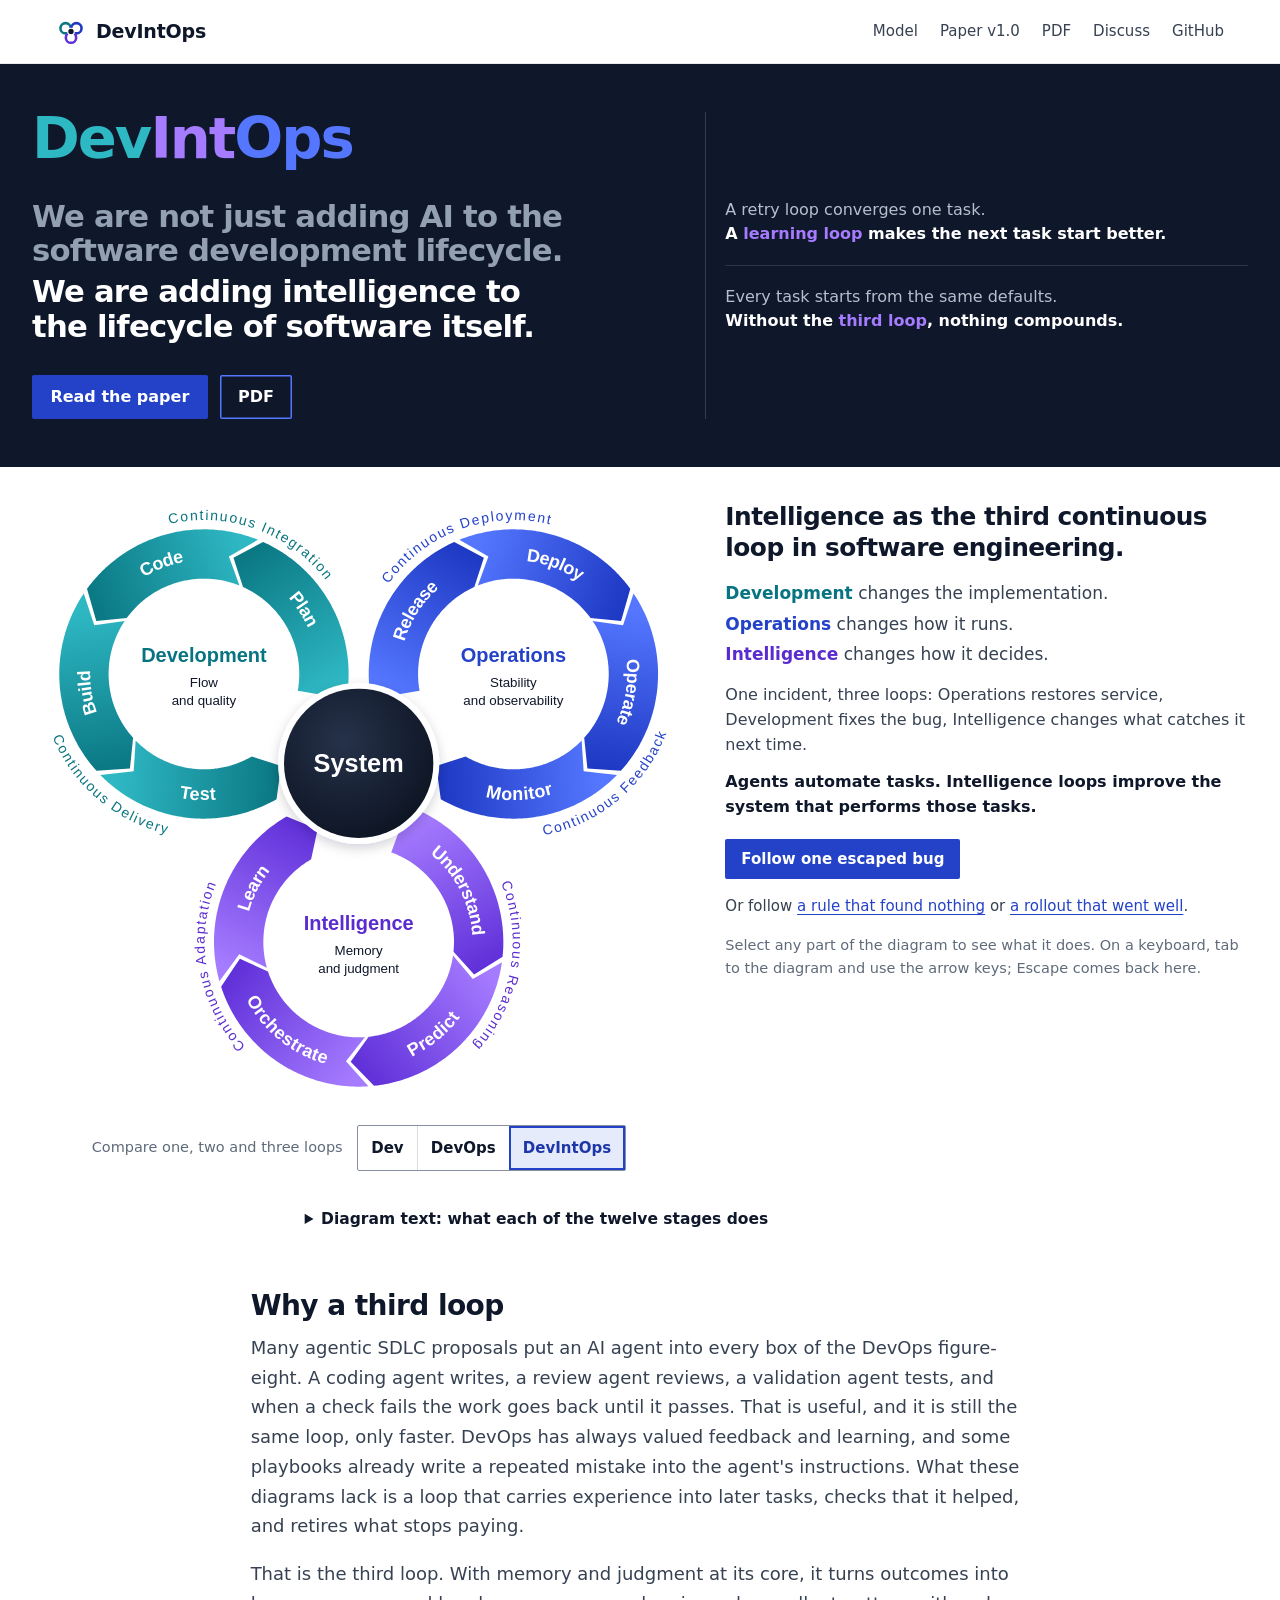
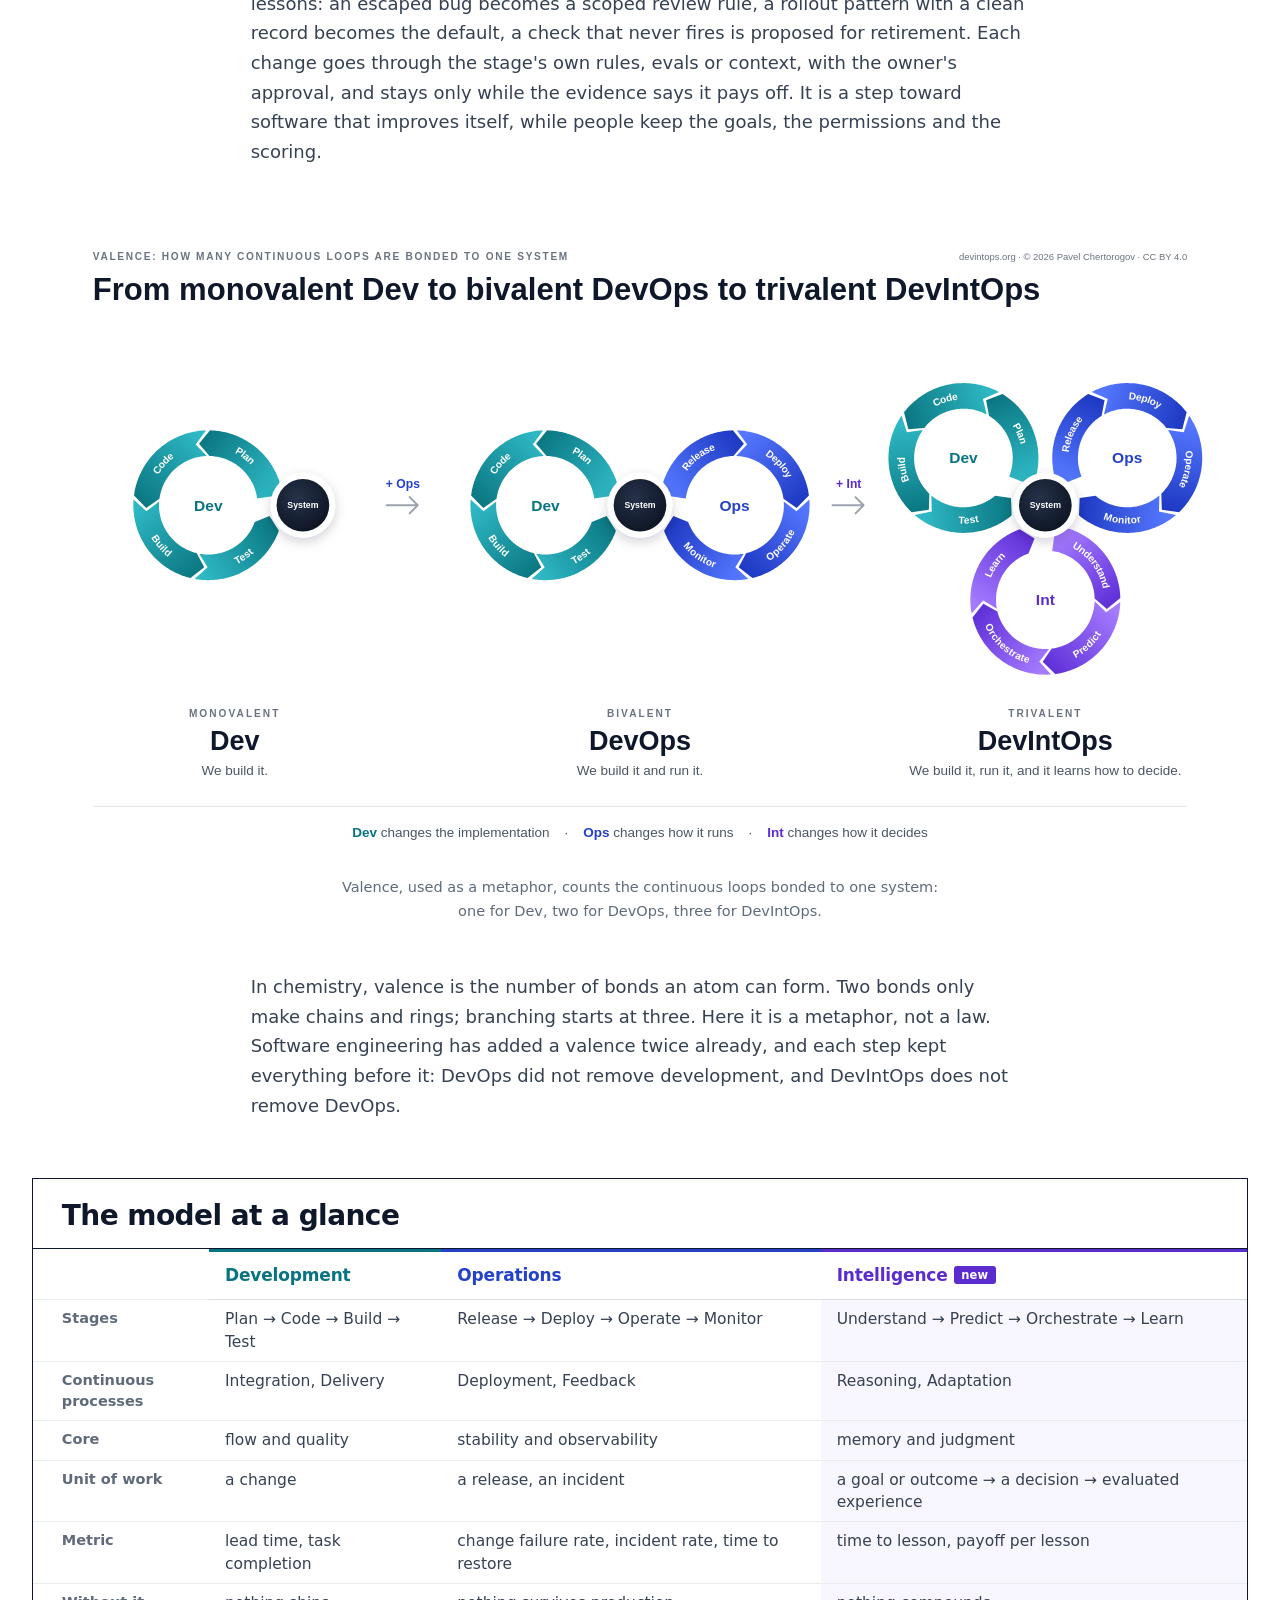
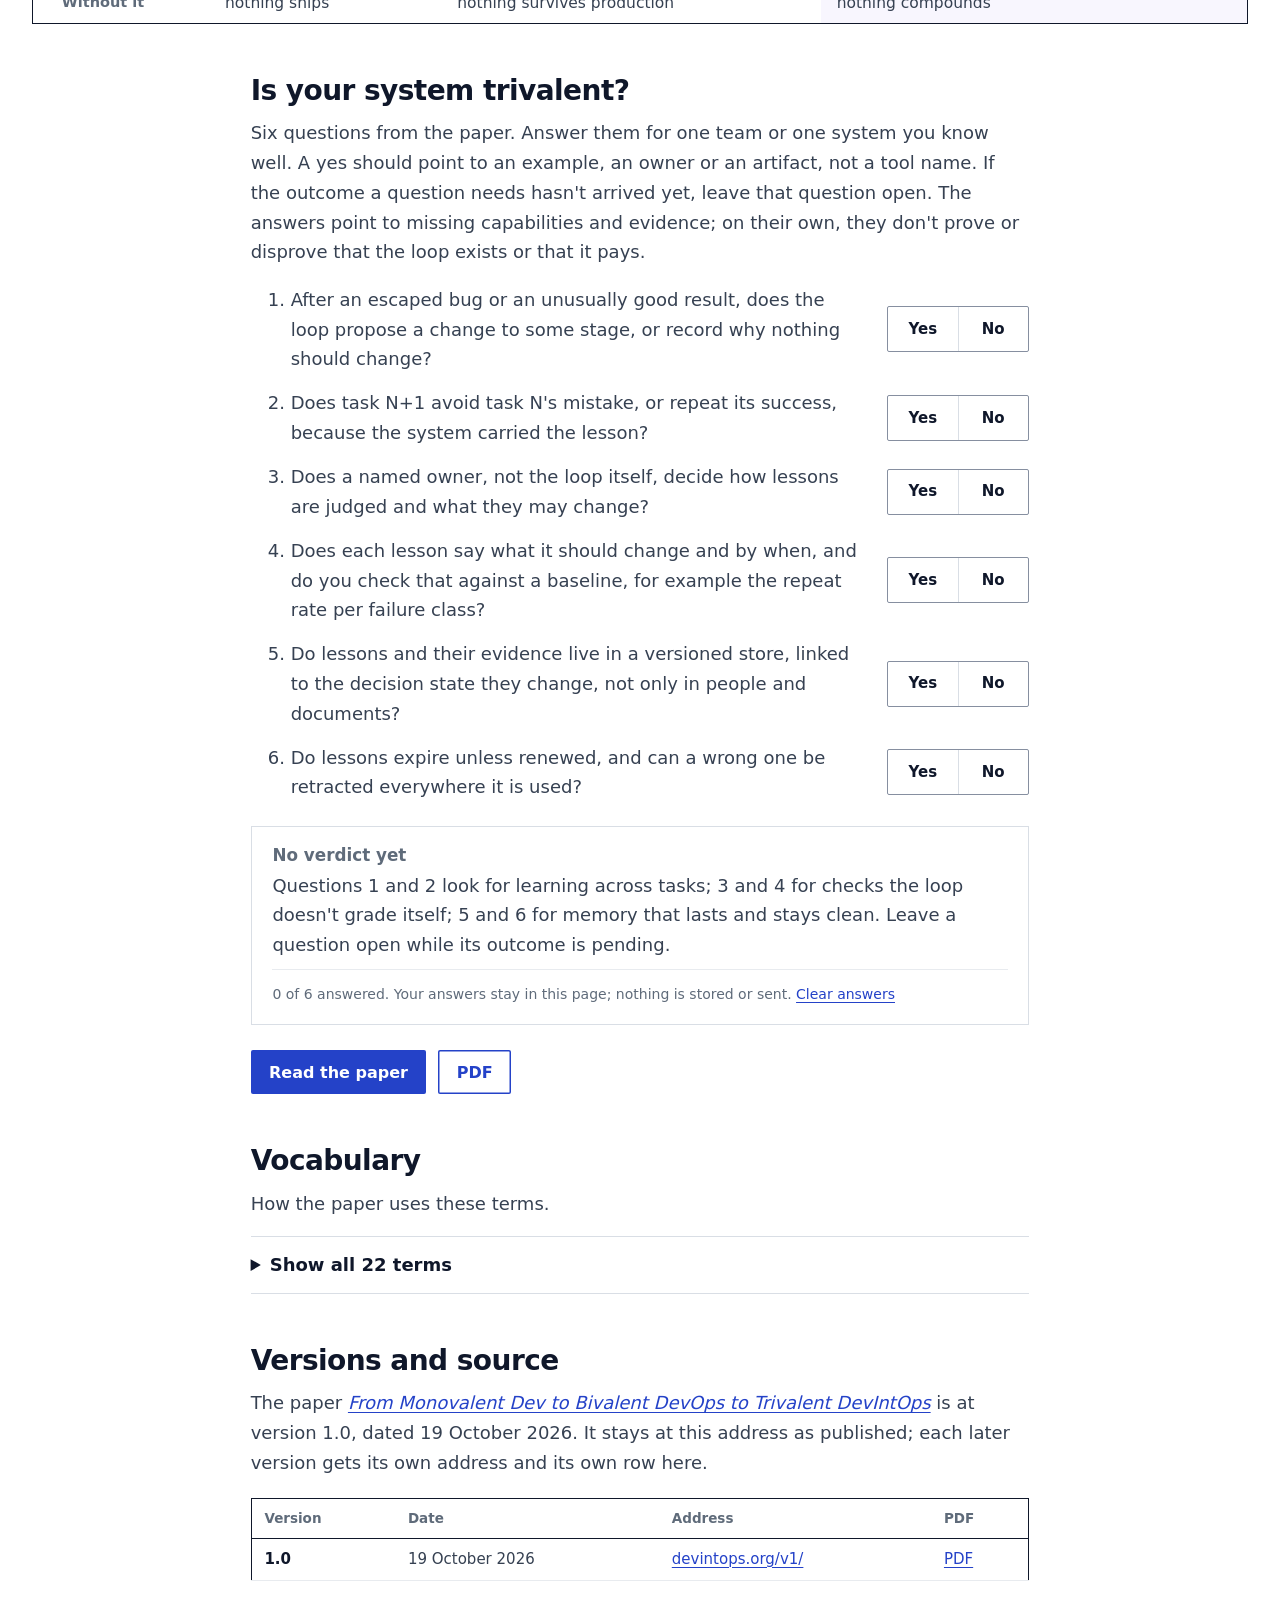
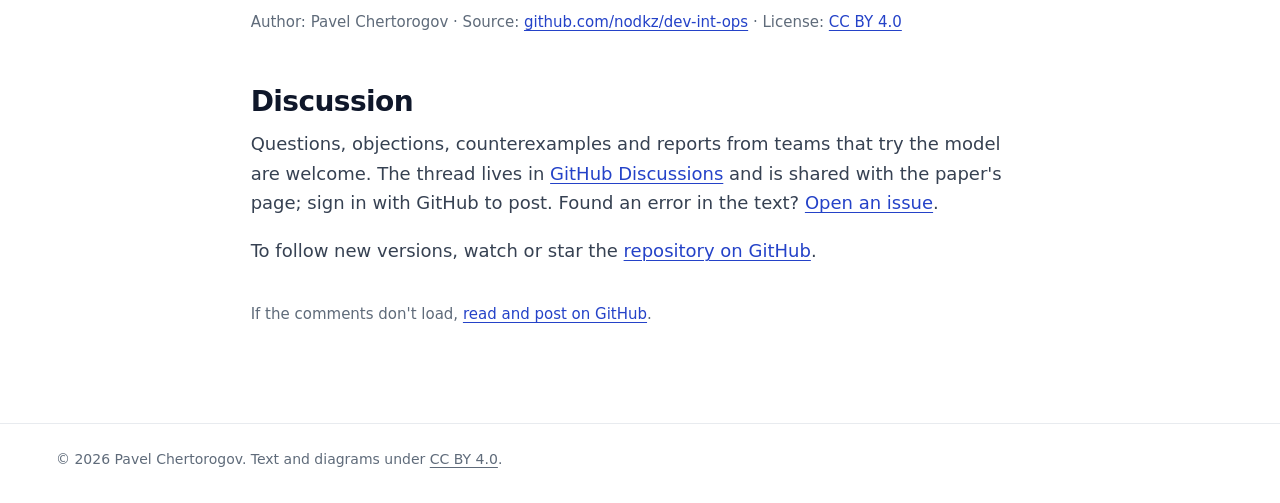
==== commit bff8e3fe: "Run the slate field the full width of the window The slate now reaches both edges of the window, dir" ====
--- a/site/index.html
+++ b/site/index.html
@@ -33,11 +33,11 @@
 </head>
 <body>
 <!--
-THESIS: The argument, then the model: one slate field under the header, on the explorer's columns, carries the wordmark, the paper's two buttons and the two sentences as one statement, "We are not just adding AI to the software development lifecycle. We are adding intelligence to the lifecycle of software itself.", then the diagram, still the hero of the first screen, which the visitor takes apart word by word.
+THESIS: The argument, then the model: one full-width slate field under the header, its content on the explorer's columns, carries the wordmark, the paper's two buttons and the two sentences as one statement, "We are not just adding AI to the software development lifecycle. We are adding intelligence to the lifecycle of software itself.", then the diagram, still the hero of the first screen, which the visitor takes apart word by word.
 OWN-WORLD: White paper, ink #0F172A for text, Operations blue #2442C8 for every action (links, buttons, focus), hairline rules, square corners. Loop colors from the approved diagrams: teal #087481, blue #2442C8, violet #5A2CCF. System sans, ribbon diagrams as figures.
 STORY: The visitor reads the key lines, then the three verbs next to the diagram, selects parts or follows one lesson through the loops (an escaped bug, a rule that found nothing, a rollout that went well), checks their own system with six questions, then reads the paper or joins the discussion.
-FIRST VIEWPORT: The title band and the key lines as one field of the System hub's slate in the wide container, split on the explorer's columns: over the drawing, the wordmark (loops in the ribbons' light stops), the two sentences at one size (the setup in quiet gray, the claim in white) and Read the paper and PDF; over the panel, the two key lines, stacked behind a pale vertical rule. Then the explorable diagram beside its resting panel: the lead, the three verbs, one incident in three loops, the thesis. At 1440 by 900 the hub and both upper loops are in view.
-FORM: The slate field (title band, the claim and two key lines), explorer, why, valence figure, the model at a glance, self-check, vocabulary (folded), versions and source, discussion. Revised after a three-model design review (Sol, Astra, Opus); the key lines moved above the explorer and joined the title band at the author's request.
+FIRST VIEWPORT: The title band and the key lines as one field of the System hub's slate, directly under the header and running the full width of the window, its content in the wide container, split on the explorer's columns: over the drawing, the wordmark (loops in the ribbons' light stops), the two sentences at one size (the setup in quiet gray, the claim in white) and Read the paper and PDF; over the panel, the two key lines, stacked behind a pale vertical rule. Then the explorable diagram beside its resting panel: the lead, the three verbs, one incident in three loops, the thesis. At 1440 by 900 the hub and both upper loops are in view.
+FORM: The slate field (title band, the claim and two key lines), explorer, why, valence figure, the model at a glance, self-check, vocabulary (folded), versions and source, discussion. Revised after a three-model design review (Sol, Astra, Opus); the key lines moved above the explorer and joined the title band, on a slate that runs the full width of the window, at the author's request.
 -->
 <a class="skip" href="#main">Skip to content</a>
 <header class="site-header">
--- a/site/assets/style.css
+++ b/site/assets/style.css
@@ -450,14 +450,16 @@
 }
 .after-check { margin-top: 1.6rem; }
 
-/* Landing: the title band and the key lines as one field of the System hub's slate in the wide container, split on
-   the explorer's columns. Over the drawing: the wordmark, the two sentences at one size, so the second is never read
-   alone (the setup in quiet gray, the claim in white), and the paper's two buttons. Over the panel: the two key lines,
-   stacked behind a pale rule, their text starting where the panel's does below. On slate the loops take the ribbons'
-   light stops (teal 7.5:1, violet 5.8:1, blue 4.6:1), quiet text #93a0b4 (6.7:1) and #b6bfcc (9.6:1), focus rings
-   #8ea2ff (7.4:1). Under 960px the key lines move under the statement; under 760px they stack. */
-.hero { display: grid; grid-template-columns: minmax(0, 1.25fr) 2.5rem minmax(0, 1fr); max-width: var(--wide); margin: 1.4rem auto 0; background: var(--ink); color: #fff; -webkit-font-smoothing: antialiased; -moz-osx-font-smoothing: grayscale; }
-.hero-main { grid-column: 1; padding: 2.6rem 0 2.8rem 3.3rem; }
+/* Landing: the title band and the key lines as one field of the System hub's slate, directly under the header. The
+   slate runs the full width of the window (the field cancels main's gutters, no 100vw, so no sideways scroll); its
+   content keeps to the wide container, split on the explorer's columns. Over the drawing: the wordmark on the
+   drawing's left edge, the two sentences at one size, so the second is never read alone (the setup in quiet gray,
+   the claim in white), and the paper's two buttons. Over the panel: the two key lines, stacked behind a pale rule,
+   their text starting where the panel's does below. On slate the loops take the ribbons' light stops (teal 7.5:1,
+   violet 5.8:1, blue 4.6:1), quiet text #93a0b4 (6.7:1) and #b6bfcc (9.6:1), focus rings #8ea2ff (7.4:1). Under
+   960px the key lines move under the statement; under 760px they stack. */
+.hero { display: grid; grid-template-columns: minmax(0, 1.25fr) 2.5rem minmax(0, 1fr); margin: 0 -24px; padding: 0 max(24px, calc(50% - var(--wide) / 2 + 24px)); background: var(--ink); color: #fff; -webkit-font-smoothing: antialiased; -moz-osx-font-smoothing: grayscale; }
+.hero-main { grid-column: 1; padding: 3rem 0; }
 .hero .wordmark { color: #fff; }
 .hero .dev { color: #2eb8c4; }
 .hero .int { color: #a57bff; }
@@ -471,8 +473,8 @@
 .hero .button.secondary { background: transparent; color: #fff; box-shadow: inset 0 0 0 1.5px #5577ff; }
 .hero .button.secondary:hover { background: rgb(85 119 255 / 0.18); color: #fff; }
 .hero a:focus-visible { outline-color: #8ea2ff; }
-.hero-lines { grid-column: 3; display: flex; flex-direction: column; justify-content: center; position: relative; list-style: none; margin: 0; padding: 2.2rem 3.3rem 2.2rem 0; }
-.hero-lines::before { content: ""; position: absolute; left: -1.25rem; top: 2.6rem; bottom: 2.6rem; border-left: 1px solid rgb(255 255 255 / 0.16); }
+.hero-lines { grid-column: 3; display: flex; flex-direction: column; justify-content: center; position: relative; list-style: none; margin: 0; padding: 2.6rem 0; }
+.hero-lines::before { content: ""; position: absolute; left: -1.25rem; top: 3rem; bottom: 3rem; border-left: 1px solid rgb(255 255 255 / 0.16); }
 .hero-lines li { margin: 0; padding: 1.2rem 0; font-size: clamp(1rem, 1.25vw, 1.14rem); line-height: 1.5; text-wrap: pretty; }
 .hero-lines li + li { border-top: 1px solid rgb(255 255 255 / 0.12); }
 .hero-lines li > span { display: block; }
@@ -481,19 +483,19 @@
 .hero + .explorer { margin-top: 2.2rem; }
 @media (max-width: 960px) {
   .hero { display: block; }
-  .hero-main { padding: 2.4rem 2.4rem 0; }
-  .hero-lines { display: grid; grid-template-columns: 1fr 1fr; column-gap: 2rem; margin-top: 2.2rem; padding: 0 2.4rem; border-top: 1px solid rgb(255 255 255 / 0.16); }
+  .hero-main { padding: 2.6rem 0 0; }
+  .hero-lines { display: grid; grid-template-columns: 1fr 1fr; column-gap: 2rem; margin-top: 2.2rem; padding: 0 0 1.4rem; border-top: 1px solid rgb(255 255 255 / 0.16); }
   .hero-lines::before { content: none; }
   .hero-lines li + li { border-top: 0; }
 }
 @media (max-width: 760px) {
-  .hero { margin-top: 1rem; }
-  .hero-main { padding: 1.9rem 1.25rem 0; }
+  .hero { margin: 0 -16px; padding: 0 16px; }
+  .hero-main { padding: 2rem 0 0; }
   .hero-setup, .hero-head { font-size: 1.42rem; line-height: 1.12; }
   .hero-setup { margin-top: 1.5rem; }
   .hero .actions { margin-top: 1.5rem; }
-  .hero-lines { display: block; margin-top: 1.9rem; padding: 0; }
-  .hero-lines li { padding: 1rem 1.25rem 1.1rem; font-size: 15.5px; }
+  .hero-lines { display: block; margin-top: 1.9rem; padding: 0 0 0.4rem; }
+  .hero-lines li { padding: 1rem 0 1.1rem; font-size: 15.5px; }
   .hero-lines li + li { border-top: 1px solid rgb(255 255 255 / 0.12); }
   .hero + .explorer { margin-top: 1.6rem; }
 }
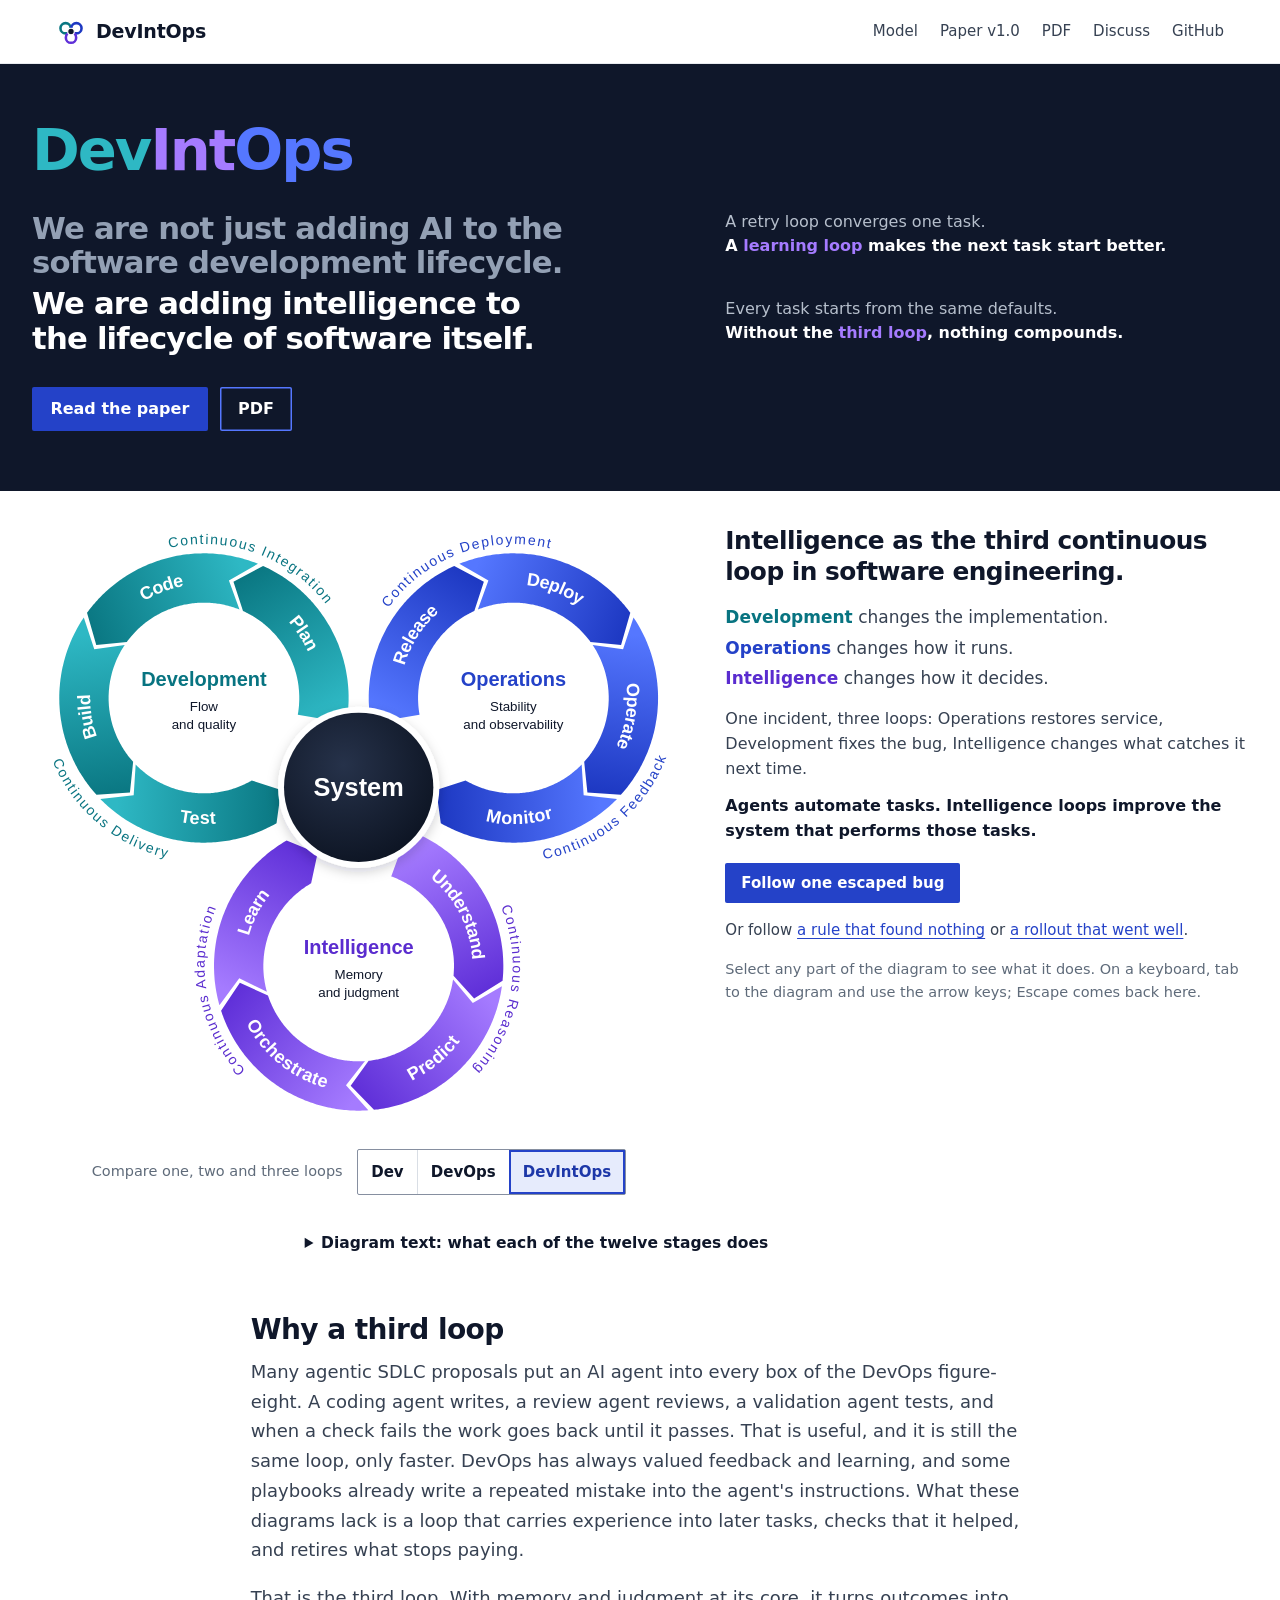
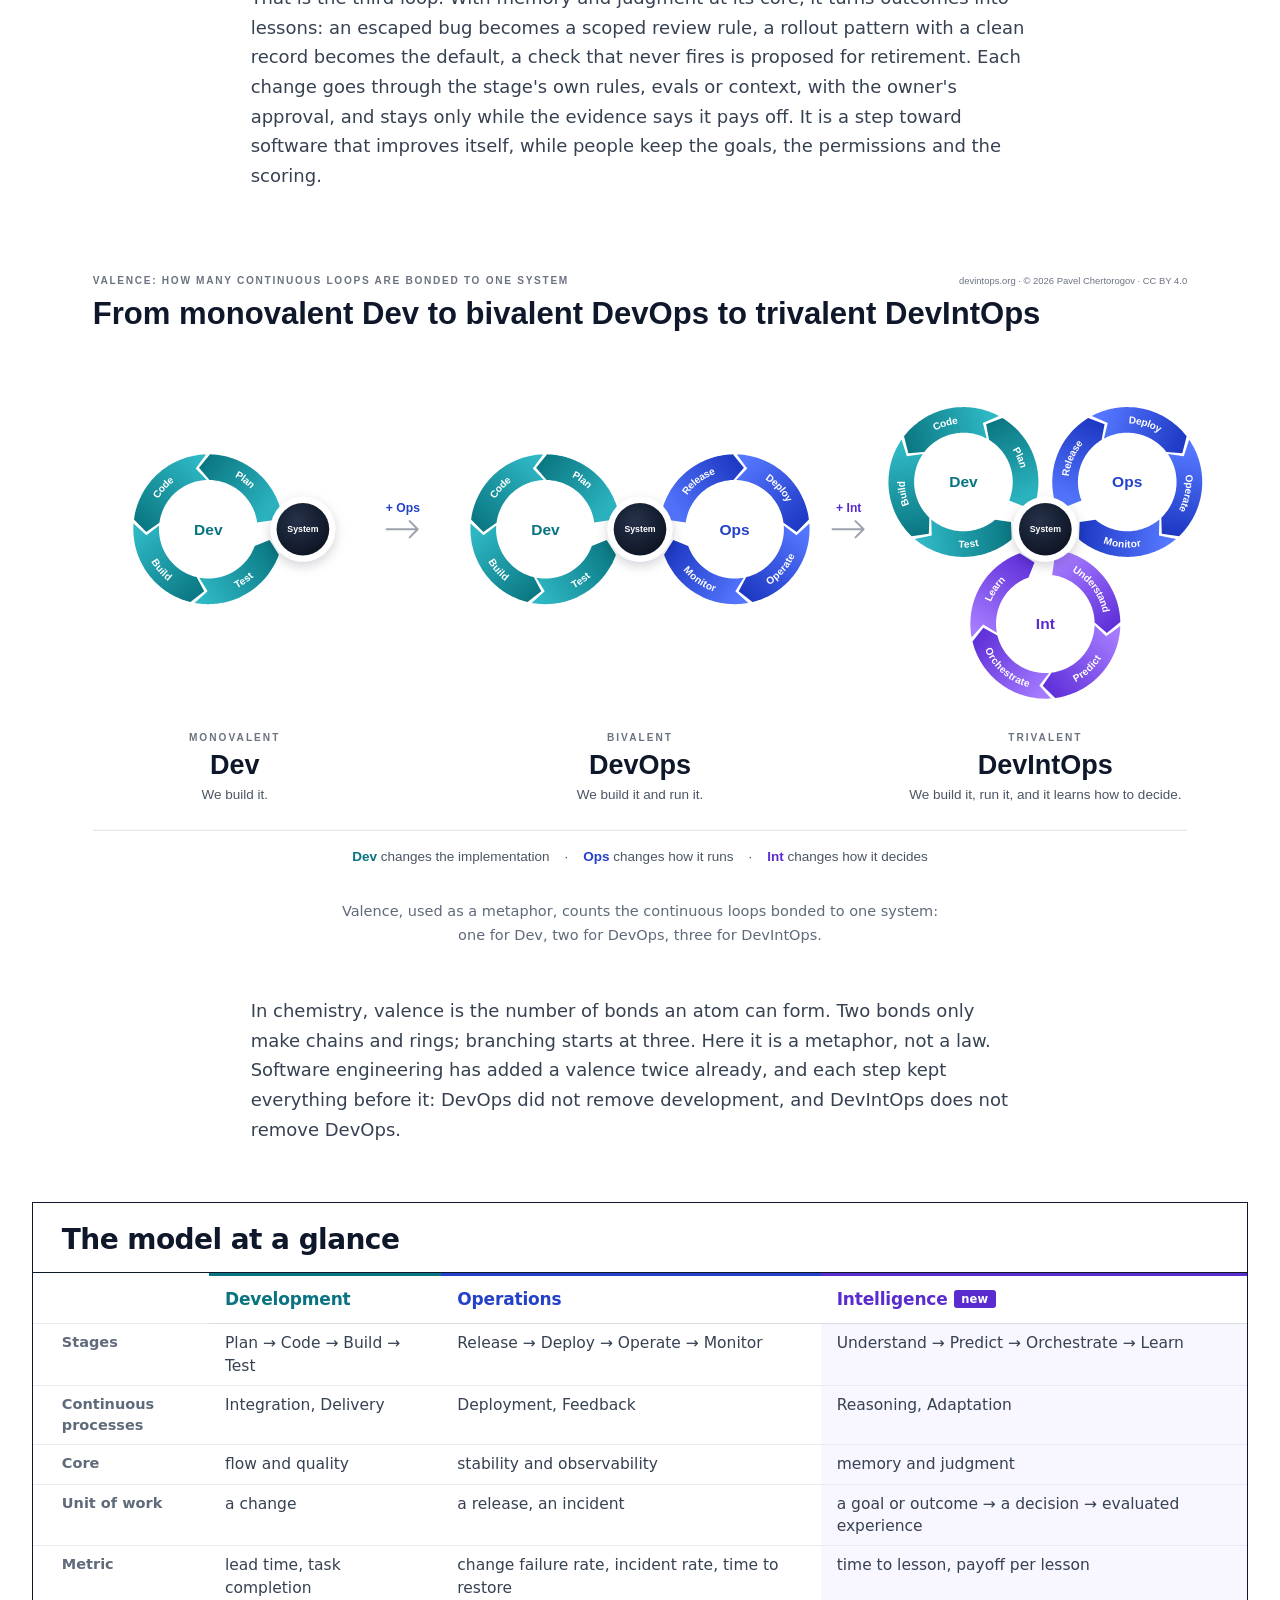
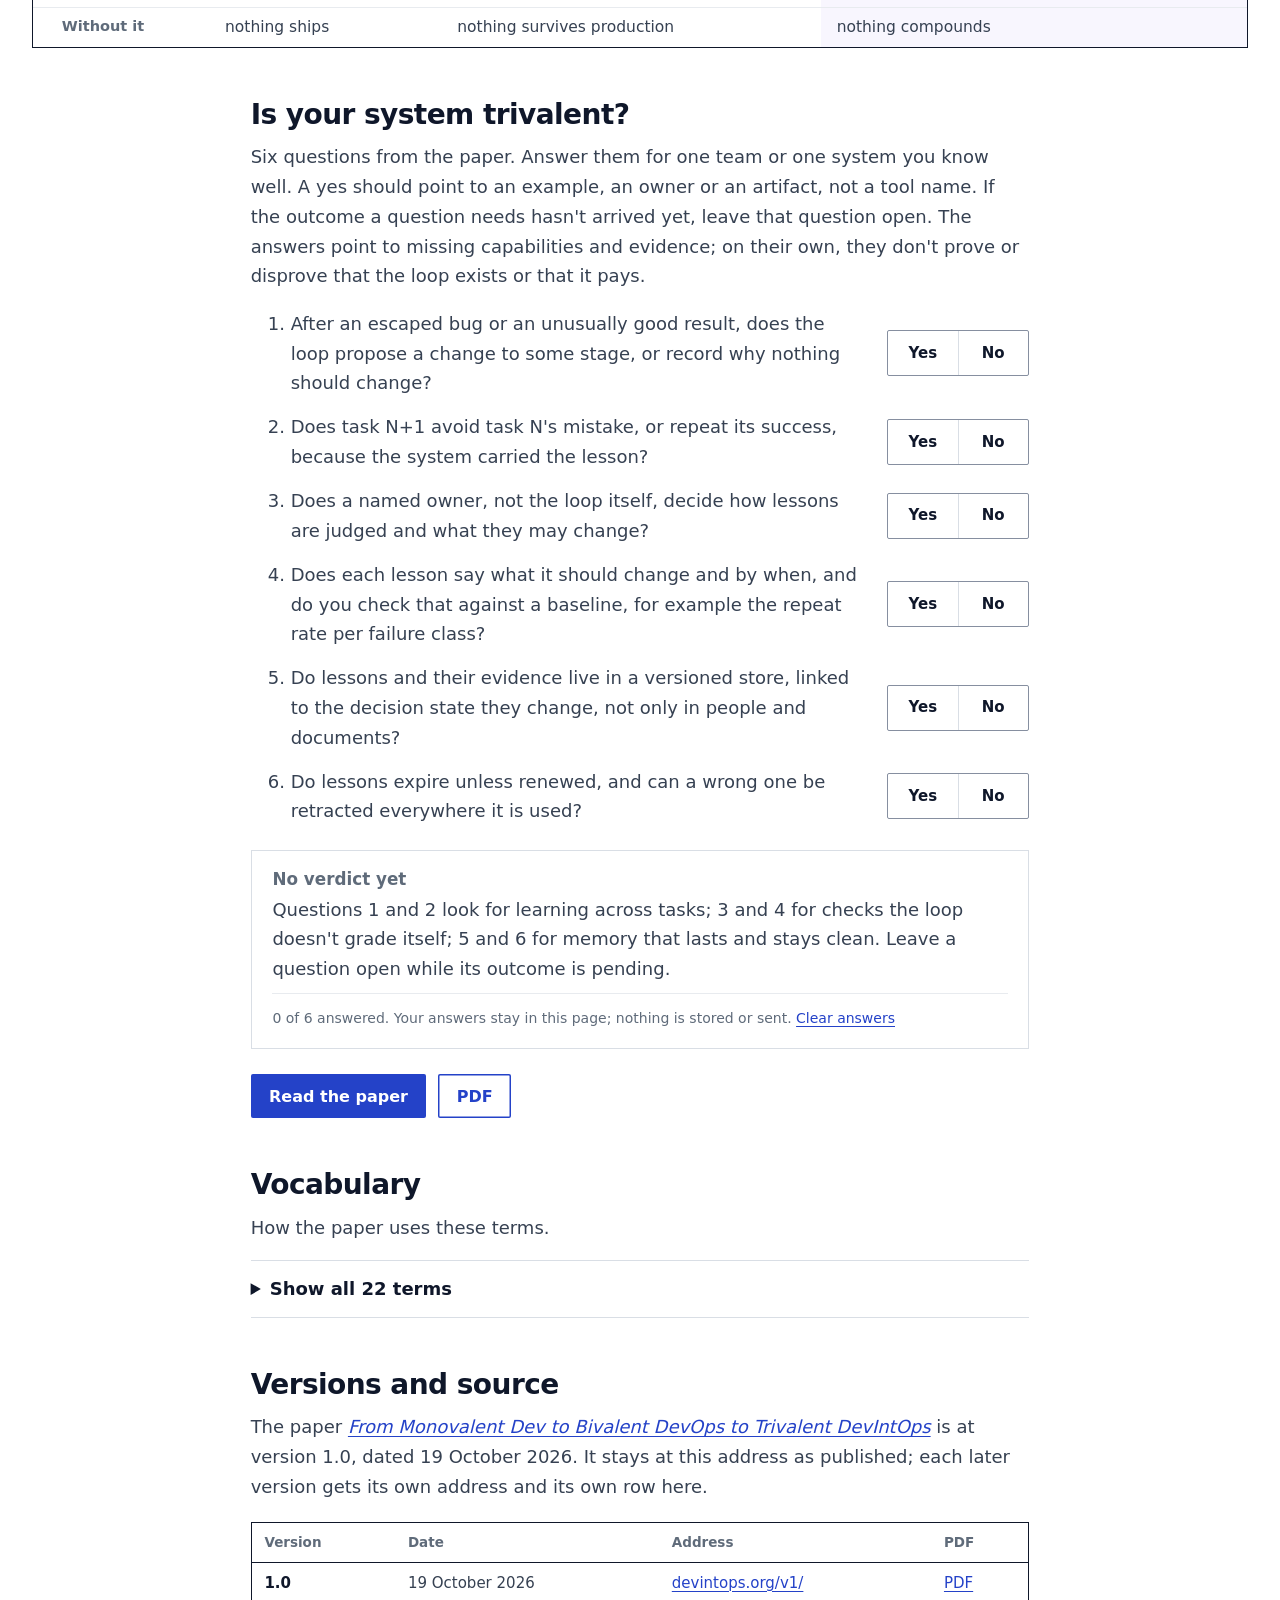
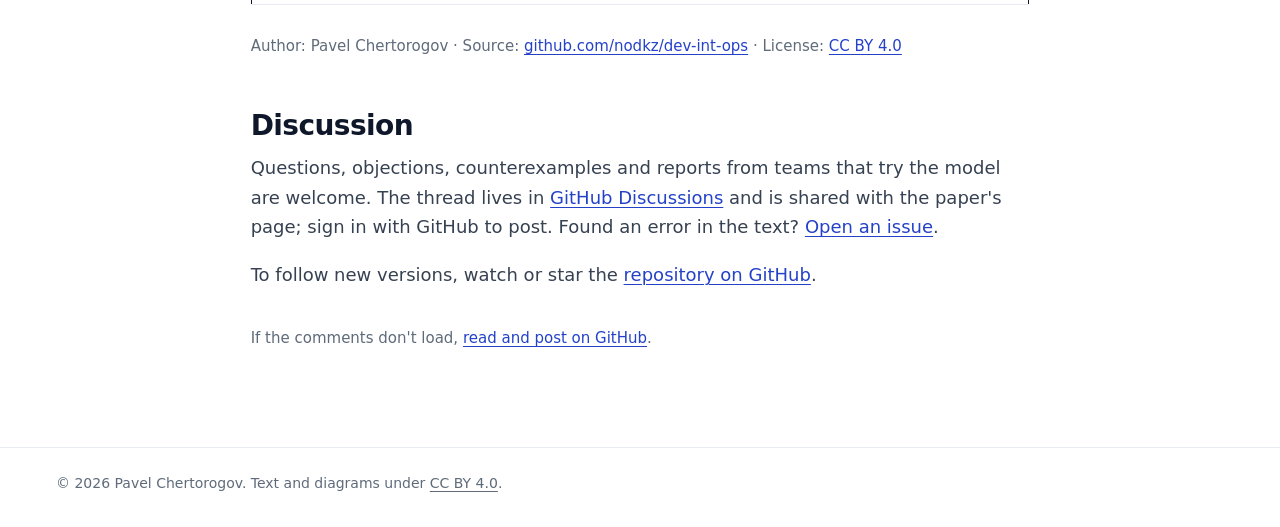
==== commit c269e055: "Drop the rules inside the slate field The vertical rule between the statement and the key lines, the" ====
--- a/site/index.html
+++ b/site/index.html
@@ -36,7 +36,7 @@
 THESIS: The argument, then the model: one full-width slate field under the header, its content on the explorer's columns, carries the wordmark, the paper's two buttons and the two sentences as one statement, "We are not just adding AI to the software development lifecycle. We are adding intelligence to the lifecycle of software itself.", then the diagram, still the hero of the first screen, which the visitor takes apart word by word.
 OWN-WORLD: White paper, ink #0F172A for text, Operations blue #2442C8 for every action (links, buttons, focus), hairline rules, square corners. Loop colors from the approved diagrams: teal #087481, blue #2442C8, violet #5A2CCF. System sans, ribbon diagrams as figures.
 STORY: The visitor reads the key lines, then the three verbs next to the diagram, selects parts or follows one lesson through the loops (an escaped bug, a rule that found nothing, a rollout that went well), checks their own system with six questions, then reads the paper or joins the discussion.
-FIRST VIEWPORT: The title band and the key lines as one field of the System hub's slate, directly under the header and running the full width of the window, its content in the wide container, split on the explorer's columns: over the drawing, the wordmark (loops in the ribbons' light stops), the two sentences at one size (the setup in quiet gray, the claim in white) and Read the paper and PDF; over the panel, the two key lines, stacked behind a pale vertical rule. Then the explorable diagram beside its resting panel: the lead, the three verbs, one incident in three loops, the thesis. At 1440 by 900 the hub and both upper loops are in view.
+FIRST VIEWPORT: The title band and the key lines as one field of the System hub's slate, directly under the header and running the full width of the window, its content in the wide container, split on the explorer's columns: over the drawing, the wordmark (loops in the ribbons' light stops), the two sentences at one size (the setup in quiet gray, the claim in white) and Read the paper and PDF; over the panel, the two key lines, stacked, with no rules anywhere in the field. Then the explorable diagram beside its resting panel: the lead, the three verbs, one incident in three loops, the thesis. At 1440 by 900 the hub and both upper loops are in view.
 FORM: The slate field (title band, the claim and two key lines), explorer, why, valence figure, the model at a glance, self-check, vocabulary (folded), versions and source, discussion. Revised after a three-model design review (Sol, Astra, Opus); the key lines moved above the explorer and joined the title band, on a slate that runs the full width of the window, at the author's request.
 -->
 <a class="skip" href="#main">Skip to content</a>
--- a/site/assets/style.css
+++ b/site/assets/style.css
@@ -454,12 +454,13 @@
    slate runs the full width of the window (the field cancels main's gutters, no 100vw, so no sideways scroll); its
    content keeps to the wide container, split on the explorer's columns. Over the drawing: the wordmark on the
    drawing's left edge, the two sentences at one size, so the second is never read alone (the setup in quiet gray,
-   the claim in white), and the paper's two buttons. Over the panel: the two key lines, stacked behind a pale rule,
-   their text starting where the panel's does below. On slate the loops take the ribbons' light stops (teal 7.5:1,
+   the claim in white), and the paper's two buttons. Over the panel: the two key lines, stacked. The field draws no
+   rules: space alone separates the statement from the key lines and the key lines from each other. Their text starts
+   where the panel's does below. On slate the loops take the ribbons' light stops (teal 7.5:1,
    violet 5.8:1, blue 4.6:1), quiet text #93a0b4 (6.7:1) and #b6bfcc (9.6:1), focus rings #8ea2ff (7.4:1). Under
    960px the key lines move under the statement; under 760px they stack. */
 .hero { display: grid; grid-template-columns: minmax(0, 1.25fr) 2.5rem minmax(0, 1fr); margin: 0 -24px; padding: 0 max(24px, calc(50% - var(--wide) / 2 + 24px)); background: var(--ink); color: #fff; -webkit-font-smoothing: antialiased; -moz-osx-font-smoothing: grayscale; }
-.hero-main { grid-column: 1; padding: 3rem 0; }
+.hero-main { grid-column: 1; padding: 3.75rem 0; }
 .hero .wordmark { color: #fff; }
 .hero .dev { color: #2eb8c4; }
 .hero .int { color: #a57bff; }
@@ -473,30 +474,25 @@
 .hero .button.secondary { background: transparent; color: #fff; box-shadow: inset 0 0 0 1.5px #5577ff; }
 .hero .button.secondary:hover { background: rgb(85 119 255 / 0.18); color: #fff; }
 .hero a:focus-visible { outline-color: #8ea2ff; }
-.hero-lines { grid-column: 3; display: flex; flex-direction: column; justify-content: center; position: relative; list-style: none; margin: 0; padding: 2.6rem 0; }
-.hero-lines::before { content: ""; position: absolute; left: -1.25rem; top: 3rem; bottom: 3rem; border-left: 1px solid rgb(255 255 255 / 0.16); }
+.hero-lines { grid-column: 3; display: flex; flex-direction: column; justify-content: center; list-style: none; margin: 0; padding: 3.35rem 0; }
 .hero-lines li { margin: 0; padding: 1.2rem 0; font-size: clamp(1rem, 1.25vw, 1.14rem); line-height: 1.5; text-wrap: pretty; }
-.hero-lines li + li { border-top: 1px solid rgb(255 255 255 / 0.12); }
 .hero-lines li > span { display: block; }
 .hero-lines .quiet { color: #b6bfcc; font-weight: 500; }
 .hero-lines li > span:last-child { color: #fff; font-weight: 750; }
 .hero + .explorer { margin-top: 2.2rem; }
 @media (max-width: 960px) {
   .hero { display: block; }
-  .hero-main { padding: 2.6rem 0 0; }
-  .hero-lines { display: grid; grid-template-columns: 1fr 1fr; column-gap: 2rem; margin-top: 2.2rem; padding: 0 0 1.4rem; border-top: 1px solid rgb(255 255 255 / 0.16); }
-  .hero-lines::before { content: none; }
-  .hero-lines li + li { border-top: 0; }
+  .hero-main { padding: 3.2rem 0 0; }
+  .hero-lines { display: grid; grid-template-columns: 1fr 1fr; column-gap: 2rem; margin-top: 2.2rem; padding: 0 0 2rem; }
 }
 @media (max-width: 760px) {
   .hero { margin: 0 -16px; padding: 0 16px; }
-  .hero-main { padding: 2rem 0 0; }
+  .hero-main { padding: 2.5rem 0 0; }
   .hero-setup, .hero-head { font-size: 1.42rem; line-height: 1.12; }
   .hero-setup { margin-top: 1.5rem; }
   .hero .actions { margin-top: 1.5rem; }
-  .hero-lines { display: block; margin-top: 1.9rem; padding: 0 0 0.4rem; }
+  .hero-lines { display: block; margin-top: 1.9rem; padding: 0 0 0.9rem; }
   .hero-lines li { padding: 1rem 0 1.1rem; font-size: 15.5px; }
-  .hero-lines li + li { border-top: 1px solid rgb(255 255 255 / 0.12); }
   .hero + .explorer { margin-top: 1.6rem; }
 }
 /* On paper the field gives way to ink on white, closed by an ink rule, the loops in their own colors. */
@@ -509,9 +505,7 @@
   .hero .ops { color: var(--ops); }
   .hero-setup, .hero-lines .quiet { color: var(--body); }
   .hero-lines { display: grid; grid-template-columns: 1fr 1fr; column-gap: 1.5rem; margin-top: 0.9rem; padding: 0; border-top: 1px solid var(--rule); }
-  .hero-lines::before { content: none; }
   .hero-lines li { padding: 0.6rem 0 0; }
-  .hero-lines li + li { border-top: 0; }
   .hero .button.secondary { color: var(--action); box-shadow: inset 0 0 0 1.5px var(--action); }
 }
 
